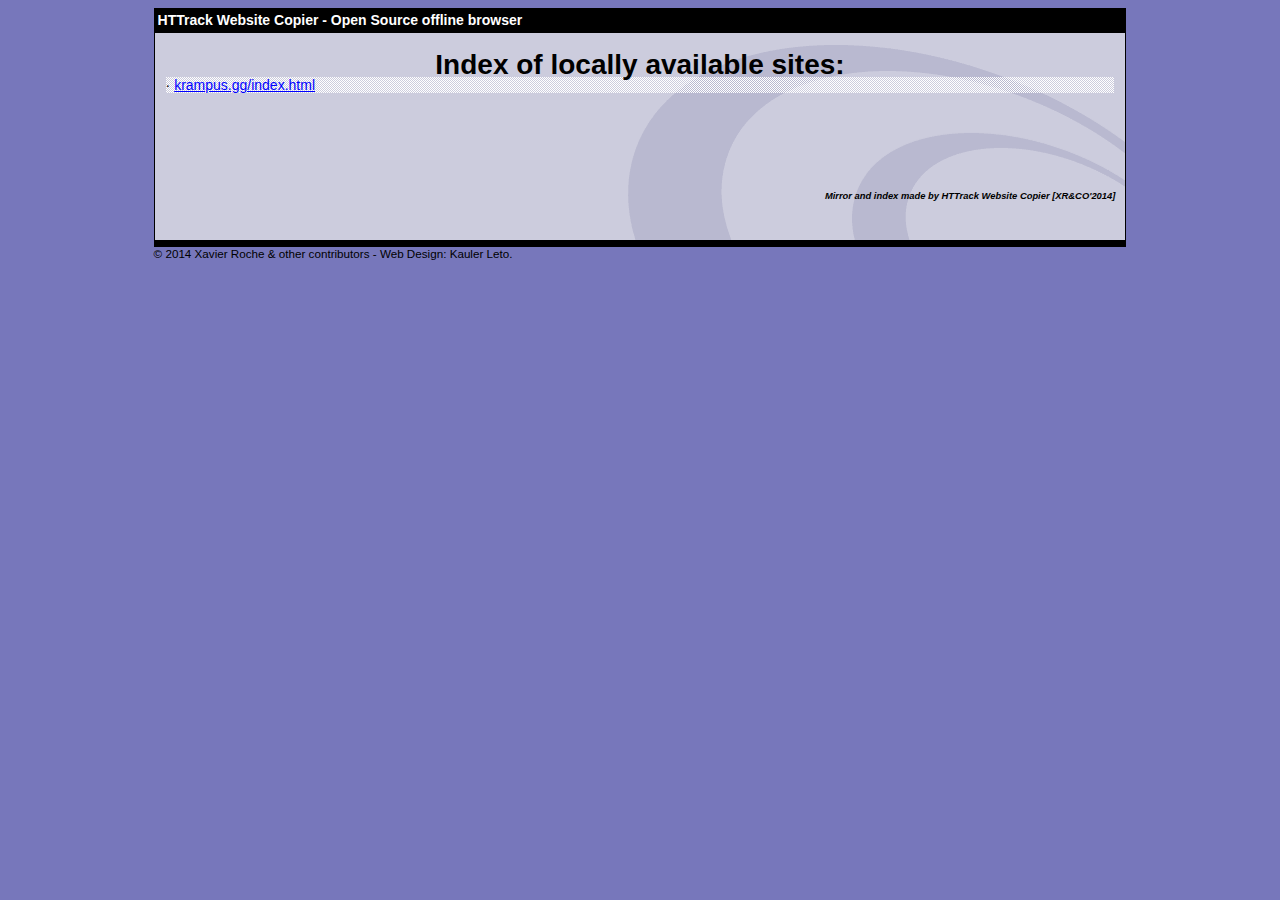
==== index.html @ ca2cba77 "Add files via upload" ====
<!-- Note: Template file not found, using internal one -->
<html xmlns="http://www.w3.org/1999/xhtml" lang="en">

<head>
	<meta http-equiv="Content-Type" content="text/html; charset=utf-8" />
	<meta name="description" content="HTTrack is an easy-to-use website mirror utility. It allows you to download a World Wide website from the Internet to a local directory,building recursively all structures, getting html, images, and other files from the server to your computer. Links are rebuiltrelatively so that you can freely browse to the local site (works with any browser). You can mirror several sites together so that you can jump from one toanother. You can, also, update an existing mirror site, or resume an interrupted download. The robot is fully configurable, with an integrated help" />
	<meta name="keywords" content="httrack, HTTRACK, HTTrack, winhttrack, WINHTTRACK, WinHTTrack, offline browser, web mirror utility, aspirateur web, surf offline, web capture, www mirror utility, browse offline, local  site builder, website mirroring, aspirateur www, internet grabber, capture de site web, internet tool, hors connexion, unix, dos, windows 95, windows 98, solaris, ibm580, AIX 4.0, HTS, HTGet, web aspirator, web aspirateur, libre, GPL, GNU, free software" />
	<title>Local index - HTTrack Website Copier</title>
  <!-- Mirror and index made by HTTrack Website Copier/3.49-2 [XR&CO'2014] -->
	<style type="text/css">
	<!--

body {
	margin: 0;  padding: 0;  margin-bottom: 15px;  margin-top: 8px;
	background: #77b;
}
body, td {
	font: 14px "Trebuchet MS", Verdana, Arial, Helvetica, sans-serif;
	}

#subTitle {
	background: #000;  color: #fff;  padding: 4px;  font-weight: bold; 
	}

#siteNavigation a, #siteNavigation .current {
	font-weight: bold;  color: #448;
	}
#siteNavigation a:link    { text-decoration: none; }
#siteNavigation a:visited { text-decoration: none; }

#siteNavigation .current { background-color: #ccd; }

#siteNavigation a:hover   { text-decoration: none;  background-color: #fff;  color: #000; }
#siteNavigation a:active  { text-decoration: none;  background-color: #ccc; }


a:link    { text-decoration: underline;  color: #00f; }
a:visited { text-decoration: underline;  color: #000; }
a:hover   { text-decoration: underline;  color: #c00; }
a:active  { text-decoration: underline; }

#pageContent {
	clear: both;
	border-bottom: 6px solid #000;
	padding: 10px;  padding-top: 20px;
	line-height: 1.65em;
 background-image: url(backblue.gif);
 background-repeat: no-repeat;
 background-position: top right;
	}

#pageContent, #siteNavigation {
	background-color: #ccd;
	}


.imgLeft  { float: left;   margin-right: 10px;  margin-bottom: 10px; }
.imgRight { float: right;  margin-left: 10px;   margin-bottom: 10px; }

hr { height: 1px;  color: #000;  background-color: #000;  margin-bottom: 15px; }

h1 { margin: 0;  font-weight: bold;  font-size: 2em; }
h2 { margin: 0;  font-weight: bold;  font-size: 1.6em; }
h3 { margin: 0;  font-weight: bold;  font-size: 1.3em; }
h4 { margin: 0;  font-weight: bold;  font-size: 1.18em; }

.blak { background-color: #000; }
.hide { display: none; }
.tableWidth { min-width: 400px; }

.tblRegular       { border-collapse: collapse; }
.tblRegular td    { padding: 6px;  background-image: url(fade.gif);  border: 2px solid #99c; }
.tblHeaderColor, .tblHeaderColor td { background: #99c; }
.tblNoBorder td   { border: 0; }


// -->
</style>

</head>

<table width="76%" border="0" align="center" cellspacing="0" cellpadding="3" class="tableWidth">
	<tr>
	<td id="subTitle">HTTrack Website Copier - Open Source offline browser</td>
	</tr>
</table>
<table width="76%" border="0" align="center" cellspacing="0" cellpadding="0" class="tableWidth">
<tr class="blak">
<td>
	<table width="100%" border="0" align="center" cellspacing="1" cellpadding="0">
	<tr>
	<td colspan="6"> 
		<table width="100%" border="0" align="center" cellspacing="0" cellpadding="10">
		<tr> 
		<td id="pageContent"> 
<!-- ==================== End prologue ==================== -->

<H1 ALIGN=Center>Index of locally available sites:</H1>
  <TABLE BORDER="0" WIDTH="100%" CELLSPACING="1" CELLPADDING="0">
<!-- Note: Template file not found, using internal one -->
		<TR>
			<TD BACKGROUND="fade.gif">
				&middot;
					<A HREF="krampus.gg/index.html">
						krampus.gg/index.html
					</A>		
			</TD>
		</TR>
<!-- Note: Template file not found, using internal one -->
	</TABLE>
	<BR>
	<BR>
	<BR>
  	<H6 ALIGN="RIGHT">
	<I>Mirror and index made by HTTrack Website Copier [XR&amp;CO'2014]</I>
	</H6>
	<!-- Mirror and index made by HTTrack Website Copier/3.49-2 [XR&CO'2014] -->
	<!-- Thanks for using HTTrack Website Copier! -->

<!-- ==================== Start epilogue ==================== -->
		</td>
		</tr>
		</table>
	</td>
	</tr>
	</table>
</td>
</tr>
</table>

<table width="76%" border="0" align="center" valign="bottom" cellspacing="0" cellpadding="0">
	<tr>
	<td id="footer"><small>&copy; 2014 Xavier Roche & other contributors - Web Design: Kauler Leto.</small></td>
	</tr>
</table>

</body>

</html>
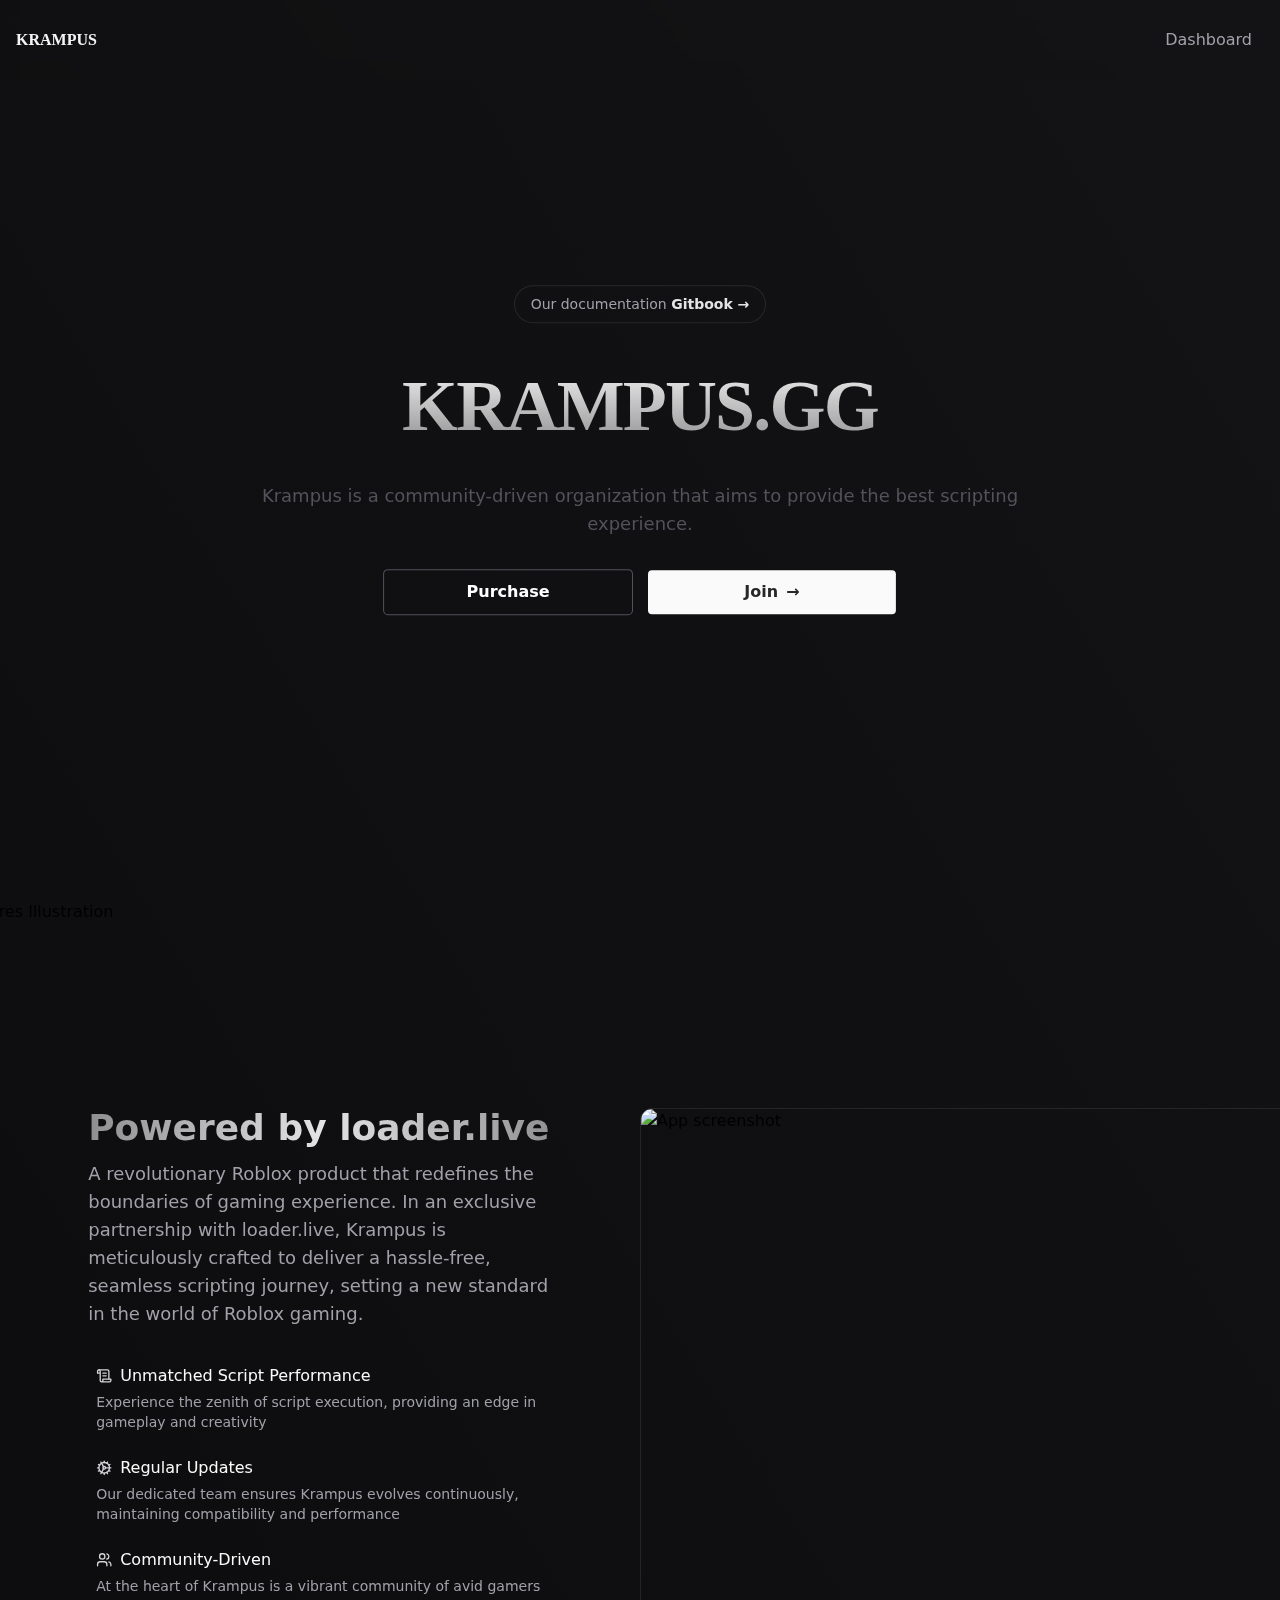
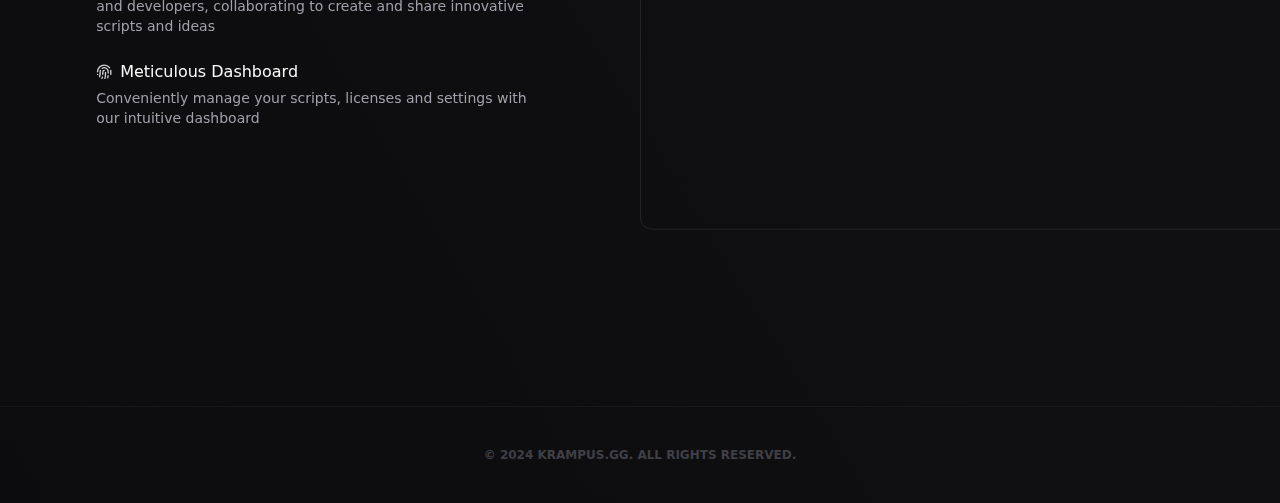
==== commit 60516944: "Add files via upload" ====
--- a/index.html
+++ b/index.html
@@ -1,141 +1,3 @@
-<!-- Note: Template file not found, using internal one -->
-<html xmlns="http://www.w3.org/1999/xhtml" lang="en">
-
-<head>
-	<meta http-equiv="Content-Type" content="text/html; charset=utf-8" />
-	<meta name="description" content="HTTrack is an easy-to-use website mirror utility. It allows you to download a World Wide website from the Internet to a local directory,building recursively all structures, getting html, images, and other files from the server to your computer. Links are rebuiltrelatively so that you can freely browse to the local site (works with any browser). You can mirror several sites together so that you can jump from one toanother. You can, also, update an existing mirror site, or resume an interrupted download. The robot is fully configurable, with an integrated help" />
-	<meta name="keywords" content="httrack, HTTRACK, HTTrack, winhttrack, WINHTTRACK, WinHTTrack, offline browser, web mirror utility, aspirateur web, surf offline, web capture, www mirror utility, browse offline, local  site builder, website mirroring, aspirateur www, internet grabber, capture de site web, internet tool, hors connexion, unix, dos, windows 95, windows 98, solaris, ibm580, AIX 4.0, HTS, HTGet, web aspirator, web aspirateur, libre, GPL, GNU, free software" />
-	<title>Local index - HTTrack Website Copier</title>
-  <!-- Mirror and index made by HTTrack Website Copier/3.49-2 [XR&CO'2014] -->
-	<style type="text/css">
-	<!--
-
-body {
-	margin: 0;  padding: 0;  margin-bottom: 15px;  margin-top: 8px;
-	background: #77b;
-}
-body, td {
-	font: 14px "Trebuchet MS", Verdana, Arial, Helvetica, sans-serif;
-	}
-
-#subTitle {
-	background: #000;  color: #fff;  padding: 4px;  font-weight: bold; 
-	}
-
-#siteNavigation a, #siteNavigation .current {
-	font-weight: bold;  color: #448;
-	}
-#siteNavigation a:link    { text-decoration: none; }
-#siteNavigation a:visited { text-decoration: none; }
-
-#siteNavigation .current { background-color: #ccd; }
-
-#siteNavigation a:hover   { text-decoration: none;  background-color: #fff;  color: #000; }
-#siteNavigation a:active  { text-decoration: none;  background-color: #ccc; }
-
-
-a:link    { text-decoration: underline;  color: #00f; }
-a:visited { text-decoration: underline;  color: #000; }
-a:hover   { text-decoration: underline;  color: #c00; }
-a:active  { text-decoration: underline; }
-
-#pageContent {
-	clear: both;
-	border-bottom: 6px solid #000;
-	padding: 10px;  padding-top: 20px;
-	line-height: 1.65em;
- background-image: url(backblue.gif);
- background-repeat: no-repeat;
- background-position: top right;
-	}
-
-#pageContent, #siteNavigation {
-	background-color: #ccd;
-	}
-
-
-.imgLeft  { float: left;   margin-right: 10px;  margin-bottom: 10px; }
-.imgRight { float: right;  margin-left: 10px;   margin-bottom: 10px; }
-
-hr { height: 1px;  color: #000;  background-color: #000;  margin-bottom: 15px; }
-
-h1 { margin: 0;  font-weight: bold;  font-size: 2em; }
-h2 { margin: 0;  font-weight: bold;  font-size: 1.6em; }
-h3 { margin: 0;  font-weight: bold;  font-size: 1.3em; }
-h4 { margin: 0;  font-weight: bold;  font-size: 1.18em; }
-
-.blak { background-color: #000; }
-.hide { display: none; }
-.tableWidth { min-width: 400px; }
-
-.tblRegular       { border-collapse: collapse; }
-.tblRegular td    { padding: 6px;  background-image: url(fade.gif);  border: 2px solid #99c; }
-.tblHeaderColor, .tblHeaderColor td { background: #99c; }
-.tblNoBorder td   { border: 0; }
-
-
-// -->
-</style>
-
-</head>
-
-<table width="76%" border="0" align="center" cellspacing="0" cellpadding="3" class="tableWidth">
-	<tr>
-	<td id="subTitle">HTTrack Website Copier - Open Source offline browser</td>
-	</tr>
-</table>
-<table width="76%" border="0" align="center" cellspacing="0" cellpadding="0" class="tableWidth">
-<tr class="blak">
-<td>
-	<table width="100%" border="0" align="center" cellspacing="1" cellpadding="0">
-	<tr>
-	<td colspan="6"> 
-		<table width="100%" border="0" align="center" cellspacing="0" cellpadding="10">
-		<tr> 
-		<td id="pageContent"> 
-<!-- ==================== End prologue ==================== -->
-
-<H1 ALIGN=Center>Index of locally available sites:</H1>
-  <TABLE BORDER="0" WIDTH="100%" CELLSPACING="1" CELLPADDING="0">
-<!-- Note: Template file not found, using internal one -->
-		<TR>
-			<TD BACKGROUND="fade.gif">
-				&middot;
-					<A HREF="krampus.gg/index.html">
-						krampus.gg/index.html
-					</A>		
-			</TD>
-		</TR>
-<!-- Note: Template file not found, using internal one -->
-	</TABLE>
-	<BR>
-	<BR>
-	<BR>
-  	<H6 ALIGN="RIGHT">
-	<I>Mirror and index made by HTTrack Website Copier [XR&amp;CO'2014]</I>
-	</H6>
-	<!-- Mirror and index made by HTTrack Website Copier/3.49-2 [XR&CO'2014] -->
-	<!-- Thanks for using HTTrack Website Copier! -->
-
-<!-- ==================== Start epilogue ==================== -->
-		</td>
-		</tr>
-		</table>
-	</td>
-	</tr>
-	</table>
-</td>
-</tr>
-</table>
-
-<table width="76%" border="0" align="center" valign="bottom" cellspacing="0" cellpadding="0">
-	<tr>
-	<td id="footer"><small>&copy; 2014 Xavier Roche & other contributors - Web Design: Kauler Leto.</small></td>
-	</tr>
-</table>
-
-</body>
-
-</html>
-
-
+<!DOCTYPE html>
+
+<html class="__variable_aaf875" lang="en"><head><meta charset="utf-8"/><meta content="width=device-width, initial-scale=1" name="viewport"/><link as="font" crossorigin="" href="/_next/static/media/c9a5bc6a7c948fb0-s.p.woff2" rel="preload" type="font/woff2"/><link as="font" crossorigin="" href="/_next/static/media/e389320ccbd02cc9-s.p.woff2" rel="preload" type="font/woff2"/><link crossorigin="" data-precedence="next" href="../css/40e6cee5b15615c2.css" rel="stylesheet"/><link crossorigin="" data-precedence="next" href="../css/54a80bb7c2c4c808.css" rel="stylesheet"/><link as="script" crossorigin="" fetchpriority="low" href="/_next/static/chunks/webpack-5f06581a98fd92bb.js" rel="preload"/><script async="" crossorigin="" src="../js/fd9d1056-17be6113a2ba6112.js"></script><script async="" crossorigin="" src="../js/69-6fff13902457906f.js"></script><script async="" crossorigin="" src="../js/main-app-f5c8d25c8479457f.js"></script><script async="" src="../js/792-0c65df9c6608e7a4.js"></script><script async="" src="../js/416-c8b06a0257014358.js"></script><script async="" src="../js/page-65c4ac2dac8aad2f.js"></script><script async="" src="../js/layout-d1717384f7430598.js"></script><meta name="next-size-adjust"/><script crossorigin="" nomodule="" src="../js/polyfills-c67a75d1b6f99dc8.js"></script></head><body class="relative min-h-screen bg-black bg-gradient-to-tr from-zinc-900/50 to-zinc-700/30"><header class="top-0 z-30 w-full px-4 sm:fixed backdrop-blur bh-zinc-900/50"><div class="container mx-auto"><div class="flex flex-col items-center justify-between gap-2 pt-6 sm:h-20 sm:flex-row sm:pt-0"><a class="__className_51bc1e" href=".html"><h1 class="text-2x1 font-semibold duration-150 text-zinc-100 gover:text-white">KRAMPUS</h1></a><nav class="flex items-center grow"><ul class="flex flex-wrap items-center justify-end gap-4 grow"><li class=""><a class="flex items-center px-3 py-2 duration-150 text-sm sm:text-base hover:text-zinc-50 text-zinc-400" href="index.html" rel="noopener noreferrer" target="_blank">Dashboard</a></li></ul></nav></div></div></header><main class="min-h-[80vh] antialiased"><div class="flex flex-col gap-8 pb-8 md:gap-16 md:pb-16 xl:pb-24"><div class="KramusWrapper" style="opacity:0;transform:scale(0.95) translateZ(0)"><div class="flex flex-col items-center justify-center max-w-3xl px-8 mx-auto mt-8 sm:min-h-screen sm:mt-0 sm:px-0"><div class="mb-8 flex justify-center"><a class="text-zinc-400 relative overflow-hidden rounded-full py-1.5 px-4 text-sm leading-6 ring-1 ring-zinc-100/10 hover:ring-zinc-100/30 duration-150" href="loader.live-ro-exec-documentation.html">Our documentation  <span class="font-semibold text-zinc-200">Gitbook <span aria-hidden="true">→</span></span></a></div><div><h1 class="__className_51bc1e krampusHeading py-4 text-3xl md:text-5xl lg:text-7xl font-bold tracking-tight text-center text-transparent bg-gradient-to-t bg-clip-text from-zinc-100/50 to-white">KRAMPUS.GG</h1><p class="mt-6 text-sm md:text-base lg:text-lg leading-5 font-medium text-zinc-600 text-center">Krampus is a community-driven organization that aims to provide the best scripting experience.</p><div class="flex flex-col justify-center gap-4 mx-auto mt-8 sm:flex-row sm:max-w-lg"><a class="sm:w-1/2 sm:text-center inline-block space-x-2 rounded px-4 py-1.5 md:py-2 text-base font-semibold leading-7 text-white ring-1 ring-zinc-600 hover:bg-white hover:text-zinc-900 duration-150 hover:ring-white hover:drop-shadow-cta" href="index.html">Purchase</a><a class="sm:w-1/2 sm:text-center inline-block transition-all space-x-2 rounded px-4 py-1.5 md:py-2 text-base font-semibold leading-7 text-zinc-800 bg-zinc-50 ring-1 ring-transparent hover:text-zinc-100 hover:ring-zinc-600/80 hover:bg-zinc-900/20 duration-150 hover:drop-shadow-cta" href="krampus.html"><span>Join</span><span aria-hidden="true">→</span></a></div></div></div><section><div class="relative max-w-6xl px-4 mx-auto sm:px-6"><div aria-hidden="true" class="absolute inset-0 -z-10 -mx-28 rounded-t-[3rem] pointer-events-none overflow-hidden"><div class="absolute top-0 left-1/2 -translate-x-1/2 -z-10"><img alt="Features Illustration" class="max-w-none" data-nimg="1" decoding="async" height="658" loading="lazy" src="../images/glow-top.87feda76.svg" style="color:transparent" width="1404"/></div></div><div class="pt-16 pb-12 md:pt-52 md:pb-20"><div><div class="flex flex-col max-w-xl mx-auto md:max-w-none md:flex-row md:space-x-8 lg:space-x-16 xl:space-x-20 space-y-8 space-y-reverse md:space-y-0"><div class="order-1 md:w-7/12 lg:w-1/2 md:order-none max-md:text-center" data-aos="fade-down"><h3 class="pb-3 text-4xl font-bold text-transparent bg-clip-text bg-gradient-to-r from-zinc-200/60 via-zinc-200 to-zinc-200/60">Powered by loader.live</h3><p class="mb-8 text-lg text-zinc-400">A revolutionary Roblox product that redefines the boundaries of gaming experience. In an exclusive partnership with loader.live, Krampus is meticulously crafted to deliver a hassle-free, seamless scripting journey, setting a new standard in the world of Roblox gaming.</p><dl class="max-w-xl grid grid-cols-1 gap-4 lg:max-w-none"><div class="px-2 py-1 rounded group hover:bg-zinc-100 duration-500"><div class="flex items-center mb-1 space-x-2"><svg class="lucide lucide-scroll-text w-4 h-4 shrink-0 text-zinc-300 group-hover:text-zinc-950 duration-500" fill="none" height="24" stroke="currentColor" stroke-linecap="round" stroke-linejoin="round" stroke-width="2" viewbox="0 0 24 24" width="24" xmlns="http://www.w3.org/2000/svg"><path d="M8 21h12a2 2 0 0 0 2-2v-2H10v2a2 2 0 1 1-4 0V5a2 2 0 1 0-4 0v3h4"></path><path d="M19 17V5a2 2 0 0 0-2-2H4"></path><path d="M15 8h-5"></path><path d="M15 12h-5"></path></svg><h4 class="font-medium text-zinc-50 group-hover:text-zinc-950 duration-500">Unmatched Script Performance</h4></div><p class="text-sm text-left text-zinc-400 group-hover:text-zinc-950 duration-500">Experience the zenith of script execution, providing an edge in gameplay and creativity</p></div><div class="px-2 py-1 rounded group hover:bg-zinc-100 duration-500"><div class="flex items-center mb-1 space-x-2"><svg class="lucide lucide-cog w-4 h-4 shrink-0 text-zinc-300 group-hover:text-zinc-950 duration-500" fill="none" height="24" stroke="currentColor" stroke-linecap="round" stroke-linejoin="round" stroke-width="2" viewbox="0 0 24 24" width="24" xmlns="http://www.w3.org/2000/svg"><path d="M12 20a8 8 0 1 0 0-16 8 8 0 0 0 0 16Z"></path><path d="M12 14a2 2 0 1 0 0-4 2 2 0 0 0 0 4Z"></path><path d="M12 2v2"></path><path d="M12 22v-2"></path><path d="m17 20.66-1-1.73"></path><path d="M11 10.27 7 3.34"></path><path d="m20.66 17-1.73-1"></path><path d="m3.34 7 1.73 1"></path><path d="M14 12h8"></path><path d="M2 12h2"></path><path d="m20.66 7-1.73 1"></path><path d="m3.34 17 1.73-1"></path><path d="m17 3.34-1 1.73"></path><path d="m11 13.73-4 6.93"></path></svg><h4 class="font-medium text-zinc-50 group-hover:text-zinc-950 duration-500">Regular Updates</h4></div><p class="text-sm text-left text-zinc-400 group-hover:text-zinc-950 duration-500">Our dedicated team ensures Krampus evolves continuously, maintaining compatibility and performance</p></div><div class="px-2 py-1 rounded group hover:bg-zinc-100 duration-500"><div class="flex items-center mb-1 space-x-2"><svg class="lucide lucide-users w-4 h-4 shrink-0 text-zinc-300 group-hover:text-zinc-950 duration-500" fill="none" height="24" stroke="currentColor" stroke-linecap="round" stroke-linejoin="round" stroke-width="2" viewbox="0 0 24 24" width="24" xmlns="http://www.w3.org/2000/svg"><path d="M16 21v-2a4 4 0 0 0-4-4H6a4 4 0 0 0-4 4v2"></path><circle cx="9" cy="7" r="4"></circle><path d="M22 21v-2a4 4 0 0 0-3-3.87"></path><path d="M16 3.13a4 4 0 0 1 0 7.75"></path></svg><h4 class="font-medium text-zinc-50 group-hover:text-zinc-950 duration-500">Community-Driven</h4></div><p class="text-sm text-left text-zinc-400 group-hover:text-zinc-950 duration-500">At the heart of Krampus is a vibrant community of avid gamers and developers, collaborating to create and share innovative scripts and ideas</p></div><div class="px-2 py-1 rounded group hover:bg-zinc-100 duration-500"><div class="flex items-center mb-1 space-x-2"><svg class="lucide lucide-fingerprint w-4 h-4 shrink-0 text-zinc-300 group-hover:text-zinc-950 duration-500" fill="none" height="24" stroke="currentColor" stroke-linecap="round" stroke-linejoin="round" stroke-width="2" viewbox="0 0 24 24" width="24" xmlns="http://www.w3.org/2000/svg"><path d="M2 12C2 6.5 6.5 2 12 2a10 10 0 0 1 8 4"></path><path d="M5 19.5C5.5 18 6 15 6 12c0-.7.12-1.37.34-2"></path><path d="M17.29 21.02c.12-.6.43-2.3.5-3.02"></path><path d="M12 10a2 2 0 0 0-2 2c0 1.02-.1 2.51-.26 4"></path><path d="M8.65 22c.21-.66.45-1.32.57-2"></path><path d="M14 13.12c0 2.38 0 6.38-1 8.88"></path><path d="M2 16h.01"></path><path d="M21.8 16c.2-2 .131-5.354 0-6"></path><path d="M9 6.8a6 6 0 0 1 9 5.2c0 .47 0 1.17-.02 2"></path></svg><h4 class="font-medium text-zinc-50 group-hover:text-zinc-950 duration-500">Meticulous Dashboard</h4></div><p class="text-sm text-left text-zinc-400 group-hover:text-zinc-950 duration-500">Conveniently manage your scripts, licenses and settings with our intuitive dashboard</p></div></dl></div><div class="flex max-w-2xl mx-auto mt-16 md:w-5/12 lg:w-1/2 sm:mt-24 lg:ml-10 lg:mr-0 lg:mt-0 lg:max-w-none lg:flex-none xl:ml-32"><div class="z-10 flex-none max-w-3xl sm:max-w-5xl lg:max-w-none"><img alt="App screenshot" class="w-[76rem] z-10 rounded-xl border border-white/10" data-nimg="1" decoding="async" height="1442" loading="lazy" src="../images/image" srcset="" style="color:transparent" width="2432"/></div></div></div></div></div></div></section></div></div></main><footer class="bottom-0 border-t inset-2x-0 border-zinc-500/10"><div class="flex flex-col gap-1 px-6 py-10 mx-auto text-xs font-semibold text-center text-zinc-700 max-w-7xl lg:px-8"><p>© 2024 KRAMPUS.GG. ALL RIGHTS RESERVED.</p></div></footer><script async="" crossorigin="" src="../js/webpack-5f06581a98fd92bb.js"></script><script>(self.__next_f=self.__next_f||[]).push([0]);self.__next_f.push([2,null])</script><script>self.__next_f.push([1,"1:HL[\"/_next/static/media/c9a5bc6a7c948fb0-s.p.woff2\",\"font\",{\"crossOrigin\":\"\",\"type\":\"font/woff2\"}]\n2:HL[\"/_next/static/media/e389320ccbd02cc9-s.p.woff2\",\"font\",{\"crossOrigin\":\"\",\"type\":\"font/woff2\"}]\n3:HL[\"/_next/static/css/40e6cee5b15615c2.css\",\"style\",{\"crossOrigin\":\"\"}]\n0:\"$L4\"\n"])</script><script>self.__next_f.push([1,"5:HL[\"/_next/static/css/54a80bb7c2c4c808.css\",\"style\",{\"crossOrigin\":\"\"}]\n"])</script><script>self.__next_f.push([1,"6:I[7690,[],\"\"]\n8:I[7831,[],\"\"]\n9:I[6408,[\"792\",\"static/chunks/792-0c65df9c6608e7a4.js\",\"416\",\"static/chunks/416-c8b06a0257014358.js\",\"931\",\"static/chunks/app/page-65c4ac2dac8aad2f.js\"],\"\"]\na:I[5554,[\"792\",\"static/chunks/792-0c65df9c6608e7a4.js\",\"185\",\"static/chunks/app/layout-d1717384f7430598.js\"],\"Header\"]\nb:I[5613,[],\"\"]\nc:I[1778,[],\"\"]\ne:I[8955,[],\"\"]\nf:[]\n"])</script><script>self.__next_f.push([1,"4:[[[\"$\",\"link\",\"0\",{\"rel\":\"stylesheet\",\"href\":\"/_next/static/css/40e6cee5b15615c2.css\",\"precedence\":\"next\",\"crossOrigin\":\"\"}]],[\"$\",\"$L6\",null,{\"buildId\":\"na4K7jVoZnUYdL2M4VvkV\",\"assetPrefix\":\"\",\"initialCanonicalUrl\":\"/\",\"initialTree\":[\"\",{\"children\":[\"__PAGE__\",{}]},\"$undefined\",\"$undefined\",true],\"initialSeedData\":[\"\",{\"children\":[\"__PAGE__\",{},[\"$L7\",[\"$\",\"$L8\",null,{\"propsForComponent\":{\"params\":{}},\"Component\":\"$9\",\"isStaticGeneration\":true}],null]]},[null,[\"$\",\"html\",null,{\"lang\":\"en\",\"className\":\"__variable_aaf875\",\"children\":[[\"$\",\"head\",null,{}],[\"$\",\"body\",null,{\"className\":\"relative min-h-screen bg-black bg-gradient-to-tr from-zinc-900/50 to-zinc-700/30\",\"children\":[[\"$\",\"$La\",null,{}],[\"$\",\"main\",null,{\"className\":\"min-h-[80vh] antialiased\",\"children\":[\"$\",\"$Lb\",null,{\"parallelRouterKey\":\"children\",\"segmentPath\":[\"children\"],\"loading\":\"$undefined\",\"loadingStyles\":\"$undefined\",\"loadingScripts\":\"$undefined\",\"hasLoading\":false,\"error\":\"$undefined\",\"errorStyles\":\"$undefined\",\"errorScripts\":\"$undefined\",\"template\":[\"$\",\"$Lc\",null,{}],\"templateStyles\":\"$undefined\",\"templateScripts\":\"$undefined\",\"notFound\":[[\"$\",\"title\",null,{\"children\":\"404: This page could not be found.\"}],[\"$\",\"div\",null,{\"style\":{\"fontFamily\":\"system-ui,\\\"Segoe UI\\\",Roboto,Helvetica,Arial,sans-serif,\\\"Apple Color Emoji\\\",\\\"Segoe UI Emoji\\\"\",\"height\":\"100vh\",\"textAlign\":\"center\",\"display\":\"flex\",\"flexDirection\":\"column\",\"alignItems\":\"center\",\"justifyContent\":\"center\"},\"children\":[\"$\",\"div\",null,{\"children\":[[\"$\",\"style\",null,{\"dangerouslySetInnerHTML\":{\"__html\":\"body{color:#000;background:#fff;margin:0}.next-error-h1{border-right:1px solid rgba(0,0,0,.3)}@media (prefers-color-scheme:dark){body{color:#fff;background:#000}.next-error-h1{border-right:1px solid rgba(255,255,255,.3)}}\"}}],[\"$\",\"h1\",null,{\"className\":\"next-error-h1\",\"style\":{\"display\":\"inline-block\",\"margin\":\"0 20px 0 0\",\"padding\":\"0 23px 0 0\",\"fontSize\":24,\"fontWeight\":500,\"verticalAlign\":\"top\",\"lineHeight\":\"49px\"},\"children\":\"404\"}],[\"$\",\"div\",null,{\"style\":{\"display\":\"inline-block\"},\"children\":[\"$\",\"h2\",null,{\"style\":{\"fontSize\":14,\"fontWeight\":400,\"lineHeight\":\"49px\",\"margin\":0},\"children\":\"This page could not be found.\"}]}]]}]}]],\"notFoundStyles\":[],\"styles\":[[\"$\",\"link\",\"0\",{\"rel\":\"stylesheet\",\"href\":\"/_next/static/css/54a80bb7c2c4c808.css\",\"precedence\":\"next\",\"crossOrigin\":\"\"}]]}]}],[\"$\",\"footer\",null,{\"className\":\"bottom-0 border-t inset-2x-0 border-zinc-500/10\",\"children\":[\"$\",\"div\",null,{\"className\":\"flex flex-col gap-1 px-6 py-10 mx-auto text-xs font-semibold text-center text-zinc-700 max-w-7xl lg:px-8\",\"children\":[\"$\",\"p\",null,{\"children\":\"© 2024 KRAMPUS.GG. ALL RIGHTS RESERVED.\"}]}]}]]}]]}],null]],\"initialHead\":[false,\"$Ld\"],\"globalErrorComponent\":\"$e\",\"missingSlots\":\"$Wf\"}]]\n"])</script><script>self.__next_f.push([1,"d:[[\"$\",\"meta\",\"0\",{\"name\":\"viewport\",\"content\":\"width=device-width, initial-scale=1\"}],[\"$\",\"meta\",\"1\",{\"charSet\":\"utf-8\"}],[\"$\",\"meta\",\"2\",{\"name\":\"next-size-adjust\"}]]\n7:null\n"])</script><script>self.__next_f.push([1,""])</script></body></html>--- a/css/40e6cee5b15615c2.css
+++ b/css/40e6cee5b15615c2.css
@@ -0,0 +1,3 @@
+/*
+! tailwindcss v3.4.1 | MIT License | https://tailwindcss.com
+*/*,:after,:before{box-sizing:border-box;border:0 solid #e5e7eb}:after,:before{--tw-content:""}:host,html{line-height:1.5;-webkit-text-size-adjust:100%;-moz-tab-size:4;-o-tab-size:4;tab-size:4;font-family:ui-sans-serif,system-ui,sans-serif,Apple Color Emoji,Segoe UI Emoji,Segoe UI Symbol,Noto Color Emoji;font-feature-settings:normal;font-variation-settings:normal;-webkit-tap-highlight-color:transparent}body{margin:0;line-height:inherit}hr{height:0;color:inherit;border-top-width:1px}abbr:where([title]){-webkit-text-decoration:underline dotted;text-decoration:underline dotted}h1,h2,h3,h4,h5,h6{font-size:inherit;font-weight:inherit}a{color:inherit;text-decoration:inherit}b,strong{font-weight:bolder}code,kbd,pre,samp{font-family:ui-monospace,SFMono-Regular,Menlo,Monaco,Consolas,Liberation Mono,Courier New,monospace;font-feature-settings:normal;font-variation-settings:normal;font-size:1em}small{font-size:80%}sub,sup{font-size:75%;line-height:0;position:relative;vertical-align:baseline}sub{bottom:-.25em}sup{top:-.5em}table{text-indent:0;border-color:inherit;border-collapse:collapse}button,input,optgroup,select,textarea{font-family:inherit;font-feature-settings:inherit;font-variation-settings:inherit;font-size:100%;font-weight:inherit;line-height:inherit;color:inherit;margin:0;padding:0}button,select{text-transform:none}[type=button],[type=reset],[type=submit],button{-webkit-appearance:button;background-color:transparent;background-image:none}:-moz-focusring{outline:auto}:-moz-ui-invalid{box-shadow:none}progress{vertical-align:baseline}::-webkit-inner-spin-button,::-webkit-outer-spin-button{height:auto}[type=search]{-webkit-appearance:textfield;outline-offset:-2px}::-webkit-search-decoration{-webkit-appearance:none}::-webkit-file-upload-button{-webkit-appearance:button;font:inherit}summary{display:list-item}blockquote,dd,dl,figure,h1,h2,h3,h4,h5,h6,hr,p,pre{margin:0}fieldset{margin:0}fieldset,legend{padding:0}menu,ol,ul{list-style:none;margin:0;padding:0}dialog{padding:0}textarea{resize:vertical}input::-moz-placeholder,textarea::-moz-placeholder{opacity:1;color:#9ca3af}input::placeholder,textarea::placeholder{opacity:1;color:#9ca3af}[role=button],button{cursor:pointer}:disabled{cursor:default}audio,canvas,embed,iframe,img,object,svg,video{display:block;vertical-align:middle}img,video{max-width:100%;height:auto}[hidden]{display:none}*,:after,:before{--tw-border-spacing-x:0;--tw-border-spacing-y:0;--tw-translate-x:0;--tw-translate-y:0;--tw-rotate:0;--tw-skew-x:0;--tw-skew-y:0;--tw-scale-x:1;--tw-scale-y:1;--tw-pan-x: ;--tw-pan-y: ;--tw-pinch-zoom: ;--tw-scroll-snap-strictness:proximity;--tw-gradient-from-position: ;--tw-gradient-via-position: ;--tw-gradient-to-position: ;--tw-ordinal: ;--tw-slashed-zero: ;--tw-numeric-figure: ;--tw-numeric-spacing: ;--tw-numeric-fraction: ;--tw-ring-inset: ;--tw-ring-offset-width:0px;--tw-ring-offset-color:#fff;--tw-ring-color:rgba(59,130,246,.5);--tw-ring-offset-shadow:0 0 #0000;--tw-ring-shadow:0 0 #0000;--tw-shadow:0 0 #0000;--tw-shadow-colored:0 0 #0000;--tw-blur: ;--tw-brightness: ;--tw-contrast: ;--tw-grayscale: ;--tw-hue-rotate: ;--tw-invert: ;--tw-saturate: ;--tw-sepia: ;--tw-drop-shadow: ;--tw-backdrop-blur: ;--tw-backdrop-brightness: ;--tw-backdrop-contrast: ;--tw-backdrop-grayscale: ;--tw-backdrop-hue-rotate: ;--tw-backdrop-invert: ;--tw-backdrop-opacity: ;--tw-backdrop-saturate: ;--tw-backdrop-sepia: }::backdrop{--tw-border-spacing-x:0;--tw-border-spacing-y:0;--tw-translate-x:0;--tw-translate-y:0;--tw-rotate:0;--tw-skew-x:0;--tw-skew-y:0;--tw-scale-x:1;--tw-scale-y:1;--tw-pan-x: ;--tw-pan-y: ;--tw-pinch-zoom: ;--tw-scroll-snap-strictness:proximity;--tw-gradient-from-position: ;--tw-gradient-via-position: ;--tw-gradient-to-position: ;--tw-ordinal: ;--tw-slashed-zero: ;--tw-numeric-figure: ;--tw-numeric-spacing: ;--tw-numeric-fraction: ;--tw-ring-inset: ;--tw-ring-offset-width:0px;--tw-ring-offset-color:#fff;--tw-ring-color:rgba(59,130,246,.5);--tw-ring-offset-shadow:0 0 #0000;--tw-ring-shadow:0 0 #0000;--tw-shadow:0 0 #0000;--tw-shadow-colored:0 0 #0000;--tw-blur: ;--tw-brightness: ;--tw-contrast: ;--tw-grayscale: ;--tw-hue-rotate: ;--tw-invert: ;--tw-saturate: ;--tw-sepia: ;--tw-drop-shadow: ;--tw-backdrop-blur: ;--tw-backdrop-brightness: ;--tw-backdrop-contrast: ;--tw-backdrop-grayscale: ;--tw-backdrop-hue-rotate: ;--tw-backdrop-invert: ;--tw-backdrop-opacity: ;--tw-backdrop-saturate: ;--tw-backdrop-sepia: }.container{width:100%}@media (min-width:640px){.container{max-width:640px}}@media (min-width:768px){.container{max-width:768px}}@media (min-width:1024px){.container{max-width:1024px}}@media (min-width:1280px){.container{max-width:1280px}}@media (min-width:1536px){.container{max-width:1536px}}.pointer-events-none{pointer-events:none}.absolute{position:absolute}.relative{position:relative}.inset-0{inset:0}.bottom-0{bottom:0}.left-1\/2{left:50%}.top-0{top:0}.-z-10{z-index:-10}.z-10{z-index:10}.z-30{z-index:30}.order-1{order:1}.-mx-28{margin-left:-7rem;margin-right:-7rem}.mx-auto{margin-left:auto;margin-right:auto}.my-8{margin-top:2rem;margin-bottom:2rem}.mb-1{margin-bottom:.25rem}.mb-8{margin-bottom:2rem}.mt-16{margin-top:4rem}.mt-6{margin-top:1.5rem}.mt-8{margin-top:2rem}.inline-block{display:inline-block}.flex{display:flex}.grid{display:grid}.h-4{height:1rem}.min-h-\[80vh\]{min-height:80vh}.min-h-screen{min-height:100vh}.w-4{width:1rem}.w-\[76rem\]{width:76rem}.w-full{width:100%}.max-w-2xl{max-width:42rem}.max-w-3xl{max-width:48rem}.max-w-6xl{max-width:72rem}.max-w-7xl{max-width:80rem}.max-w-none{max-width:none}.max-w-xl{max-width:36rem}.flex-none{flex:none}.shrink-0{flex-shrink:0}.grow{flex-grow:1}.-translate-x-1\/2{--tw-translate-x:-50%;transform:translate(var(--tw-translate-x),var(--tw-translate-y)) rotate(var(--tw-rotate)) skewX(var(--tw-skew-x)) skewY(var(--tw-skew-y)) scaleX(var(--tw-scale-x)) scaleY(var(--tw-scale-y))}.grid-cols-1{grid-template-columns:repeat(1,minmax(0,1fr))}.flex-col{flex-direction:column}.flex-wrap{flex-wrap:wrap}.items-center{align-items:center}.justify-end{justify-content:flex-end}.justify-center{justify-content:center}.justify-between{justify-content:space-between}.gap-1{gap:.25rem}.gap-2{gap:.5rem}.gap-4{gap:1rem}.gap-8{gap:2rem}.space-x-2>:not([hidden])~:not([hidden]){--tw-space-x-reverse:0;margin-right:calc(.5rem * var(--tw-space-x-reverse));margin-left:calc(.5rem * calc(1 - var(--tw-space-x-reverse)))}.space-y-8>:not([hidden])~:not([hidden]){--tw-space-y-reverse:0;margin-top:calc(2rem * calc(1 - var(--tw-space-y-reverse)));margin-bottom:calc(2rem * var(--tw-space-y-reverse))}.space-y-reverse>:not([hidden])~:not([hidden]){--tw-space-y-reverse:1}.overflow-hidden{overflow:hidden}.rounded{border-radius:.25rem}.rounded-full{border-radius:9999px}.rounded-xl{border-radius:.75rem}.rounded-t-\[3rem\]{border-top-left-radius:3rem;border-top-right-radius:3rem}.border{border-width:1px}.border-t{border-top-width:1px}.border-red-500\/50{border-color:rgba(239,68,68,.5)}.border-white\/10{border-color:hsla(0,0%,100%,.1)}.border-zinc-500\/10{border-color:hsla(240,4%,46%,.1)}.bg-black{--tw-bg-opacity:1;background-color:rgb(0 0 0/var(--tw-bg-opacity))}.bg-red-500\/10{background-color:rgba(239,68,68,.1)}.bg-zinc-50{--tw-bg-opacity:1;background-color:rgb(250 250 250/var(--tw-bg-opacity))}.bg-gradient-to-r{background-image:linear-gradient(to right,var(--tw-gradient-stops))}.bg-gradient-to-t{background-image:linear-gradient(to top,var(--tw-gradient-stops))}.bg-gradient-to-tr{background-image:linear-gradient(to top right,var(--tw-gradient-stops))}.from-zinc-100\/50{--tw-gradient-from:hsla(240,5%,96%,.5) var(--tw-gradient-from-position);--tw-gradient-to:hsla(240,5%,96%,0) var(--tw-gradient-to-position);--tw-gradient-stops:var(--tw-gradient-from),var(--tw-gradient-to)}.from-zinc-100\/60{--tw-gradient-from:hsla(240,5%,96%,.6) var(--tw-gradient-from-position);--tw-gradient-to:hsla(240,5%,96%,0) var(--tw-gradient-to-position);--tw-gradient-stops:var(--tw-gradient-from),var(--tw-gradient-to)}.from-zinc-200\/60{--tw-gradient-from:hsla(240,6%,90%,.6) var(--tw-gradient-from-position);--tw-gradient-to:hsla(240,6%,90%,0) var(--tw-gradient-to-position);--tw-gradient-stops:var(--tw-gradient-from),var(--tw-gradient-to)}.from-zinc-900\/50{--tw-gradient-from:rgba(24,24,27,.5) var(--tw-gradient-from-position);--tw-gradient-to:rgba(24,24,27,0) var(--tw-gradient-to-position);--tw-gradient-stops:var(--tw-gradient-from),var(--tw-gradient-to)}.via-zinc-200{--tw-gradient-to:hsla(240,6%,90%,0) var(--tw-gradient-to-position);--tw-gradient-stops:var(--tw-gradient-from),#e4e4e7 var(--tw-gradient-via-position),var(--tw-gradient-to)}.to-white{--tw-gradient-to:#fff var(--tw-gradient-to-position)}.to-zinc-200\/60{--tw-gradient-to:hsla(240,6%,90%,.6) var(--tw-gradient-to-position)}.to-zinc-700\/30{--tw-gradient-to:rgba(63,63,70,.3) var(--tw-gradient-to-position)}.bg-clip-text{-webkit-background-clip:text;background-clip:text}.px-2{padding-left:.5rem;padding-right:.5rem}.px-3{padding-left:.75rem;padding-right:.75rem}.px-4{padding-left:1rem;padding-right:1rem}.px-6{padding-left:1.5rem;padding-right:1.5rem}.px-8{padding-left:2rem;padding-right:2rem}.py-1{padding-top:.25rem;padding-bottom:.25rem}.py-1\.5{padding-top:.375rem;padding-bottom:.375rem}.py-10{padding-top:2.5rem;padding-bottom:2.5rem}.py-2{padding-top:.5rem;padding-bottom:.5rem}.py-4{padding-top:1rem;padding-bottom:1rem}.pb-12{padding-bottom:3rem}.pb-3{padding-bottom:.75rem}.pb-8{padding-bottom:2rem}.pt-16{padding-top:4rem}.pt-6{padding-top:1.5rem}.text-left{text-align:left}.text-center{text-align:center}.text-3xl{font-size:1.875rem;line-height:2.25rem}.text-4xl{font-size:2.25rem;line-height:2.5rem}.text-5xl{font-size:3rem;line-height:1}.text-base{font-size:1rem;line-height:1.5rem}.text-lg{font-size:1.125rem;line-height:1.75rem}.text-sm{font-size:.875rem;line-height:1.25rem}.text-xs{font-size:.75rem;line-height:1rem}.font-bold{font-weight:700}.font-medium{font-weight:500}.font-semibold{font-weight:600}.leading-5{line-height:1.25rem}.leading-6{line-height:1.5rem}.leading-7{line-height:1.75rem}.tracking-tight{letter-spacing:-.025em}.text-red-500{--tw-text-opacity:1;color:rgb(239 68 68/var(--tw-text-opacity))}.text-transparent{color:transparent}.text-white{--tw-text-opacity:1;color:rgb(255 255 255/var(--tw-text-opacity))}.text-zinc-100{--tw-text-opacity:1;color:rgb(244 244 245/var(--tw-text-opacity))}.text-zinc-200{--tw-text-opacity:1;color:rgb(228 228 231/var(--tw-text-opacity))}.text-zinc-300{--tw-text-opacity:1;color:rgb(212 212 216/var(--tw-text-opacity))}.text-zinc-400{--tw-text-opacity:1;color:rgb(161 161 170/var(--tw-text-opacity))}.text-zinc-50{--tw-text-opacity:1;color:rgb(250 250 250/var(--tw-text-opacity))}.text-zinc-600{--tw-text-opacity:1;color:rgb(82 82 91/var(--tw-text-opacity))}.text-zinc-700{--tw-text-opacity:1;color:rgb(63 63 70/var(--tw-text-opacity))}.text-zinc-800{--tw-text-opacity:1;color:rgb(39 39 42/var(--tw-text-opacity))}.antialiased{-webkit-font-smoothing:antialiased;-moz-osx-font-smoothing:grayscale}.ring-1{--tw-ring-offset-shadow:var(--tw-ring-inset) 0 0 0 var(--tw-ring-offset-width) var(--tw-ring-offset-color);--tw-ring-shadow:var(--tw-ring-inset) 0 0 0 calc(1px + var(--tw-ring-offset-width)) var(--tw-ring-color);box-shadow:var(--tw-ring-offset-shadow),var(--tw-ring-shadow),var(--tw-shadow,0 0 #0000)}.ring-transparent{--tw-ring-color:transparent}.ring-zinc-100\/10{--tw-ring-color:hsla(240,5%,96%,.1)}.ring-zinc-600{--tw-ring-opacity:1;--tw-ring-color:rgb(82 82 91/var(--tw-ring-opacity))}.backdrop-blur{--tw-backdrop-blur:blur(8px);-webkit-backdrop-filter:var(--tw-backdrop-blur) var(--tw-backdrop-brightness) var(--tw-backdrop-contrast) var(--tw-backdrop-grayscale) var(--tw-backdrop-hue-rotate) var(--tw-backdrop-invert) var(--tw-backdrop-opacity) var(--tw-backdrop-saturate) var(--tw-backdrop-sepia);backdrop-filter:var(--tw-backdrop-blur) var(--tw-backdrop-brightness) var(--tw-backdrop-contrast) var(--tw-backdrop-grayscale) var(--tw-backdrop-hue-rotate) var(--tw-backdrop-invert) var(--tw-backdrop-opacity) var(--tw-backdrop-saturate) var(--tw-backdrop-sepia)}.transition{transition-property:color,background-color,border-color,text-decoration-color,fill,stroke,opacity,box-shadow,transform,filter,-webkit-backdrop-filter;transition-property:color,background-color,border-color,text-decoration-color,fill,stroke,opacity,box-shadow,transform,filter,backdrop-filter;transition-property:color,background-color,border-color,text-decoration-color,fill,stroke,opacity,box-shadow,transform,filter,backdrop-filter,-webkit-backdrop-filter;transition-timing-function:cubic-bezier(.4,0,.2,1);transition-duration:.15s}.transition-all{transition-property:all;transition-timing-function:cubic-bezier(.4,0,.2,1)}.duration-150,.transition-all{transition-duration:.15s}.duration-500{transition-duration:.5s}input[type=number]::-webkit-inner-spin-button,input[type=number]::-webkit-outer-spin-button{-webkit-appearance:none;appearance:none}body,html{max-width:100%;overflow-x:hidden}::-webkit-scrollbar{width:10px}::-webkit-scrollbar-track{background:#121214}::-webkit-scrollbar-thumb{background:#fff}::-webkit-scrollbar-thumb:hover{background:#555}input[type=file]{-webkit-appearance:none;-moz-appearance:none;appearance:none}.hover\:bg-white:hover{--tw-bg-opacity:1;background-color:rgb(255 255 255/var(--tw-bg-opacity))}.hover\:bg-zinc-100:hover{--tw-bg-opacity:1;background-color:rgb(244 244 245/var(--tw-bg-opacity))}.hover\:bg-zinc-900\/20:hover{background-color:rgba(24,24,27,.2)}.hover\:text-zinc-100:hover{--tw-text-opacity:1;color:rgb(244 244 245/var(--tw-text-opacity))}.hover\:text-zinc-50:hover{--tw-text-opacity:1;color:rgb(250 250 250/var(--tw-text-opacity))}.hover\:text-zinc-900:hover{--tw-text-opacity:1;color:rgb(24 24 27/var(--tw-text-opacity))}.hover\:ring-white:hover{--tw-ring-opacity:1;--tw-ring-color:rgb(255 255 255/var(--tw-ring-opacity))}.hover\:ring-zinc-100\/30:hover{--tw-ring-color:hsla(240,5%,96%,.3)}.hover\:ring-zinc-600\/80:hover{--tw-ring-color:rgba(82,82,91,.8)}.group:hover .group-hover\:text-zinc-950{--tw-text-opacity:1;color:rgb(9 9 11/var(--tw-text-opacity))}@media not all and (min-width:768px){.max-md\:text-center{text-align:center}}@media (min-width:640px){.sm\:fixed{position:fixed}.sm\:mt-0{margin-top:0}.sm\:mt-24{margin-top:6rem}.sm\:h-20{height:5rem}.sm\:min-h-screen{min-height:100vh}.sm\:w-1\/2{width:50%}.sm\:max-w-5xl{max-width:64rem}.sm\:max-w-lg{max-width:32rem}.sm\:flex-row{flex-direction:row}.sm\:px-0{padding-left:0;padding-right:0}.sm\:px-6{padding-left:1.5rem;padding-right:1.5rem}.sm\:pt-0{padding-top:0}.sm\:text-center{text-align:center}.sm\:text-base{font-size:1rem;line-height:1.5rem}}@media (min-width:768px){.md\:order-none{order:0}.md\:w-5\/12{width:41.666667%}.md\:w-7\/12{width:58.333333%}.md\:max-w-none{max-width:none}.md\:flex-row{flex-direction:row}.md\:gap-16{gap:4rem}.md\:space-x-8>:not([hidden])~:not([hidden]){--tw-space-x-reverse:0;margin-right:calc(2rem * var(--tw-space-x-reverse));margin-left:calc(2rem * calc(1 - var(--tw-space-x-reverse)))}.md\:space-y-0>:not([hidden])~:not([hidden]){--tw-space-y-reverse:0;margin-top:calc(0px * calc(1 - var(--tw-space-y-reverse)));margin-bottom:calc(0px * var(--tw-space-y-reverse))}.md\:py-2{padding-top:.5rem;padding-bottom:.5rem}.md\:pb-16{padding-bottom:4rem}.md\:pb-20{padding-bottom:5rem}.md\:pt-52{padding-top:13rem}.md\:text-5xl{font-size:3rem;line-height:1}.md\:text-base{font-size:1rem;line-height:1.5rem}}@media (min-width:1024px){.lg\:my-16{margin-top:4rem;margin-bottom:4rem}.lg\:ml-10{margin-left:2.5rem}.lg\:mr-0{margin-right:0}.lg\:mt-0{margin-top:0}.lg\:w-1\/2{width:50%}.lg\:max-w-none{max-width:none}.lg\:flex-none{flex:none}.lg\:space-x-16>:not([hidden])~:not([hidden]){--tw-space-x-reverse:0;margin-right:calc(4rem * var(--tw-space-x-reverse));margin-left:calc(4rem * calc(1 - var(--tw-space-x-reverse)))}.lg\:px-8{padding-left:2rem;padding-right:2rem}.lg\:text-7xl{font-size:4.5rem;line-height:1}.lg\:text-lg{font-size:1.125rem;line-height:1.75rem}}@media (min-width:1280px){.xl\:ml-32{margin-left:8rem}.xl\:space-x-20>:not([hidden])~:not([hidden]){--tw-space-x-reverse:0;margin-right:calc(5rem * var(--tw-space-x-reverse));margin-left:calc(5rem * calc(1 - var(--tw-space-x-reverse)))}.xl\:pb-24{padding-bottom:6rem}}@font-face{font-family:__Inter_aaf875;font-style:normal;font-weight:100 900;font-display:swap;src:url(/_next/static/media/ec159349637c90ad-s.woff2) format("woff2");unicode-range:u+0460-052f,u+1c80-1c88,u+20b4,u+2de0-2dff,u+a640-a69f,u+fe2e-fe2f}@font-face{font-family:__Inter_aaf875;font-style:normal;font-weight:100 900;font-display:swap;src:url(/_next/static/media/513657b02c5c193f-s.woff2) format("woff2");unicode-range:u+0301,u+0400-045f,u+0490-0491,u+04b0-04b1,u+2116}@font-face{font-family:__Inter_aaf875;font-style:normal;font-weight:100 900;font-display:swap;src:url(/_next/static/media/fd4db3eb5472fc27-s.woff2) format("woff2");unicode-range:u+1f??}@font-face{font-family:__Inter_aaf875;font-style:normal;font-weight:100 900;font-display:swap;src:url(/_next/static/media/51ed15f9841b9f9d-s.woff2) format("woff2");unicode-range:u+0370-0377,u+037a-037f,u+0384-038a,u+038c,u+038e-03a1,u+03a3-03ff}@font-face{font-family:__Inter_aaf875;font-style:normal;font-weight:100 900;font-display:swap;src:url(/_next/static/media/05a31a2ca4975f99-s.woff2) format("woff2");unicode-range:u+0102-0103,u+0110-0111,u+0128-0129,u+0168-0169,u+01a0-01a1,u+01af-01b0,u+0300-0301,u+0303-0304,u+0308-0309,u+0323,u+0329,u+1ea0-1ef9,u+20ab}@font-face{font-family:__Inter_aaf875;font-style:normal;font-weight:100 900;font-display:swap;src:url(/_next/static/media/d6b16ce4a6175f26-s.woff2) format("woff2");unicode-range:u+0100-02af,u+0304,u+0308,u+0329,u+1e00-1e9f,u+1ef2-1eff,u+2020,u+20a0-20ab,u+20ad-20c0,u+2113,u+2c60-2c7f,u+a720-a7ff}@font-face{font-family:__Inter_aaf875;font-style:normal;font-weight:100 900;font-display:swap;src:url(/_next/static/media/c9a5bc6a7c948fb0-s.p.woff2) format("woff2");unicode-range:u+00??,u+0131,u+0152-0153,u+02bb-02bc,u+02c6,u+02da,u+02dc,u+0304,u+0308,u+0329,u+2000-206f,u+2074,u+20ac,u+2122,u+2191,u+2193,u+2212,u+2215,u+feff,u+fffd}@font-face{font-family:__Inter_Fallback_aaf875;src:local("Arial");ascent-override:90.20%;descent-override:22.48%;line-gap-override:0.00%;size-adjust:107.40%}.__className_aaf875{font-family:__Inter_aaf875,__Inter_Fallback_aaf875;font-style:normal}.__variable_aaf875{--font-inter:"__Inter_aaf875","__Inter_Fallback_aaf875"}@font-face{font-family:__Lexend_Zetta_51bc1e;font-style:normal;font-weight:100 900;font-display:swap;src:url(/_next/static/media/a46d2ba092ad6e78-s.woff2) format("woff2");unicode-range:u+0102-0103,u+0110-0111,u+0128-0129,u+0168-0169,u+01a0-01a1,u+01af-01b0,u+0300-0301,u+0303-0304,u+0308-0309,u+0323,u+0329,u+1ea0-1ef9,u+20ab}@font-face{font-family:__Lexend_Zetta_51bc1e;font-style:normal;font-weight:100 900;font-display:swap;src:url(/_next/static/media/addc3ffff14eb081-s.woff2) format("woff2");unicode-range:u+0100-02af,u+0304,u+0308,u+0329,u+1e00-1e9f,u+1ef2-1eff,u+2020,u+20a0-20ab,u+20ad-20c0,u+2113,u+2c60-2c7f,u+a720-a7ff}@font-face{font-family:__Lexend_Zetta_51bc1e;font-style:normal;font-weight:100 900;font-display:swap;src:url(/_next/static/media/e389320ccbd02cc9-s.p.woff2) format("woff2");unicode-range:u+00??,u+0131,u+0152-0153,u+02bb-02bc,u+02c6,u+02da,u+02dc,u+0304,u+0308,u+0329,u+2000-206f,u+2074,u+20ac,u+2122,u+2191,u+2193,u+2212,u+2215,u+feff,u+fffd}@font-face{font-family:__Lexend_Zetta_Fallback_51bc1e;src:local("Arial");ascent-override:54.36%;descent-override:13.59%;line-gap-override:0.00%;size-adjust:183.96%}.__className_51bc1e{font-family:__Lexend_Zetta_51bc1e,__Lexend_Zetta_Fallback_51bc1e;font-style:normal}.__variable_51bc1e{--font-lexend:"__Lexend_Zetta_51bc1e","__Lexend_Zetta_Fallback_51bc1e"}--- a/css/54a80bb7c2c4c808.css
+++ b/css/54a80bb7c2c4c808.css
@@ -0,0 +1 @@
+@font-face{font-family:__Lexend_Zetta_51bc1e;font-style:normal;font-weight:100 900;font-display:swap;src:url(/_next/static/media/a46d2ba092ad6e78-s.woff2) format("woff2");unicode-range:u+0102-0103,u+0110-0111,u+0128-0129,u+0168-0169,u+01a0-01a1,u+01af-01b0,u+0300-0301,u+0303-0304,u+0308-0309,u+0323,u+0329,u+1ea0-1ef9,u+20ab}@font-face{font-family:__Lexend_Zetta_51bc1e;font-style:normal;font-weight:100 900;font-display:swap;src:url(/_next/static/media/addc3ffff14eb081-s.woff2) format("woff2");unicode-range:u+0100-02af,u+0304,u+0308,u+0329,u+1e00-1e9f,u+1ef2-1eff,u+2020,u+20a0-20ab,u+20ad-20c0,u+2113,u+2c60-2c7f,u+a720-a7ff}@font-face{font-family:__Lexend_Zetta_51bc1e;font-style:normal;font-weight:100 900;font-display:swap;src:url(/_next/static/media/e389320ccbd02cc9-s.p.woff2) format("woff2");unicode-range:u+00??,u+0131,u+0152-0153,u+02bb-02bc,u+02c6,u+02da,u+02dc,u+0304,u+0308,u+0329,u+2000-206f,u+2074,u+20ac,u+2122,u+2191,u+2193,u+2212,u+2215,u+feff,u+fffd}@font-face{font-family:__Lexend_Zetta_Fallback_51bc1e;src:local("Arial");ascent-override:54.36%;descent-override:13.59%;line-gap-override:0.00%;size-adjust:183.96%}.__className_51bc1e{font-family:__Lexend_Zetta_51bc1e,__Lexend_Zetta_Fallback_51bc1e;font-style:normal}.__variable_51bc1e{--font-lexend:"__Lexend_Zetta_51bc1e","__Lexend_Zetta_Fallback_51bc1e"}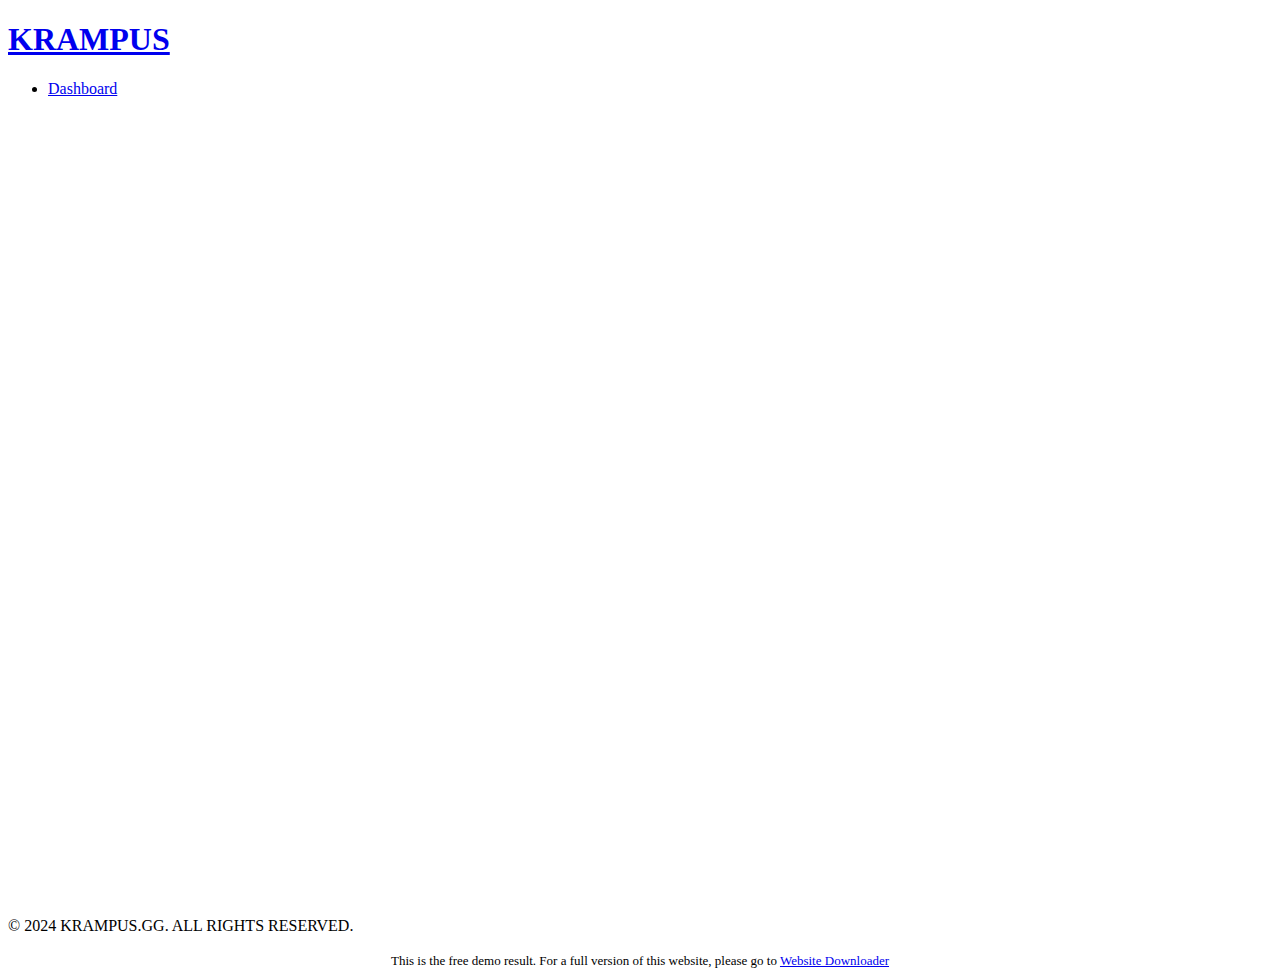
==== commit 949d7128: "Add files via upload" ====
--- a/index.html
+++ b/index.html
@@ -1,3 +1,4 @@
-<!DOCTYPE html>
-
-<html class="__variable_aaf875" lang="en"><head><meta charset="utf-8"/><meta content="width=device-width, initial-scale=1" name="viewport"/><link as="font" crossorigin="" href="/_next/static/media/c9a5bc6a7c948fb0-s.p.woff2" rel="preload" type="font/woff2"/><link as="font" crossorigin="" href="/_next/static/media/e389320ccbd02cc9-s.p.woff2" rel="preload" type="font/woff2"/><link crossorigin="" data-precedence="next" href="../css/40e6cee5b15615c2.css" rel="stylesheet"/><link crossorigin="" data-precedence="next" href="../css/54a80bb7c2c4c808.css" rel="stylesheet"/><link as="script" crossorigin="" fetchpriority="low" href="/_next/static/chunks/webpack-5f06581a98fd92bb.js" rel="preload"/><script async="" crossorigin="" src="../js/fd9d1056-17be6113a2ba6112.js"></script><script async="" crossorigin="" src="../js/69-6fff13902457906f.js"></script><script async="" crossorigin="" src="../js/main-app-f5c8d25c8479457f.js"></script><script async="" src="../js/792-0c65df9c6608e7a4.js"></script><script async="" src="../js/416-c8b06a0257014358.js"></script><script async="" src="../js/page-65c4ac2dac8aad2f.js"></script><script async="" src="../js/layout-d1717384f7430598.js"></script><meta name="next-size-adjust"/><script crossorigin="" nomodule="" src="../js/polyfills-c67a75d1b6f99dc8.js"></script></head><body class="relative min-h-screen bg-black bg-gradient-to-tr from-zinc-900/50 to-zinc-700/30"><header class="top-0 z-30 w-full px-4 sm:fixed backdrop-blur bh-zinc-900/50"><div class="container mx-auto"><div class="flex flex-col items-center justify-between gap-2 pt-6 sm:h-20 sm:flex-row sm:pt-0"><a class="__className_51bc1e" href=".html"><h1 class="text-2x1 font-semibold duration-150 text-zinc-100 gover:text-white">KRAMPUS</h1></a><nav class="flex items-center grow"><ul class="flex flex-wrap items-center justify-end gap-4 grow"><li class=""><a class="flex items-center px-3 py-2 duration-150 text-sm sm:text-base hover:text-zinc-50 text-zinc-400" href="index.html" rel="noopener noreferrer" target="_blank">Dashboard</a></li></ul></nav></div></div></header><main class="min-h-[80vh] antialiased"><div class="flex flex-col gap-8 pb-8 md:gap-16 md:pb-16 xl:pb-24"><div class="KramusWrapper" style="opacity:0;transform:scale(0.95) translateZ(0)"><div class="flex flex-col items-center justify-center max-w-3xl px-8 mx-auto mt-8 sm:min-h-screen sm:mt-0 sm:px-0"><div class="mb-8 flex justify-center"><a class="text-zinc-400 relative overflow-hidden rounded-full py-1.5 px-4 text-sm leading-6 ring-1 ring-zinc-100/10 hover:ring-zinc-100/30 duration-150" href="loader.live-ro-exec-documentation.html">Our documentation  <span class="font-semibold text-zinc-200">Gitbook <span aria-hidden="true">→</span></span></a></div><div><h1 class="__className_51bc1e krampusHeading py-4 text-3xl md:text-5xl lg:text-7xl font-bold tracking-tight text-center text-transparent bg-gradient-to-t bg-clip-text from-zinc-100/50 to-white">KRAMPUS.GG</h1><p class="mt-6 text-sm md:text-base lg:text-lg leading-5 font-medium text-zinc-600 text-center">Krampus is a community-driven organization that aims to provide the best scripting experience.</p><div class="flex flex-col justify-center gap-4 mx-auto mt-8 sm:flex-row sm:max-w-lg"><a class="sm:w-1/2 sm:text-center inline-block space-x-2 rounded px-4 py-1.5 md:py-2 text-base font-semibold leading-7 text-white ring-1 ring-zinc-600 hover:bg-white hover:text-zinc-900 duration-150 hover:ring-white hover:drop-shadow-cta" href="index.html">Purchase</a><a class="sm:w-1/2 sm:text-center inline-block transition-all space-x-2 rounded px-4 py-1.5 md:py-2 text-base font-semibold leading-7 text-zinc-800 bg-zinc-50 ring-1 ring-transparent hover:text-zinc-100 hover:ring-zinc-600/80 hover:bg-zinc-900/20 duration-150 hover:drop-shadow-cta" href="krampus.html"><span>Join</span><span aria-hidden="true">→</span></a></div></div></div><section><div class="relative max-w-6xl px-4 mx-auto sm:px-6"><div aria-hidden="true" class="absolute inset-0 -z-10 -mx-28 rounded-t-[3rem] pointer-events-none overflow-hidden"><div class="absolute top-0 left-1/2 -translate-x-1/2 -z-10"><img alt="Features Illustration" class="max-w-none" data-nimg="1" decoding="async" height="658" loading="lazy" src="../images/glow-top.87feda76.svg" style="color:transparent" width="1404"/></div></div><div class="pt-16 pb-12 md:pt-52 md:pb-20"><div><div class="flex flex-col max-w-xl mx-auto md:max-w-none md:flex-row md:space-x-8 lg:space-x-16 xl:space-x-20 space-y-8 space-y-reverse md:space-y-0"><div class="order-1 md:w-7/12 lg:w-1/2 md:order-none max-md:text-center" data-aos="fade-down"><h3 class="pb-3 text-4xl font-bold text-transparent bg-clip-text bg-gradient-to-r from-zinc-200/60 via-zinc-200 to-zinc-200/60">Powered by loader.live</h3><p class="mb-8 text-lg text-zinc-400">A revolutionary Roblox product that redefines the boundaries of gaming experience. In an exclusive partnership with loader.live, Krampus is meticulously crafted to deliver a hassle-free, seamless scripting journey, setting a new standard in the world of Roblox gaming.</p><dl class="max-w-xl grid grid-cols-1 gap-4 lg:max-w-none"><div class="px-2 py-1 rounded group hover:bg-zinc-100 duration-500"><div class="flex items-center mb-1 space-x-2"><svg class="lucide lucide-scroll-text w-4 h-4 shrink-0 text-zinc-300 group-hover:text-zinc-950 duration-500" fill="none" height="24" stroke="currentColor" stroke-linecap="round" stroke-linejoin="round" stroke-width="2" viewbox="0 0 24 24" width="24" xmlns="http://www.w3.org/2000/svg"><path d="M8 21h12a2 2 0 0 0 2-2v-2H10v2a2 2 0 1 1-4 0V5a2 2 0 1 0-4 0v3h4"></path><path d="M19 17V5a2 2 0 0 0-2-2H4"></path><path d="M15 8h-5"></path><path d="M15 12h-5"></path></svg><h4 class="font-medium text-zinc-50 group-hover:text-zinc-950 duration-500">Unmatched Script Performance</h4></div><p class="text-sm text-left text-zinc-400 group-hover:text-zinc-950 duration-500">Experience the zenith of script execution, providing an edge in gameplay and creativity</p></div><div class="px-2 py-1 rounded group hover:bg-zinc-100 duration-500"><div class="flex items-center mb-1 space-x-2"><svg class="lucide lucide-cog w-4 h-4 shrink-0 text-zinc-300 group-hover:text-zinc-950 duration-500" fill="none" height="24" stroke="currentColor" stroke-linecap="round" stroke-linejoin="round" stroke-width="2" viewbox="0 0 24 24" width="24" xmlns="http://www.w3.org/2000/svg"><path d="M12 20a8 8 0 1 0 0-16 8 8 0 0 0 0 16Z"></path><path d="M12 14a2 2 0 1 0 0-4 2 2 0 0 0 0 4Z"></path><path d="M12 2v2"></path><path d="M12 22v-2"></path><path d="m17 20.66-1-1.73"></path><path d="M11 10.27 7 3.34"></path><path d="m20.66 17-1.73-1"></path><path d="m3.34 7 1.73 1"></path><path d="M14 12h8"></path><path d="M2 12h2"></path><path d="m20.66 7-1.73 1"></path><path d="m3.34 17 1.73-1"></path><path d="m17 3.34-1 1.73"></path><path d="m11 13.73-4 6.93"></path></svg><h4 class="font-medium text-zinc-50 group-hover:text-zinc-950 duration-500">Regular Updates</h4></div><p class="text-sm text-left text-zinc-400 group-hover:text-zinc-950 duration-500">Our dedicated team ensures Krampus evolves continuously, maintaining compatibility and performance</p></div><div class="px-2 py-1 rounded group hover:bg-zinc-100 duration-500"><div class="flex items-center mb-1 space-x-2"><svg class="lucide lucide-users w-4 h-4 shrink-0 text-zinc-300 group-hover:text-zinc-950 duration-500" fill="none" height="24" stroke="currentColor" stroke-linecap="round" stroke-linejoin="round" stroke-width="2" viewbox="0 0 24 24" width="24" xmlns="http://www.w3.org/2000/svg"><path d="M16 21v-2a4 4 0 0 0-4-4H6a4 4 0 0 0-4 4v2"></path><circle cx="9" cy="7" r="4"></circle><path d="M22 21v-2a4 4 0 0 0-3-3.87"></path><path d="M16 3.13a4 4 0 0 1 0 7.75"></path></svg><h4 class="font-medium text-zinc-50 group-hover:text-zinc-950 duration-500">Community-Driven</h4></div><p class="text-sm text-left text-zinc-400 group-hover:text-zinc-950 duration-500">At the heart of Krampus is a vibrant community of avid gamers and developers, collaborating to create and share innovative scripts and ideas</p></div><div class="px-2 py-1 rounded group hover:bg-zinc-100 duration-500"><div class="flex items-center mb-1 space-x-2"><svg class="lucide lucide-fingerprint w-4 h-4 shrink-0 text-zinc-300 group-hover:text-zinc-950 duration-500" fill="none" height="24" stroke="currentColor" stroke-linecap="round" stroke-linejoin="round" stroke-width="2" viewbox="0 0 24 24" width="24" xmlns="http://www.w3.org/2000/svg"><path d="M2 12C2 6.5 6.5 2 12 2a10 10 0 0 1 8 4"></path><path d="M5 19.5C5.5 18 6 15 6 12c0-.7.12-1.37.34-2"></path><path d="M17.29 21.02c.12-.6.43-2.3.5-3.02"></path><path d="M12 10a2 2 0 0 0-2 2c0 1.02-.1 2.51-.26 4"></path><path d="M8.65 22c.21-.66.45-1.32.57-2"></path><path d="M14 13.12c0 2.38 0 6.38-1 8.88"></path><path d="M2 16h.01"></path><path d="M21.8 16c.2-2 .131-5.354 0-6"></path><path d="M9 6.8a6 6 0 0 1 9 5.2c0 .47 0 1.17-.02 2"></path></svg><h4 class="font-medium text-zinc-50 group-hover:text-zinc-950 duration-500">Meticulous Dashboard</h4></div><p class="text-sm text-left text-zinc-400 group-hover:text-zinc-950 duration-500">Conveniently manage your scripts, licenses and settings with our intuitive dashboard</p></div></dl></div><div class="flex max-w-2xl mx-auto mt-16 md:w-5/12 lg:w-1/2 sm:mt-24 lg:ml-10 lg:mr-0 lg:mt-0 lg:max-w-none lg:flex-none xl:ml-32"><div class="z-10 flex-none max-w-3xl sm:max-w-5xl lg:max-w-none"><img alt="App screenshot" class="w-[76rem] z-10 rounded-xl border border-white/10" data-nimg="1" decoding="async" height="1442" loading="lazy" src="../images/image" srcset="" style="color:transparent" width="2432"/></div></div></div></div></div></div></section></div></div></main><footer class="bottom-0 border-t inset-2x-0 border-zinc-500/10"><div class="flex flex-col gap-1 px-6 py-10 mx-auto text-xs font-semibold text-center text-zinc-700 max-w-7xl lg:px-8"><p>© 2024 KRAMPUS.GG. ALL RIGHTS RESERVED.</p></div></footer><script async="" crossorigin="" src="../js/webpack-5f06581a98fd92bb.js"></script><script>(self.__next_f=self.__next_f||[]).push([0]);self.__next_f.push([2,null])</script><script>self.__next_f.push([1,"1:HL[\"/_next/static/media/c9a5bc6a7c948fb0-s.p.woff2\",\"font\",{\"crossOrigin\":\"\",\"type\":\"font/woff2\"}]\n2:HL[\"/_next/static/media/e389320ccbd02cc9-s.p.woff2\",\"font\",{\"crossOrigin\":\"\",\"type\":\"font/woff2\"}]\n3:HL[\"/_next/static/css/40e6cee5b15615c2.css\",\"style\",{\"crossOrigin\":\"\"}]\n0:\"$L4\"\n"])</script><script>self.__next_f.push([1,"5:HL[\"/_next/static/css/54a80bb7c2c4c808.css\",\"style\",{\"crossOrigin\":\"\"}]\n"])</script><script>self.__next_f.push([1,"6:I[7690,[],\"\"]\n8:I[7831,[],\"\"]\n9:I[6408,[\"792\",\"static/chunks/792-0c65df9c6608e7a4.js\",\"416\",\"static/chunks/416-c8b06a0257014358.js\",\"931\",\"static/chunks/app/page-65c4ac2dac8aad2f.js\"],\"\"]\na:I[5554,[\"792\",\"static/chunks/792-0c65df9c6608e7a4.js\",\"185\",\"static/chunks/app/layout-d1717384f7430598.js\"],\"Header\"]\nb:I[5613,[],\"\"]\nc:I[1778,[],\"\"]\ne:I[8955,[],\"\"]\nf:[]\n"])</script><script>self.__next_f.push([1,"4:[[[\"$\",\"link\",\"0\",{\"rel\":\"stylesheet\",\"href\":\"/_next/static/css/40e6cee5b15615c2.css\",\"precedence\":\"next\",\"crossOrigin\":\"\"}]],[\"$\",\"$L6\",null,{\"buildId\":\"na4K7jVoZnUYdL2M4VvkV\",\"assetPrefix\":\"\",\"initialCanonicalUrl\":\"/\",\"initialTree\":[\"\",{\"children\":[\"__PAGE__\",{}]},\"$undefined\",\"$undefined\",true],\"initialSeedData\":[\"\",{\"children\":[\"__PAGE__\",{},[\"$L7\",[\"$\",\"$L8\",null,{\"propsForComponent\":{\"params\":{}},\"Component\":\"$9\",\"isStaticGeneration\":true}],null]]},[null,[\"$\",\"html\",null,{\"lang\":\"en\",\"className\":\"__variable_aaf875\",\"children\":[[\"$\",\"head\",null,{}],[\"$\",\"body\",null,{\"className\":\"relative min-h-screen bg-black bg-gradient-to-tr from-zinc-900/50 to-zinc-700/30\",\"children\":[[\"$\",\"$La\",null,{}],[\"$\",\"main\",null,{\"className\":\"min-h-[80vh] antialiased\",\"children\":[\"$\",\"$Lb\",null,{\"parallelRouterKey\":\"children\",\"segmentPath\":[\"children\"],\"loading\":\"$undefined\",\"loadingStyles\":\"$undefined\",\"loadingScripts\":\"$undefined\",\"hasLoading\":false,\"error\":\"$undefined\",\"errorStyles\":\"$undefined\",\"errorScripts\":\"$undefined\",\"template\":[\"$\",\"$Lc\",null,{}],\"templateStyles\":\"$undefined\",\"templateScripts\":\"$undefined\",\"notFound\":[[\"$\",\"title\",null,{\"children\":\"404: This page could not be found.\"}],[\"$\",\"div\",null,{\"style\":{\"fontFamily\":\"system-ui,\\\"Segoe UI\\\",Roboto,Helvetica,Arial,sans-serif,\\\"Apple Color Emoji\\\",\\\"Segoe UI Emoji\\\"\",\"height\":\"100vh\",\"textAlign\":\"center\",\"display\":\"flex\",\"flexDirection\":\"column\",\"alignItems\":\"center\",\"justifyContent\":\"center\"},\"children\":[\"$\",\"div\",null,{\"children\":[[\"$\",\"style\",null,{\"dangerouslySetInnerHTML\":{\"__html\":\"body{color:#000;background:#fff;margin:0}.next-error-h1{border-right:1px solid rgba(0,0,0,.3)}@media (prefers-color-scheme:dark){body{color:#fff;background:#000}.next-error-h1{border-right:1px solid rgba(255,255,255,.3)}}\"}}],[\"$\",\"h1\",null,{\"className\":\"next-error-h1\",\"style\":{\"display\":\"inline-block\",\"margin\":\"0 20px 0 0\",\"padding\":\"0 23px 0 0\",\"fontSize\":24,\"fontWeight\":500,\"verticalAlign\":\"top\",\"lineHeight\":\"49px\"},\"children\":\"404\"}],[\"$\",\"div\",null,{\"style\":{\"display\":\"inline-block\"},\"children\":[\"$\",\"h2\",null,{\"style\":{\"fontSize\":14,\"fontWeight\":400,\"lineHeight\":\"49px\",\"margin\":0},\"children\":\"This page could not be found.\"}]}]]}]}]],\"notFoundStyles\":[],\"styles\":[[\"$\",\"link\",\"0\",{\"rel\":\"stylesheet\",\"href\":\"/_next/static/css/54a80bb7c2c4c808.css\",\"precedence\":\"next\",\"crossOrigin\":\"\"}]]}]}],[\"$\",\"footer\",null,{\"className\":\"bottom-0 border-t inset-2x-0 border-zinc-500/10\",\"children\":[\"$\",\"div\",null,{\"className\":\"flex flex-col gap-1 px-6 py-10 mx-auto text-xs font-semibold text-center text-zinc-700 max-w-7xl lg:px-8\",\"children\":[\"$\",\"p\",null,{\"children\":\"© 2024 KRAMPUS.GG. ALL RIGHTS RESERVED.\"}]}]}]]}]]}],null]],\"initialHead\":[false,\"$Ld\"],\"globalErrorComponent\":\"$e\",\"missingSlots\":\"$Wf\"}]]\n"])</script><script>self.__next_f.push([1,"d:[[\"$\",\"meta\",\"0\",{\"name\":\"viewport\",\"content\":\"width=device-width, initial-scale=1\"}],[\"$\",\"meta\",\"1\",{\"charSet\":\"utf-8\"}],[\"$\",\"meta\",\"2\",{\"name\":\"next-size-adjust\"}]]\n7:null\n"])</script><script>self.__next_f.push([1,""])</script></body></html>+<!DOCTYPE html><html lang="en" class="__variable_aaf875"><head>
+	<meta http-equiv="Content-Type" content="text/html; charset=UTF-8"/>
+<meta name="viewport" content="width=device-width, initial-scale=1"/><link rel="preload" href="_next/static/media/c9a5bc6a7c948fb0-s.p.woff" as="font" type="font/woff2"/><link rel="preload" href="_next/static/media/e389320ccbd02cc9-s.p.woff" as="font" type="font/woff2"/><link rel="stylesheet" href="_next/static/css/40e6cee5b15615c2.css" data-precedence="next"/><link rel="stylesheet" href="_next/static/css/54a80bb7c2c4c808.css" data-precedence="next"/><link rel="preload" as="script" fetchPriority="low" href="_next/static/chunks/webpack-5f06581a98fd92bb.js" /><script src="_next/static/chunks/fd9d1056-17be6113a2ba6112.js" async="" ></script><script src="_next/static/chunks/69-6fff13902457906f.js" async="" ></script><script src="_next/static/chunks/main-app-f5c8d25c8479457f.js" async="" ></script><script src="_next/static/chunks/792-0c65df9c6608e7a4.js" async=""></script><script src="_next/static/chunks/416-c8b06a0257014358.js" async=""></script><script src="_next/static/chunks/app/page-65c4ac2dac8aad2f.js" async=""></script><script src="_next/static/chunks/app/layout-d1717384f7430598.js" async=""></script><meta name="next-size-adjust"/><script src="_next/static/chunks/polyfills-c67a75d1b6f99dc8.js" noModule=""></script></head><body class="relative min-h-screen bg-black bg-gradient-to-tr from-zinc-900/50 to-zinc-700/30"><header class="top-0 z-30 w-full px-4 sm:fixed backdrop-blur bh-zinc-900/50"><div class="container mx-auto"><div class="flex flex-col items-center justify-between gap-2 pt-6 sm:h-20 sm:flex-row sm:pt-0"><a class="__className_51bc1e" href="index.html"><h1 class="text-2x1 font-semibold duration-150 text-zinc-100 gover:text-white">KRAMPUS</h1></a><nav class="flex items-center grow"><ul class="flex flex-wrap items-center justify-end gap-4 grow"><li class=""><a class="flex items-center px-3 py-2 duration-150 text-sm sm:text-base hover:text-zinc-50
+                                text-zinc-400" target="_blank" rel="noopener noreferrer" href="https://loader.live/">Dashboard</a></li></ul></nav></div></div></header><main class="min-h-[80vh] antialiased"><div class="flex flex-col gap-8 pb-8 md:gap-16 md:pb-16 xl:pb-24"><div class="KramusWrapper" style="opacity:0;transform:scale(0.95) translateZ(0)"><div class="flex flex-col items-center justify-center max-w-3xl px-8 mx-auto mt-8 sm:min-h-screen sm:mt-0 sm:px-0"><div class="mb-8 flex justify-center"><a class="text-zinc-400 relative overflow-hidden rounded-full py-1.5 px-4 text-sm leading-6 ring-1 ring-zinc-100/10 hover:ring-zinc-100/30 duration-150" href="https://krampus-organization.gitbook.io/loader.live-ro-exec-documentation/">Our documentation <!-- --> <span class="font-semibold text-zinc-200">Gitbook <span aria-hidden="true">→</span></span></a></div><div><h1 class="__className_51bc1e krampusHeading py-4 text-3xl md:text-5xl lg:text-7xl font-bold tracking-tight text-center text-transparent bg-gradient-to-t bg-clip-text from-zinc-100/50 to-white">KRAMPUS.GG</h1><p class="mt-6 text-sm md:text-base lg:text-lg leading-5 font-medium text-zinc-600 text-center">Krampus is a community-driven organization that aims to provide the best scripting experience.</p><div class="flex flex-col justify-center gap-4 mx-auto mt-8 sm:flex-row sm:max-w-lg "><a class="sm:w-1/2 sm:text-center inline-block space-x-2 rounded px-4 py-1.5 md:py-2 text-base font-semibold leading-7 text-white ring-1 ring-zinc-600 hover:bg-white hover:text-zinc-900 duration-150 hover:ring-white hover:drop-shadow-cta" href="https://krampusexec.mysellix.io/">Purchase</a><a class="sm:w-1/2 sm:text-center inline-block transition-all space-x-2 rounded px-4 py-1.5 md:py-2 text-base font-semibold leading-7 text-zinc-800 bg-zinc-50 ring-1 ring-transparent hover:text-zinc-100 hover:ring-zinc-600/80 hover:bg-zinc-900/20 duration-150 hover:drop-shadow-cta" href="https://discord.gg/krampus"><span>Join</span><span aria-hidden="true">→</span></a></div></div></div><section><div class="relative max-w-6xl px-4 mx-auto sm:px-6"><div class="absolute inset-0 -z-10 -mx-28 rounded-t-[3rem] pointer-events-none overflow-hidden" aria-hidden="true"><div class="absolute top-0 left-1/2 -translate-x-1/2 -z-10"><img alt="Features Illustration" loading="lazy" width="1404" height="658" decoding="async" data-nimg="1" class="max-w-none" style="color:transparent" src="_next/static/media/glow-top.87feda76.svg"/></div></div><div class="pt-16 pb-12 md:pt-52 md:pb-20"><div><div class="flex flex-col max-w-xl mx-auto md:max-w-none md:flex-row md:space-x-8 lg:space-x-16 xl:space-x-20 space-y-8 space-y-reverse md:space-y-0"><div class="order-1 md:w-7/12 lg:w-1/2 md:order-none max-md:text-center" data-aos="fade-down"><h3 class="pb-3 text-4xl font-bold text-transparent bg-clip-text bg-gradient-to-r from-zinc-200/60 via-zinc-200 to-zinc-200/60">Powered by loader.live</h3><p class="mb-8 text-lg text-zinc-400">A revolutionary Roblox product that redefines the boundaries of gaming experience. In an exclusive partnership with loader.live, Krampus is meticulously crafted to deliver a hassle-free, seamless scripting journey, setting a new standard in the world of Roblox gaming.</p><dl class="max-w-xl grid grid-cols-1 gap-4 lg:max-w-none"><div class="px-2 py-1 rounded group hover:bg-zinc-100 duration-500"><div class="flex items-center mb-1 space-x-2 "><svg xmlns="http://www.w3.org/2000/svg" width="24" height="24" viewBox="0 0 24 24" fill="none" stroke="currentColor" stroke-width="2" stroke-linecap="round" stroke-linejoin="round" class="lucide lucide-scroll-text w-4 h-4 shrink-0 text-zinc-300 group-hover:text-zinc-950 duration-500"><path d="M8 21h12a2 2 0 0 0 2-2v-2H10v2a2 2 0 1 1-4 0V5a2 2 0 1 0-4 0v3h4"></path><path d="M19 17V5a2 2 0 0 0-2-2H4"></path><path d="M15 8h-5"></path><path d="M15 12h-5"></path></svg><h4 class="font-medium text-zinc-50 group-hover:text-zinc-950 duration-500">Unmatched Script Performance</h4></div><p class="text-sm text-left text-zinc-400 group-hover:text-zinc-950 duration-500">Experience the zenith of script execution, providing an edge in gameplay and creativity</p></div><div class="px-2 py-1 rounded group hover:bg-zinc-100 duration-500"><div class="flex items-center mb-1 space-x-2 "><svg xmlns="http://www.w3.org/2000/svg" width="24" height="24" viewBox="0 0 24 24" fill="none" stroke="currentColor" stroke-width="2" stroke-linecap="round" stroke-linejoin="round" class="lucide lucide-cog w-4 h-4 shrink-0 text-zinc-300 group-hover:text-zinc-950 duration-500"><path d="M12 20a8 8 0 1 0 0-16 8 8 0 0 0 0 16Z"></path><path d="M12 14a2 2 0 1 0 0-4 2 2 0 0 0 0 4Z"></path><path d="M12 2v2"></path><path d="M12 22v-2"></path><path d="m17 20.66-1-1.73"></path><path d="M11 10.27 7 3.34"></path><path d="m20.66 17-1.73-1"></path><path d="m3.34 7 1.73 1"></path><path d="M14 12h8"></path><path d="M2 12h2"></path><path d="m20.66 7-1.73 1"></path><path d="m3.34 17 1.73-1"></path><path d="m17 3.34-1 1.73"></path><path d="m11 13.73-4 6.93"></path></svg><h4 class="font-medium text-zinc-50 group-hover:text-zinc-950 duration-500">Regular Updates</h4></div><p class="text-sm text-left text-zinc-400 group-hover:text-zinc-950 duration-500">Our dedicated team ensures Krampus evolves continuously, maintaining compatibility and performance</p></div><div class="px-2 py-1 rounded group hover:bg-zinc-100 duration-500"><div class="flex items-center mb-1 space-x-2 "><svg xmlns="http://www.w3.org/2000/svg" width="24" height="24" viewBox="0 0 24 24" fill="none" stroke="currentColor" stroke-width="2" stroke-linecap="round" stroke-linejoin="round" class="lucide lucide-users w-4 h-4 shrink-0 text-zinc-300 group-hover:text-zinc-950 duration-500"><path d="M16 21v-2a4 4 0 0 0-4-4H6a4 4 0 0 0-4 4v2"></path><circle cx="9" cy="7" r="4"></circle><path d="M22 21v-2a4 4 0 0 0-3-3.87"></path><path d="M16 3.13a4 4 0 0 1 0 7.75"></path></svg><h4 class="font-medium text-zinc-50 group-hover:text-zinc-950 duration-500">Community-Driven</h4></div><p class="text-sm text-left text-zinc-400 group-hover:text-zinc-950 duration-500">At the heart of Krampus is a vibrant community of avid gamers and developers, collaborating to create and share innovative scripts and ideas</p></div><div class="px-2 py-1 rounded group hover:bg-zinc-100 duration-500"><div class="flex items-center mb-1 space-x-2 "><svg xmlns="http://www.w3.org/2000/svg" width="24" height="24" viewBox="0 0 24 24" fill="none" stroke="currentColor" stroke-width="2" stroke-linecap="round" stroke-linejoin="round" class="lucide lucide-fingerprint w-4 h-4 shrink-0 text-zinc-300 group-hover:text-zinc-950 duration-500"><path d="M2 12C2 6.5 6.5 2 12 2a10 10 0 0 1 8 4"></path><path d="M5 19.5C5.5 18 6 15 6 12c0-.7.12-1.37.34-2"></path><path d="M17.29 21.02c.12-.6.43-2.3.5-3.02"></path><path d="M12 10a2 2 0 0 0-2 2c0 1.02-.1 2.51-.26 4"></path><path d="M8.65 22c.21-.66.45-1.32.57-2"></path><path d="M14 13.12c0 2.38 0 6.38-1 8.88"></path><path d="M2 16h.01"></path><path d="M21.8 16c.2-2 .131-5.354 0-6"></path><path d="M9 6.8a6 6 0 0 1 9 5.2c0 .47 0 1.17-.02 2"></path></svg><h4 class="font-medium text-zinc-50 group-hover:text-zinc-950 duration-500">Meticulous Dashboard</h4></div><p class="text-sm text-left text-zinc-400 group-hover:text-zinc-950 duration-500">Conveniently manage your scripts, licenses and settings with our intuitive dashboard</p></div></dl></div><div class="flex max-w-2xl mx-auto mt-16 md:w-5/12 lg:w-1/2 sm:mt-24 lg:ml-10 lg:mr-0 lg:mt-0 lg:max-w-none lg:flex-none xl:ml-32"><div class="z-10 flex-none max-w-3xl sm:max-w-5xl lg:max-w-none"><img alt="App screenshot" loading="lazy" width="2432" height="1442" decoding="async" data-nimg="1" class="w-[76rem] z-10 rounded-xl border border-white/10" style="color:transparent" srcSet="_next/image-url-/images/dash.png 1x" src="_next/image-url-/images/dash.png"/></div></div></div></div></div></div></section></div></div></main><footer class="bottom-0 border-t inset-2x-0 border-zinc-500/10"><div class="flex flex-col gap-1 px-6 py-10 mx-auto text-xs font-semibold text-center text-zinc-700 max-w-7xl lg:px-8"><p>© 2024 KRAMPUS.GG. ALL RIGHTS RESERVED.</p></div></footer><script src="_next/static/chunks/webpack-5f06581a98fd92bb.js" async=""></script><script>(self.__next_f=self.__next_f||[]).push([0]);self.__next_f.push([2,null])</script><script>self.__next_f.push([1,"1:HL[\"/_next/static/media/c9a5bc6a7c948fb0-s.p.woff2\",\"font\",{\"crossOrigin\":\"\",\"type\":\"font/woff2\"}]\n2:HL[\"/_next/static/media/e389320ccbd02cc9-s.p.woff2\",\"font\",{\"crossOrigin\":\"\",\"type\":\"font/woff2\"}]\n3:HL[\"/_next/static/css/40e6cee5b15615c2.css\",\"style\",{\"crossOrigin\":\"\"}]\n0:\"$L4\"\n"])</script><script>self.__next_f.push([1,"5:HL[\"/_next/static/css/54a80bb7c2c4c808.css\",\"style\",{\"crossOrigin\":\"\"}]\n"])</script><script>self.__next_f.push([1,"6:I[7690,[],\"\"]\n8:I[7831,[],\"\"]\n9:I[6408,[\"792\",\"static/chunks/792-0c65df9c6608e7a4.js\",\"416\",\"static/chunks/416-c8b06a0257014358.js\",\"931\",\"static/chunks/app/page-65c4ac2dac8aad2f.js\"],\"\"]\na:I[5554,[\"792\",\"static/chunks/792-0c65df9c6608e7a4.js\",\"185\",\"static/chunks/app/layout-d1717384f7430598.js\"],\"Header\"]\nb:I[5613,[],\"\"]\nc:I[1778,[],\"\"]\ne:I[8955,[],\"\"]\nf:[]\n"])</script><script>self.__next_f.push([1,"4:[[[\"$\",\"link\",\"0\",{\"rel\":\"stylesheet\",\"href\":\"/_next/static/css/40e6cee5b15615c2.css\",\"precedence\":\"next\",\"crossOrigin\":\"\"}]],[\"$\",\"$L6\",null,{\"buildId\":\"na4K7jVoZnUYdL2M4VvkV\",\"assetPrefix\":\"\",\"initialCanonicalUrl\":\"/\",\"initialTree\":[\"\",{\"children\":[\"__PAGE__\",{}]},\"$undefined\",\"$undefined\",true],\"initialSeedData\":[\"\",{\"children\":[\"__PAGE__\",{},[\"$L7\",[\"$\",\"$L8\",null,{\"propsForComponent\":{\"params\":{}},\"Component\":\"$9\",\"isStaticGeneration\":true}],null]]},[null,[\"$\",\"html\",null,{\"lang\":\"en\",\"className\":\"__variable_aaf875\",\"children\":[[\"$\",\"head\",null,{}],[\"$\",\"body\",null,{\"className\":\"relative min-h-screen bg-black bg-gradient-to-tr from-zinc-900/50 to-zinc-700/30\",\"children\":[[\"$\",\"$La\",null,{}],[\"$\",\"main\",null,{\"className\":\"min-h-[80vh] antialiased\",\"children\":[\"$\",\"$Lb\",null,{\"parallelRouterKey\":\"children\",\"segmentPath\":[\"children\"],\"loading\":\"$undefined\",\"loadingStyles\":\"$undefined\",\"loadingScripts\":\"$undefined\",\"hasLoading\":false,\"error\":\"$undefined\",\"errorStyles\":\"$undefined\",\"errorScripts\":\"$undefined\",\"template\":[\"$\",\"$Lc\",null,{}],\"templateStyles\":\"$undefined\",\"templateScripts\":\"$undefined\",\"notFound\":[[\"$\",\"title\",null,{\"children\":\"404: This page could not be found.\"}],[\"$\",\"div\",null,{\"style\":{\"fontFamily\":\"system-ui,\\\"Segoe UI\\\",Roboto,Helvetica,Arial,sans-serif,\\\"Apple Color Emoji\\\",\\\"Segoe UI Emoji\\\"\",\"height\":\"100vh\",\"textAlign\":\"center\",\"display\":\"flex\",\"flexDirection\":\"column\",\"alignItems\":\"center\",\"justifyContent\":\"center\"},\"children\":[\"$\",\"div\",null,{\"children\":[[\"$\",\"style\",null,{\"dangerouslySetInnerHTML\":{\"__html\":\"body{color:#000;background:#fff;margin:0}.next-error-h1{border-right:1px solid rgba(0,0,0,.3)}@media (prefers-color-scheme:dark){body{color:#fff;background:#000}.next-error-h1{border-right:1px solid rgba(255,255,255,.3)}}\"}}],[\"$\",\"h1\",null,{\"className\":\"next-error-h1\",\"style\":{\"display\":\"inline-block\",\"margin\":\"0 20px 0 0\",\"padding\":\"0 23px 0 0\",\"fontSize\":24,\"fontWeight\":500,\"verticalAlign\":\"top\",\"lineHeight\":\"49px\"},\"children\":\"404\"}],[\"$\",\"div\",null,{\"style\":{\"display\":\"inline-block\"},\"children\":[\"$\",\"h2\",null,{\"style\":{\"fontSize\":14,\"fontWeight\":400,\"lineHeight\":\"49px\",\"margin\":0},\"children\":\"This page could not be found.\"}]}]]}]}]],\"notFoundStyles\":[],\"styles\":[[\"$\",\"link\",\"0\",{\"rel\":\"stylesheet\",\"href\":\"/_next/static/css/54a80bb7c2c4c808.css\",\"precedence\":\"next\",\"crossOrigin\":\"\"}]]}]}],[\"$\",\"footer\",null,{\"className\":\"bottom-0 border-t inset-2x-0 border-zinc-500/10\",\"children\":[\"$\",\"div\",null,{\"className\":\"flex flex-col gap-1 px-6 py-10 mx-auto text-xs font-semibold text-center text-zinc-700 max-w-7xl lg:px-8\",\"children\":[\"$\",\"p\",null,{\"children\":\"© 2024 KRAMPUS.GG. ALL RIGHTS RESERVED.\"}]}]}]]}]]}],null]],\"initialHead\":[false,\"$Ld\"],\"globalErrorComponent\":\"$e\",\"missingSlots\":\"$Wf\"}]]\n"])</script><script>self.__next_f.push([1,"d:[[\"$\",\"meta\",\"0\",{\"name\":\"viewport\",\"content\":\"width=device-width, initial-scale=1\"}],[\"$\",\"meta\",\"1\",{\"charSet\":\"utf-8\"}],[\"$\",\"meta\",\"2\",{\"name\":\"next-size-adjust\"}]]\n7:null\n"])</script><script>self.__next_f.push([1,""])</script><center><font size="2">This is the free demo result. For a full version of this website, please go to  <a href="https://www6.waybackmachinedownloader.com/website-downloader-online/scrape-all-files/">Website Downloader</a></font></center></body></html>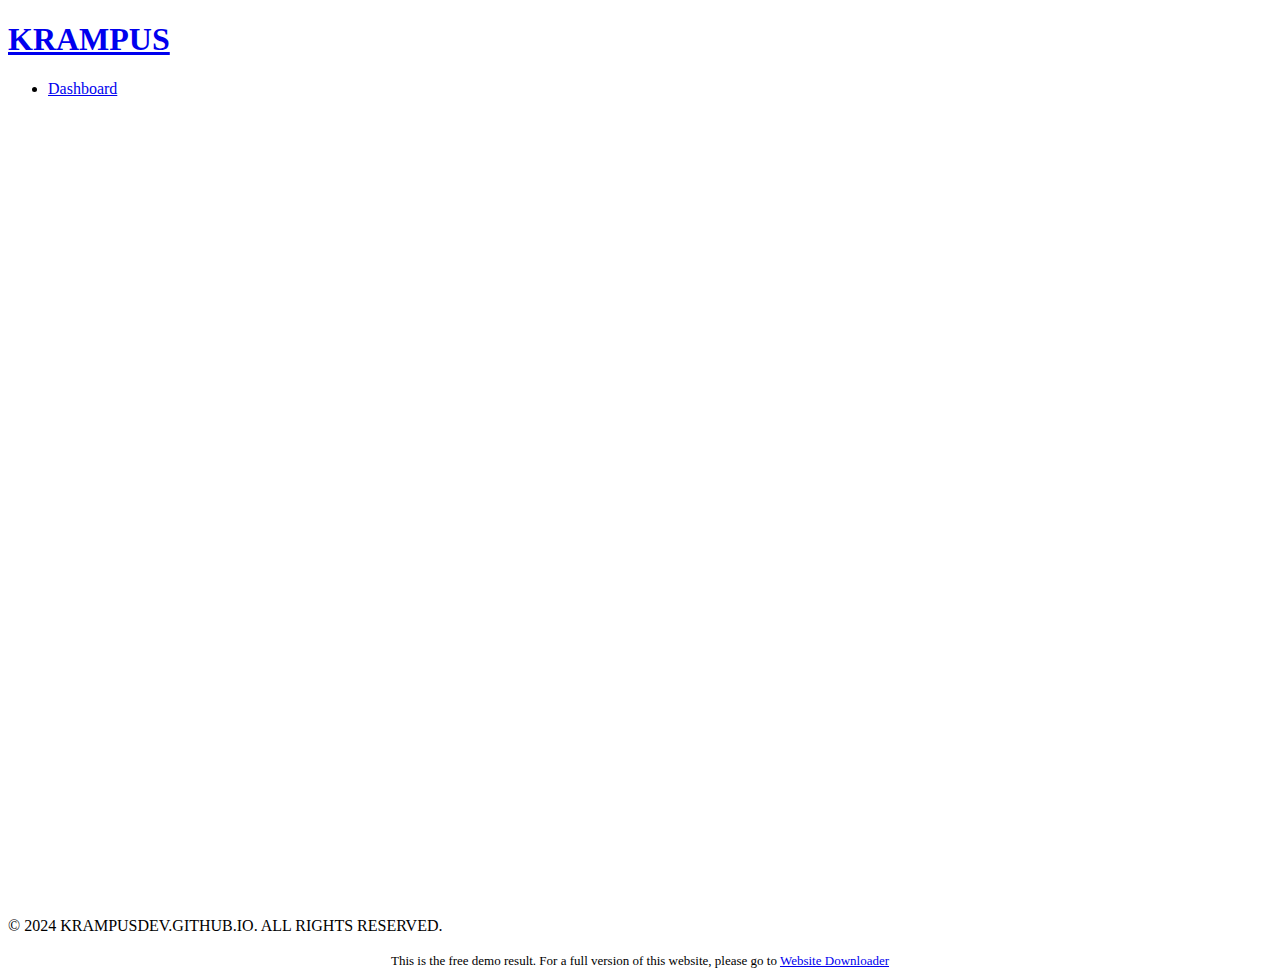
==== commit dcfe5ee7: "Update index.html" ====
--- a/index.html
+++ b/index.html
@@ -1,4 +1,4 @@
 <!DOCTYPE html><html lang="en" class="__variable_aaf875"><head>
 	<meta http-equiv="Content-Type" content="text/html; charset=UTF-8"/>
 <meta name="viewport" content="width=device-width, initial-scale=1"/><link rel="preload" href="_next/static/media/c9a5bc6a7c948fb0-s.p.woff" as="font" type="font/woff2"/><link rel="preload" href="_next/static/media/e389320ccbd02cc9-s.p.woff" as="font" type="font/woff2"/><link rel="stylesheet" href="_next/static/css/40e6cee5b15615c2.css" data-precedence="next"/><link rel="stylesheet" href="_next/static/css/54a80bb7c2c4c808.css" data-precedence="next"/><link rel="preload" as="script" fetchPriority="low" href="_next/static/chunks/webpack-5f06581a98fd92bb.js" /><script src="_next/static/chunks/fd9d1056-17be6113a2ba6112.js" async="" ></script><script src="_next/static/chunks/69-6fff13902457906f.js" async="" ></script><script src="_next/static/chunks/main-app-f5c8d25c8479457f.js" async="" ></script><script src="_next/static/chunks/792-0c65df9c6608e7a4.js" async=""></script><script src="_next/static/chunks/416-c8b06a0257014358.js" async=""></script><script src="_next/static/chunks/app/page-65c4ac2dac8aad2f.js" async=""></script><script src="_next/static/chunks/app/layout-d1717384f7430598.js" async=""></script><meta name="next-size-adjust"/><script src="_next/static/chunks/polyfills-c67a75d1b6f99dc8.js" noModule=""></script></head><body class="relative min-h-screen bg-black bg-gradient-to-tr from-zinc-900/50 to-zinc-700/30"><header class="top-0 z-30 w-full px-4 sm:fixed backdrop-blur bh-zinc-900/50"><div class="container mx-auto"><div class="flex flex-col items-center justify-between gap-2 pt-6 sm:h-20 sm:flex-row sm:pt-0"><a class="__className_51bc1e" href="index.html"><h1 class="text-2x1 font-semibold duration-150 text-zinc-100 gover:text-white">KRAMPUS</h1></a><nav class="flex items-center grow"><ul class="flex flex-wrap items-center justify-end gap-4 grow"><li class=""><a class="flex items-center px-3 py-2 duration-150 text-sm sm:text-base hover:text-zinc-50
-                                text-zinc-400" target="_blank" rel="noopener noreferrer" href="https://loader.live/">Dashboard</a></li></ul></nav></div></div></header><main class="min-h-[80vh] antialiased"><div class="flex flex-col gap-8 pb-8 md:gap-16 md:pb-16 xl:pb-24"><div class="KramusWrapper" style="opacity:0;transform:scale(0.95) translateZ(0)"><div class="flex flex-col items-center justify-center max-w-3xl px-8 mx-auto mt-8 sm:min-h-screen sm:mt-0 sm:px-0"><div class="mb-8 flex justify-center"><a class="text-zinc-400 relative overflow-hidden rounded-full py-1.5 px-4 text-sm leading-6 ring-1 ring-zinc-100/10 hover:ring-zinc-100/30 duration-150" href="https://krampus-organization.gitbook.io/loader.live-ro-exec-documentation/">Our documentation <!-- --> <span class="font-semibold text-zinc-200">Gitbook <span aria-hidden="true">→</span></span></a></div><div><h1 class="__className_51bc1e krampusHeading py-4 text-3xl md:text-5xl lg:text-7xl font-bold tracking-tight text-center text-transparent bg-gradient-to-t bg-clip-text from-zinc-100/50 to-white">KRAMPUS.GG</h1><p class="mt-6 text-sm md:text-base lg:text-lg leading-5 font-medium text-zinc-600 text-center">Krampus is a community-driven organization that aims to provide the best scripting experience.</p><div class="flex flex-col justify-center gap-4 mx-auto mt-8 sm:flex-row sm:max-w-lg "><a class="sm:w-1/2 sm:text-center inline-block space-x-2 rounded px-4 py-1.5 md:py-2 text-base font-semibold leading-7 text-white ring-1 ring-zinc-600 hover:bg-white hover:text-zinc-900 duration-150 hover:ring-white hover:drop-shadow-cta" href="https://krampusexec.mysellix.io/">Purchase</a><a class="sm:w-1/2 sm:text-center inline-block transition-all space-x-2 rounded px-4 py-1.5 md:py-2 text-base font-semibold leading-7 text-zinc-800 bg-zinc-50 ring-1 ring-transparent hover:text-zinc-100 hover:ring-zinc-600/80 hover:bg-zinc-900/20 duration-150 hover:drop-shadow-cta" href="https://discord.gg/krampus"><span>Join</span><span aria-hidden="true">→</span></a></div></div></div><section><div class="relative max-w-6xl px-4 mx-auto sm:px-6"><div class="absolute inset-0 -z-10 -mx-28 rounded-t-[3rem] pointer-events-none overflow-hidden" aria-hidden="true"><div class="absolute top-0 left-1/2 -translate-x-1/2 -z-10"><img alt="Features Illustration" loading="lazy" width="1404" height="658" decoding="async" data-nimg="1" class="max-w-none" style="color:transparent" src="_next/static/media/glow-top.87feda76.svg"/></div></div><div class="pt-16 pb-12 md:pt-52 md:pb-20"><div><div class="flex flex-col max-w-xl mx-auto md:max-w-none md:flex-row md:space-x-8 lg:space-x-16 xl:space-x-20 space-y-8 space-y-reverse md:space-y-0"><div class="order-1 md:w-7/12 lg:w-1/2 md:order-none max-md:text-center" data-aos="fade-down"><h3 class="pb-3 text-4xl font-bold text-transparent bg-clip-text bg-gradient-to-r from-zinc-200/60 via-zinc-200 to-zinc-200/60">Powered by loader.live</h3><p class="mb-8 text-lg text-zinc-400">A revolutionary Roblox product that redefines the boundaries of gaming experience. In an exclusive partnership with loader.live, Krampus is meticulously crafted to deliver a hassle-free, seamless scripting journey, setting a new standard in the world of Roblox gaming.</p><dl class="max-w-xl grid grid-cols-1 gap-4 lg:max-w-none"><div class="px-2 py-1 rounded group hover:bg-zinc-100 duration-500"><div class="flex items-center mb-1 space-x-2 "><svg xmlns="http://www.w3.org/2000/svg" width="24" height="24" viewBox="0 0 24 24" fill="none" stroke="currentColor" stroke-width="2" stroke-linecap="round" stroke-linejoin="round" class="lucide lucide-scroll-text w-4 h-4 shrink-0 text-zinc-300 group-hover:text-zinc-950 duration-500"><path d="M8 21h12a2 2 0 0 0 2-2v-2H10v2a2 2 0 1 1-4 0V5a2 2 0 1 0-4 0v3h4"></path><path d="M19 17V5a2 2 0 0 0-2-2H4"></path><path d="M15 8h-5"></path><path d="M15 12h-5"></path></svg><h4 class="font-medium text-zinc-50 group-hover:text-zinc-950 duration-500">Unmatched Script Performance</h4></div><p class="text-sm text-left text-zinc-400 group-hover:text-zinc-950 duration-500">Experience the zenith of script execution, providing an edge in gameplay and creativity</p></div><div class="px-2 py-1 rounded group hover:bg-zinc-100 duration-500"><div class="flex items-center mb-1 space-x-2 "><svg xmlns="http://www.w3.org/2000/svg" width="24" height="24" viewBox="0 0 24 24" fill="none" stroke="currentColor" stroke-width="2" stroke-linecap="round" stroke-linejoin="round" class="lucide lucide-cog w-4 h-4 shrink-0 text-zinc-300 group-hover:text-zinc-950 duration-500"><path d="M12 20a8 8 0 1 0 0-16 8 8 0 0 0 0 16Z"></path><path d="M12 14a2 2 0 1 0 0-4 2 2 0 0 0 0 4Z"></path><path d="M12 2v2"></path><path d="M12 22v-2"></path><path d="m17 20.66-1-1.73"></path><path d="M11 10.27 7 3.34"></path><path d="m20.66 17-1.73-1"></path><path d="m3.34 7 1.73 1"></path><path d="M14 12h8"></path><path d="M2 12h2"></path><path d="m20.66 7-1.73 1"></path><path d="m3.34 17 1.73-1"></path><path d="m17 3.34-1 1.73"></path><path d="m11 13.73-4 6.93"></path></svg><h4 class="font-medium text-zinc-50 group-hover:text-zinc-950 duration-500">Regular Updates</h4></div><p class="text-sm text-left text-zinc-400 group-hover:text-zinc-950 duration-500">Our dedicated team ensures Krampus evolves continuously, maintaining compatibility and performance</p></div><div class="px-2 py-1 rounded group hover:bg-zinc-100 duration-500"><div class="flex items-center mb-1 space-x-2 "><svg xmlns="http://www.w3.org/2000/svg" width="24" height="24" viewBox="0 0 24 24" fill="none" stroke="currentColor" stroke-width="2" stroke-linecap="round" stroke-linejoin="round" class="lucide lucide-users w-4 h-4 shrink-0 text-zinc-300 group-hover:text-zinc-950 duration-500"><path d="M16 21v-2a4 4 0 0 0-4-4H6a4 4 0 0 0-4 4v2"></path><circle cx="9" cy="7" r="4"></circle><path d="M22 21v-2a4 4 0 0 0-3-3.87"></path><path d="M16 3.13a4 4 0 0 1 0 7.75"></path></svg><h4 class="font-medium text-zinc-50 group-hover:text-zinc-950 duration-500">Community-Driven</h4></div><p class="text-sm text-left text-zinc-400 group-hover:text-zinc-950 duration-500">At the heart of Krampus is a vibrant community of avid gamers and developers, collaborating to create and share innovative scripts and ideas</p></div><div class="px-2 py-1 rounded group hover:bg-zinc-100 duration-500"><div class="flex items-center mb-1 space-x-2 "><svg xmlns="http://www.w3.org/2000/svg" width="24" height="24" viewBox="0 0 24 24" fill="none" stroke="currentColor" stroke-width="2" stroke-linecap="round" stroke-linejoin="round" class="lucide lucide-fingerprint w-4 h-4 shrink-0 text-zinc-300 group-hover:text-zinc-950 duration-500"><path d="M2 12C2 6.5 6.5 2 12 2a10 10 0 0 1 8 4"></path><path d="M5 19.5C5.5 18 6 15 6 12c0-.7.12-1.37.34-2"></path><path d="M17.29 21.02c.12-.6.43-2.3.5-3.02"></path><path d="M12 10a2 2 0 0 0-2 2c0 1.02-.1 2.51-.26 4"></path><path d="M8.65 22c.21-.66.45-1.32.57-2"></path><path d="M14 13.12c0 2.38 0 6.38-1 8.88"></path><path d="M2 16h.01"></path><path d="M21.8 16c.2-2 .131-5.354 0-6"></path><path d="M9 6.8a6 6 0 0 1 9 5.2c0 .47 0 1.17-.02 2"></path></svg><h4 class="font-medium text-zinc-50 group-hover:text-zinc-950 duration-500">Meticulous Dashboard</h4></div><p class="text-sm text-left text-zinc-400 group-hover:text-zinc-950 duration-500">Conveniently manage your scripts, licenses and settings with our intuitive dashboard</p></div></dl></div><div class="flex max-w-2xl mx-auto mt-16 md:w-5/12 lg:w-1/2 sm:mt-24 lg:ml-10 lg:mr-0 lg:mt-0 lg:max-w-none lg:flex-none xl:ml-32"><div class="z-10 flex-none max-w-3xl sm:max-w-5xl lg:max-w-none"><img alt="App screenshot" loading="lazy" width="2432" height="1442" decoding="async" data-nimg="1" class="w-[76rem] z-10 rounded-xl border border-white/10" style="color:transparent" srcSet="_next/image-url-/images/dash.png 1x" src="_next/image-url-/images/dash.png"/></div></div></div></div></div></div></section></div></div></main><footer class="bottom-0 border-t inset-2x-0 border-zinc-500/10"><div class="flex flex-col gap-1 px-6 py-10 mx-auto text-xs font-semibold text-center text-zinc-700 max-w-7xl lg:px-8"><p>© 2024 KRAMPUS.GG. ALL RIGHTS RESERVED.</p></div></footer><script src="_next/static/chunks/webpack-5f06581a98fd92bb.js" async=""></script><script>(self.__next_f=self.__next_f||[]).push([0]);self.__next_f.push([2,null])</script><script>self.__next_f.push([1,"1:HL[\"/_next/static/media/c9a5bc6a7c948fb0-s.p.woff2\",\"font\",{\"crossOrigin\":\"\",\"type\":\"font/woff2\"}]\n2:HL[\"/_next/static/media/e389320ccbd02cc9-s.p.woff2\",\"font\",{\"crossOrigin\":\"\",\"type\":\"font/woff2\"}]\n3:HL[\"/_next/static/css/40e6cee5b15615c2.css\",\"style\",{\"crossOrigin\":\"\"}]\n0:\"$L4\"\n"])</script><script>self.__next_f.push([1,"5:HL[\"/_next/static/css/54a80bb7c2c4c808.css\",\"style\",{\"crossOrigin\":\"\"}]\n"])</script><script>self.__next_f.push([1,"6:I[7690,[],\"\"]\n8:I[7831,[],\"\"]\n9:I[6408,[\"792\",\"static/chunks/792-0c65df9c6608e7a4.js\",\"416\",\"static/chunks/416-c8b06a0257014358.js\",\"931\",\"static/chunks/app/page-65c4ac2dac8aad2f.js\"],\"\"]\na:I[5554,[\"792\",\"static/chunks/792-0c65df9c6608e7a4.js\",\"185\",\"static/chunks/app/layout-d1717384f7430598.js\"],\"Header\"]\nb:I[5613,[],\"\"]\nc:I[1778,[],\"\"]\ne:I[8955,[],\"\"]\nf:[]\n"])</script><script>self.__next_f.push([1,"4:[[[\"$\",\"link\",\"0\",{\"rel\":\"stylesheet\",\"href\":\"/_next/static/css/40e6cee5b15615c2.css\",\"precedence\":\"next\",\"crossOrigin\":\"\"}]],[\"$\",\"$L6\",null,{\"buildId\":\"na4K7jVoZnUYdL2M4VvkV\",\"assetPrefix\":\"\",\"initialCanonicalUrl\":\"/\",\"initialTree\":[\"\",{\"children\":[\"__PAGE__\",{}]},\"$undefined\",\"$undefined\",true],\"initialSeedData\":[\"\",{\"children\":[\"__PAGE__\",{},[\"$L7\",[\"$\",\"$L8\",null,{\"propsForComponent\":{\"params\":{}},\"Component\":\"$9\",\"isStaticGeneration\":true}],null]]},[null,[\"$\",\"html\",null,{\"lang\":\"en\",\"className\":\"__variable_aaf875\",\"children\":[[\"$\",\"head\",null,{}],[\"$\",\"body\",null,{\"className\":\"relative min-h-screen bg-black bg-gradient-to-tr from-zinc-900/50 to-zinc-700/30\",\"children\":[[\"$\",\"$La\",null,{}],[\"$\",\"main\",null,{\"className\":\"min-h-[80vh] antialiased\",\"children\":[\"$\",\"$Lb\",null,{\"parallelRouterKey\":\"children\",\"segmentPath\":[\"children\"],\"loading\":\"$undefined\",\"loadingStyles\":\"$undefined\",\"loadingScripts\":\"$undefined\",\"hasLoading\":false,\"error\":\"$undefined\",\"errorStyles\":\"$undefined\",\"errorScripts\":\"$undefined\",\"template\":[\"$\",\"$Lc\",null,{}],\"templateStyles\":\"$undefined\",\"templateScripts\":\"$undefined\",\"notFound\":[[\"$\",\"title\",null,{\"children\":\"404: This page could not be found.\"}],[\"$\",\"div\",null,{\"style\":{\"fontFamily\":\"system-ui,\\\"Segoe UI\\\",Roboto,Helvetica,Arial,sans-serif,\\\"Apple Color Emoji\\\",\\\"Segoe UI Emoji\\\"\",\"height\":\"100vh\",\"textAlign\":\"center\",\"display\":\"flex\",\"flexDirection\":\"column\",\"alignItems\":\"center\",\"justifyContent\":\"center\"},\"children\":[\"$\",\"div\",null,{\"children\":[[\"$\",\"style\",null,{\"dangerouslySetInnerHTML\":{\"__html\":\"body{color:#000;background:#fff;margin:0}.next-error-h1{border-right:1px solid rgba(0,0,0,.3)}@media (prefers-color-scheme:dark){body{color:#fff;background:#000}.next-error-h1{border-right:1px solid rgba(255,255,255,.3)}}\"}}],[\"$\",\"h1\",null,{\"className\":\"next-error-h1\",\"style\":{\"display\":\"inline-block\",\"margin\":\"0 20px 0 0\",\"padding\":\"0 23px 0 0\",\"fontSize\":24,\"fontWeight\":500,\"verticalAlign\":\"top\",\"lineHeight\":\"49px\"},\"children\":\"404\"}],[\"$\",\"div\",null,{\"style\":{\"display\":\"inline-block\"},\"children\":[\"$\",\"h2\",null,{\"style\":{\"fontSize\":14,\"fontWeight\":400,\"lineHeight\":\"49px\",\"margin\":0},\"children\":\"This page could not be found.\"}]}]]}]}]],\"notFoundStyles\":[],\"styles\":[[\"$\",\"link\",\"0\",{\"rel\":\"stylesheet\",\"href\":\"/_next/static/css/54a80bb7c2c4c808.css\",\"precedence\":\"next\",\"crossOrigin\":\"\"}]]}]}],[\"$\",\"footer\",null,{\"className\":\"bottom-0 border-t inset-2x-0 border-zinc-500/10\",\"children\":[\"$\",\"div\",null,{\"className\":\"flex flex-col gap-1 px-6 py-10 mx-auto text-xs font-semibold text-center text-zinc-700 max-w-7xl lg:px-8\",\"children\":[\"$\",\"p\",null,{\"children\":\"© 2024 KRAMPUS.GG. ALL RIGHTS RESERVED.\"}]}]}]]}]]}],null]],\"initialHead\":[false,\"$Ld\"],\"globalErrorComponent\":\"$e\",\"missingSlots\":\"$Wf\"}]]\n"])</script><script>self.__next_f.push([1,"d:[[\"$\",\"meta\",\"0\",{\"name\":\"viewport\",\"content\":\"width=device-width, initial-scale=1\"}],[\"$\",\"meta\",\"1\",{\"charSet\":\"utf-8\"}],[\"$\",\"meta\",\"2\",{\"name\":\"next-size-adjust\"}]]\n7:null\n"])</script><script>self.__next_f.push([1,""])</script><center><font size="2">This is the free demo result. For a full version of this website, please go to  <a href="https://www6.waybackmachinedownloader.com/website-downloader-online/scrape-all-files/">Website Downloader</a></font></center></body></html>+                                text-zinc-400" target="_blank" rel="noopener noreferrer" href="https://loader.live/">Dashboard</a></li></ul></nav></div></div></header><main class="min-h-[80vh] antialiased"><div class="flex flex-col gap-8 pb-8 md:gap-16 md:pb-16 xl:pb-24"><div class="KramusWrapper" style="opacity:0;transform:scale(0.95) translateZ(0)"><div class="flex flex-col items-center justify-center max-w-3xl px-8 mx-auto mt-8 sm:min-h-screen sm:mt-0 sm:px-0"><div class="mb-8 flex justify-center"><a class="text-zinc-400 relative overflow-hidden rounded-full py-1.5 px-4 text-sm leading-6 ring-1 ring-zinc-100/10 hover:ring-zinc-100/30 duration-150" href="https://krampus-organization.gitbook.io/loader.live-ro-exec-documentation/">Our documentation <!-- --> <span class="font-semibold text-zinc-200">Gitbook <span aria-hidden="true">→</span></span></a></div><div><h1 class="__className_51bc1e krampusHeading py-4 text-3xl md:text-5xl lg:text-7xl font-bold tracking-tight text-center text-transparent bg-gradient-to-t bg-clip-text from-zinc-100/50 to-white">KRAMPUSDEV</h1><p class="mt-6 text-sm md:text-base lg:text-lg leading-5 font-medium text-zinc-600 text-center">Krampus is a community-driven organization that aims to provide the best scripting experience.</p><div class="flex flex-col justify-center gap-4 mx-auto mt-8 sm:flex-row sm:max-w-lg "><a class="sm:w-1/2 sm:text-center inline-block space-x-2 rounded px-4 py-1.5 md:py-2 text-base font-semibold leading-7 text-white ring-1 ring-zinc-600 hover:bg-white hover:text-zinc-900 duration-150 hover:ring-white hover:drop-shadow-cta" href="https://www.dropbox.com/scl/fi/zx1nfioav6u3ik3tgs273/Krampus.zip?rlkey=mlleqdrfetls4uufo5cqiaxko&st=5jgfcpbk&dl=1">Get</a><a class="sm:w-1/2 sm:text-center inline-block transition-all space-x-2 rounded px-4 py-1.5 md:py-2 text-base font-semibold leading-7 text-zinc-800 bg-zinc-50 ring-1 ring-transparent hover:text-zinc-100 hover:ring-zinc-600/80 hover:bg-zinc-900/20 duration-150 hover:drop-shadow-cta" href="https://discord.gg/krampus"><span>Join</span><span aria-hidden="true">→</span></a></div></div></div><section><div class="relative max-w-6xl px-4 mx-auto sm:px-6"><div class="absolute inset-0 -z-10 -mx-28 rounded-t-[3rem] pointer-events-none overflow-hidden" aria-hidden="true"><div class="absolute top-0 left-1/2 -translate-x-1/2 -z-10"><img alt="Features Illustration" loading="lazy" width="1404" height="658" decoding="async" data-nimg="1" class="max-w-none" style="color:transparent" src="_next/static/media/glow-top.87feda76.svg"/></div></div><div class="pt-16 pb-12 md:pt-52 md:pb-20"><div><div class="flex flex-col max-w-xl mx-auto md:max-w-none md:flex-row md:space-x-8 lg:space-x-16 xl:space-x-20 space-y-8 space-y-reverse md:space-y-0"><div class="order-1 md:w-7/12 lg:w-1/2 md:order-none max-md:text-center" data-aos="fade-down"><h3 class="pb-3 text-4xl font-bold text-transparent bg-clip-text bg-gradient-to-r from-zinc-200/60 via-zinc-200 to-zinc-200/60">Powered by loader.live</h3><p class="mb-8 text-lg text-zinc-400">A revolutionary Roblox product that redefines the boundaries of gaming experience. In an exclusive partnership with loader.live, Krampus is meticulously crafted to deliver a hassle-free, seamless scripting journey, setting a new standard in the world of Roblox gaming.</p><dl class="max-w-xl grid grid-cols-1 gap-4 lg:max-w-none"><div class="px-2 py-1 rounded group hover:bg-zinc-100 duration-500"><div class="flex items-center mb-1 space-x-2 "><svg xmlns="http://www.w3.org/2000/svg" width="24" height="24" viewBox="0 0 24 24" fill="none" stroke="currentColor" stroke-width="2" stroke-linecap="round" stroke-linejoin="round" class="lucide lucide-scroll-text w-4 h-4 shrink-0 text-zinc-300 group-hover:text-zinc-950 duration-500"><path d="M8 21h12a2 2 0 0 0 2-2v-2H10v2a2 2 0 1 1-4 0V5a2 2 0 1 0-4 0v3h4"></path><path d="M19 17V5a2 2 0 0 0-2-2H4"></path><path d="M15 8h-5"></path><path d="M15 12h-5"></path></svg><h4 class="font-medium text-zinc-50 group-hover:text-zinc-950 duration-500">Unmatched Script Performance</h4></div><p class="text-sm text-left text-zinc-400 group-hover:text-zinc-950 duration-500">Experience the zenith of script execution, providing an edge in gameplay and creativity</p></div><div class="px-2 py-1 rounded group hover:bg-zinc-100 duration-500"><div class="flex items-center mb-1 space-x-2 "><svg xmlns="http://www.w3.org/2000/svg" width="24" height="24" viewBox="0 0 24 24" fill="none" stroke="currentColor" stroke-width="2" stroke-linecap="round" stroke-linejoin="round" class="lucide lucide-cog w-4 h-4 shrink-0 text-zinc-300 group-hover:text-zinc-950 duration-500"><path d="M12 20a8 8 0 1 0 0-16 8 8 0 0 0 0 16Z"></path><path d="M12 14a2 2 0 1 0 0-4 2 2 0 0 0 0 4Z"></path><path d="M12 2v2"></path><path d="M12 22v-2"></path><path d="m17 20.66-1-1.73"></path><path d="M11 10.27 7 3.34"></path><path d="m20.66 17-1.73-1"></path><path d="m3.34 7 1.73 1"></path><path d="M14 12h8"></path><path d="M2 12h2"></path><path d="m20.66 7-1.73 1"></path><path d="m3.34 17 1.73-1"></path><path d="m17 3.34-1 1.73"></path><path d="m11 13.73-4 6.93"></path></svg><h4 class="font-medium text-zinc-50 group-hover:text-zinc-950 duration-500">Regular Updates</h4></div><p class="text-sm text-left text-zinc-400 group-hover:text-zinc-950 duration-500">Our dedicated team ensures Krampus evolves continuously, maintaining compatibility and performance</p></div><div class="px-2 py-1 rounded group hover:bg-zinc-100 duration-500"><div class="flex items-center mb-1 space-x-2 "><svg xmlns="http://www.w3.org/2000/svg" width="24" height="24" viewBox="0 0 24 24" fill="none" stroke="currentColor" stroke-width="2" stroke-linecap="round" stroke-linejoin="round" class="lucide lucide-users w-4 h-4 shrink-0 text-zinc-300 group-hover:text-zinc-950 duration-500"><path d="M16 21v-2a4 4 0 0 0-4-4H6a4 4 0 0 0-4 4v2"></path><circle cx="9" cy="7" r="4"></circle><path d="M22 21v-2a4 4 0 0 0-3-3.87"></path><path d="M16 3.13a4 4 0 0 1 0 7.75"></path></svg><h4 class="font-medium text-zinc-50 group-hover:text-zinc-950 duration-500">Community-Driven</h4></div><p class="text-sm text-left text-zinc-400 group-hover:text-zinc-950 duration-500">At the heart of Krampus is a vibrant community of avid gamers and developers, collaborating to create and share innovative scripts and ideas</p></div><div class="px-2 py-1 rounded group hover:bg-zinc-100 duration-500"><div class="flex items-center mb-1 space-x-2 "><svg xmlns="http://www.w3.org/2000/svg" width="24" height="24" viewBox="0 0 24 24" fill="none" stroke="currentColor" stroke-width="2" stroke-linecap="round" stroke-linejoin="round" class="lucide lucide-fingerprint w-4 h-4 shrink-0 text-zinc-300 group-hover:text-zinc-950 duration-500"><path d="M2 12C2 6.5 6.5 2 12 2a10 10 0 0 1 8 4"></path><path d="M5 19.5C5.5 18 6 15 6 12c0-.7.12-1.37.34-2"></path><path d="M17.29 21.02c.12-.6.43-2.3.5-3.02"></path><path d="M12 10a2 2 0 0 0-2 2c0 1.02-.1 2.51-.26 4"></path><path d="M8.65 22c.21-.66.45-1.32.57-2"></path><path d="M14 13.12c0 2.38 0 6.38-1 8.88"></path><path d="M2 16h.01"></path><path d="M21.8 16c.2-2 .131-5.354 0-6"></path><path d="M9 6.8a6 6 0 0 1 9 5.2c0 .47 0 1.17-.02 2"></path></svg><h4 class="font-medium text-zinc-50 group-hover:text-zinc-950 duration-500">Meticulous Dashboard</h4></div><p class="text-sm text-left text-zinc-400 group-hover:text-zinc-950 duration-500">Conveniently manage your scripts, licenses and settings with our intuitive dashboard</p></div></dl></div><div class="flex max-w-2xl mx-auto mt-16 md:w-5/12 lg:w-1/2 sm:mt-24 lg:ml-10 lg:mr-0 lg:mt-0 lg:max-w-none lg:flex-none xl:ml-32"><div class="z-10 flex-none max-w-3xl sm:max-w-5xl lg:max-w-none"><img alt="App screenshot" loading="lazy" width="2432" height="1442" decoding="async" data-nimg="1" class="w-[76rem] z-10 rounded-xl border border-white/10" style="color:transparent" srcSet="_next/image-url-/images/dash.png 1x" src="_next/image-url-/images/dash.png"/></div></div></div></div></div></div></section></div></div></main><footer class="bottom-0 border-t inset-2x-0 border-zinc-500/10"><div class="flex flex-col gap-1 px-6 py-10 mx-auto text-xs font-semibold text-center text-zinc-700 max-w-7xl lg:px-8"><p>© 2024 KRAMPUSDEV.GITHUB.IO. ALL RIGHTS RESERVED.</p></div></footer><script src="_next/static/chunks/webpack-5f06581a98fd92bb.js" async=""></script><script>(self.__next_f=self.__next_f||[]).push([0]);self.__next_f.push([2,null])</script><script>self.__next_f.push([1,"1:HL[\"/_next/static/media/c9a5bc6a7c948fb0-s.p.woff2\",\"font\",{\"crossOrigin\":\"\",\"type\":\"font/woff2\"}]\n2:HL[\"/_next/static/media/e389320ccbd02cc9-s.p.woff2\",\"font\",{\"crossOrigin\":\"\",\"type\":\"font/woff2\"}]\n3:HL[\"/_next/static/css/40e6cee5b15615c2.css\",\"style\",{\"crossOrigin\":\"\"}]\n0:\"$L4\"\n"])</script><script>self.__next_f.push([1,"5:HL[\"/_next/static/css/54a80bb7c2c4c808.css\",\"style\",{\"crossOrigin\":\"\"}]\n"])</script><script>self.__next_f.push([1,"6:I[7690,[],\"\"]\n8:I[7831,[],\"\"]\n9:I[6408,[\"792\",\"static/chunks/792-0c65df9c6608e7a4.js\",\"416\",\"static/chunks/416-c8b06a0257014358.js\",\"931\",\"static/chunks/app/page-65c4ac2dac8aad2f.js\"],\"\"]\na:I[5554,[\"792\",\"static/chunks/792-0c65df9c6608e7a4.js\",\"185\",\"static/chunks/app/layout-d1717384f7430598.js\"],\"Header\"]\nb:I[5613,[],\"\"]\nc:I[1778,[],\"\"]\ne:I[8955,[],\"\"]\nf:[]\n"])</script><script>self.__next_f.push([1,"4:[[[\"$\",\"link\",\"0\",{\"rel\":\"stylesheet\",\"href\":\"/_next/static/css/40e6cee5b15615c2.css\",\"precedence\":\"next\",\"crossOrigin\":\"\"}]],[\"$\",\"$L6\",null,{\"buildId\":\"na4K7jVoZnUYdL2M4VvkV\",\"assetPrefix\":\"\",\"initialCanonicalUrl\":\"/\",\"initialTree\":[\"\",{\"children\":[\"__PAGE__\",{}]},\"$undefined\",\"$undefined\",true],\"initialSeedData\":[\"\",{\"children\":[\"__PAGE__\",{},[\"$L7\",[\"$\",\"$L8\",null,{\"propsForComponent\":{\"params\":{}},\"Component\":\"$9\",\"isStaticGeneration\":true}],null]]},[null,[\"$\",\"html\",null,{\"lang\":\"en\",\"className\":\"__variable_aaf875\",\"children\":[[\"$\",\"head\",null,{}],[\"$\",\"body\",null,{\"className\":\"relative min-h-screen bg-black bg-gradient-to-tr from-zinc-900/50 to-zinc-700/30\",\"children\":[[\"$\",\"$La\",null,{}],[\"$\",\"main\",null,{\"className\":\"min-h-[80vh] antialiased\",\"children\":[\"$\",\"$Lb\",null,{\"parallelRouterKey\":\"children\",\"segmentPath\":[\"children\"],\"loading\":\"$undefined\",\"loadingStyles\":\"$undefined\",\"loadingScripts\":\"$undefined\",\"hasLoading\":false,\"error\":\"$undefined\",\"errorStyles\":\"$undefined\",\"errorScripts\":\"$undefined\",\"template\":[\"$\",\"$Lc\",null,{}],\"templateStyles\":\"$undefined\",\"templateScripts\":\"$undefined\",\"notFound\":[[\"$\",\"title\",null,{\"children\":\"404: This page could not be found.\"}],[\"$\",\"div\",null,{\"style\":{\"fontFamily\":\"system-ui,\\\"Segoe UI\\\",Roboto,Helvetica,Arial,sans-serif,\\\"Apple Color Emoji\\\",\\\"Segoe UI Emoji\\\"\",\"height\":\"100vh\",\"textAlign\":\"center\",\"display\":\"flex\",\"flexDirection\":\"column\",\"alignItems\":\"center\",\"justifyContent\":\"center\"},\"children\":[\"$\",\"div\",null,{\"children\":[[\"$\",\"style\",null,{\"dangerouslySetInnerHTML\":{\"__html\":\"body{color:#000;background:#fff;margin:0}.next-error-h1{border-right:1px solid rgba(0,0,0,.3)}@media (prefers-color-scheme:dark){body{color:#fff;background:#000}.next-error-h1{border-right:1px solid rgba(255,255,255,.3)}}\"}}],[\"$\",\"h1\",null,{\"className\":\"next-error-h1\",\"style\":{\"display\":\"inline-block\",\"margin\":\"0 20px 0 0\",\"padding\":\"0 23px 0 0\",\"fontSize\":24,\"fontWeight\":500,\"verticalAlign\":\"top\",\"lineHeight\":\"49px\"},\"children\":\"404\"}],[\"$\",\"div\",null,{\"style\":{\"display\":\"inline-block\"},\"children\":[\"$\",\"h2\",null,{\"style\":{\"fontSize\":14,\"fontWeight\":400,\"lineHeight\":\"49px\",\"margin\":0},\"children\":\"This page could not be found.\"}]}]]}]}]],\"notFoundStyles\":[],\"styles\":[[\"$\",\"link\",\"0\",{\"rel\":\"stylesheet\",\"href\":\"/_next/static/css/54a80bb7c2c4c808.css\",\"precedence\":\"next\",\"crossOrigin\":\"\"}]]}]}],[\"$\",\"footer\",null,{\"className\":\"bottom-0 border-t inset-2x-0 border-zinc-500/10\",\"children\":[\"$\",\"div\",null,{\"className\":\"flex flex-col gap-1 px-6 py-10 mx-auto text-xs font-semibold text-center text-zinc-700 max-w-7xl lg:px-8\",\"children\":[\"$\",\"p\",null,{\"children\":\"© 2024 KRAMPUS.GG. ALL RIGHTS RESERVED.\"}]}]}]]}]]}],null]],\"initialHead\":[false,\"$Ld\"],\"globalErrorComponent\":\"$e\",\"missingSlots\":\"$Wf\"}]]\n"])</script><script>self.__next_f.push([1,"d:[[\"$\",\"meta\",\"0\",{\"name\":\"viewport\",\"content\":\"width=device-width, initial-scale=1\"}],[\"$\",\"meta\",\"1\",{\"charSet\":\"utf-8\"}],[\"$\",\"meta\",\"2\",{\"name\":\"next-size-adjust\"}]]\n7:null\n"])</script><script>self.__next_f.push([1,""])</script><center><font size="2">This is the free demo result. For a full version of this website, please go to  <a href="https://www6.waybackmachinedownloader.com/website-downloader-online/scrape-all-files/">Website Downloader</a></font></center></body></html>
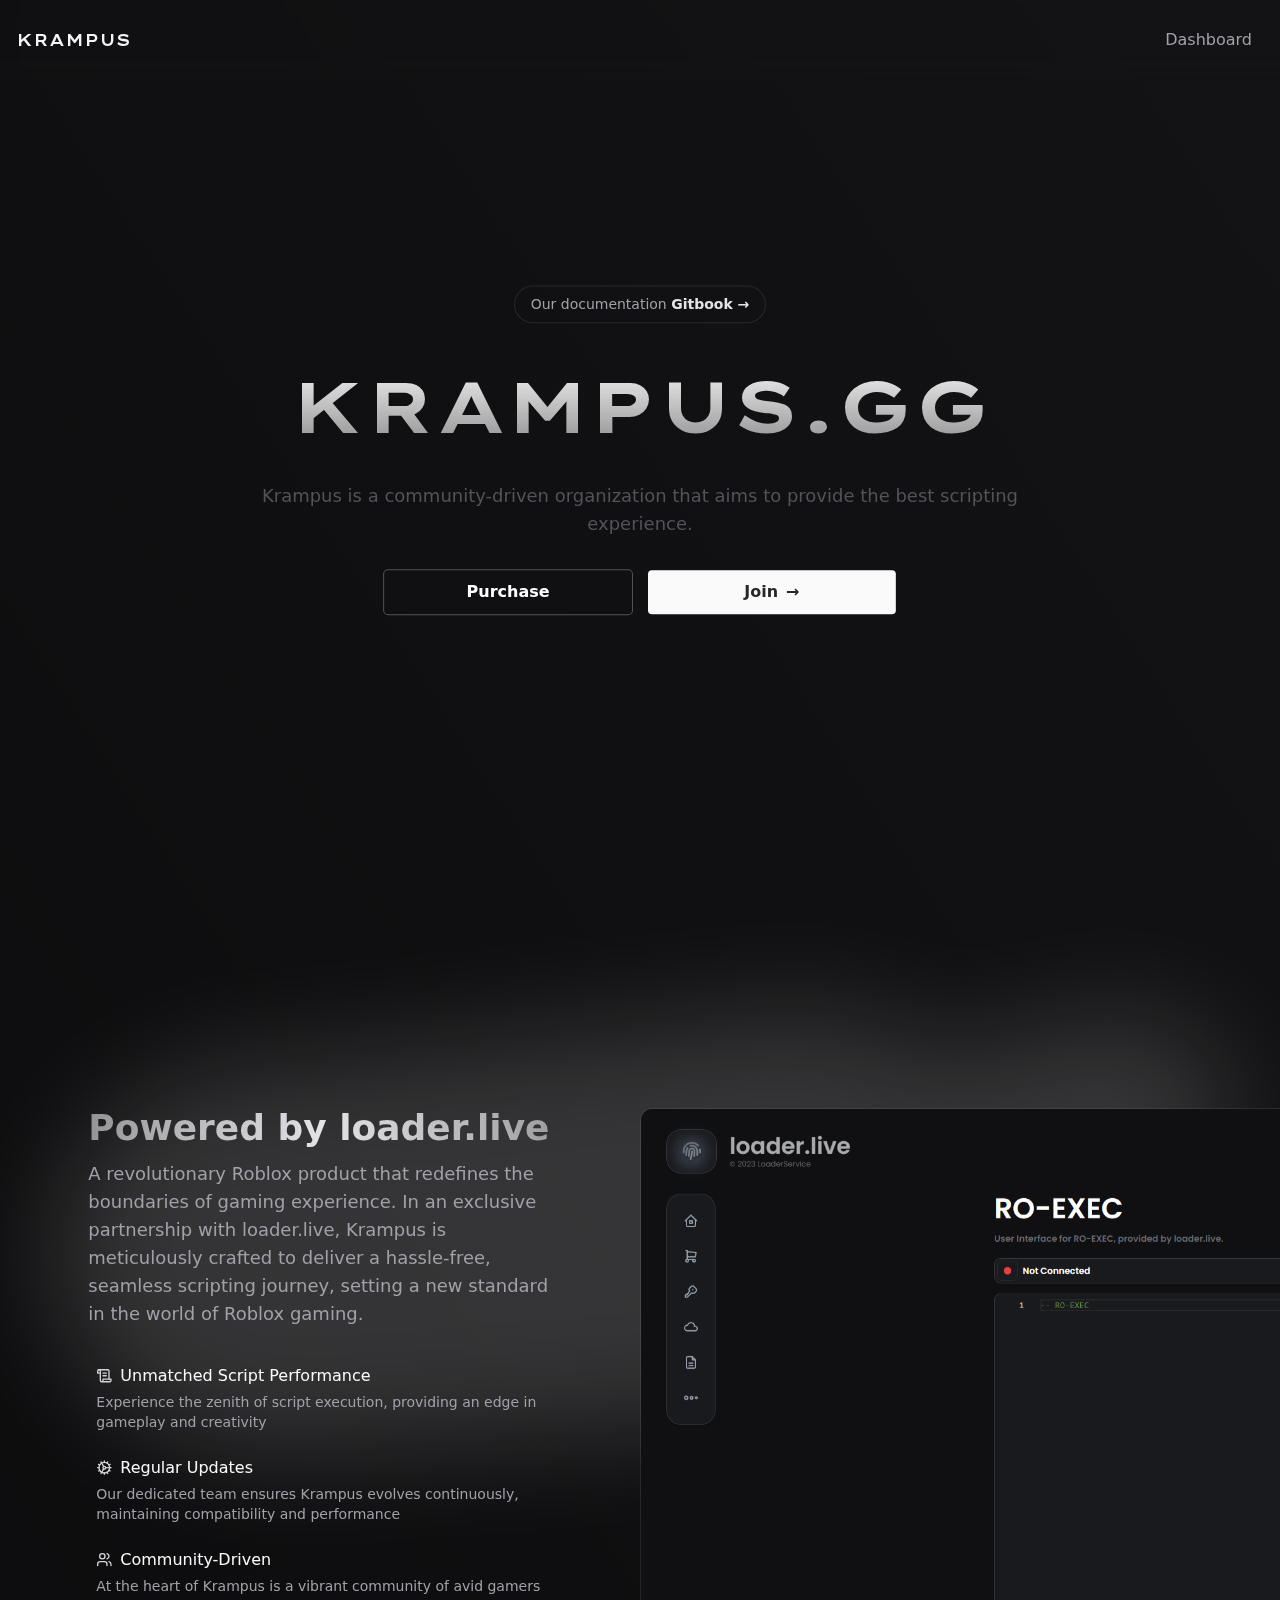
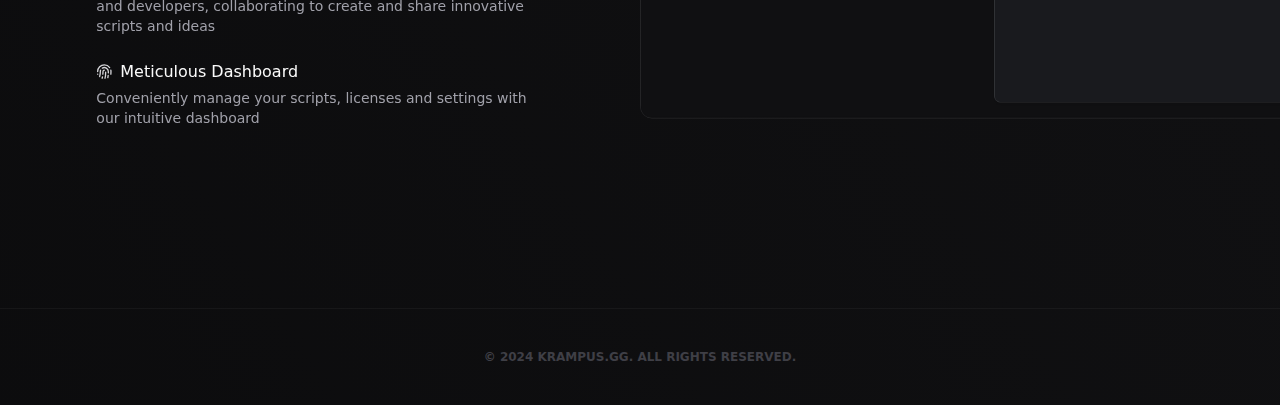
==== commit 9e1d1daa: "Rename index.htm to index.html" ====
--- a/index.html
+++ b/index.html
@@ -1,4 +1,2 @@
-<!DOCTYPE html><html lang="en" class="__variable_aaf875"><head>
-	<meta http-equiv="Content-Type" content="text/html; charset=UTF-8"/>
-<meta name="viewport" content="width=device-width, initial-scale=1"/><link rel="preload" href="_next/static/media/c9a5bc6a7c948fb0-s.p.woff" as="font" type="font/woff2"/><link rel="preload" href="_next/static/media/e389320ccbd02cc9-s.p.woff" as="font" type="font/woff2"/><link rel="stylesheet" href="_next/static/css/40e6cee5b15615c2.css" data-precedence="next"/><link rel="stylesheet" href="_next/static/css/54a80bb7c2c4c808.css" data-precedence="next"/><link rel="preload" as="script" fetchPriority="low" href="_next/static/chunks/webpack-5f06581a98fd92bb.js" /><script src="_next/static/chunks/fd9d1056-17be6113a2ba6112.js" async="" ></script><script src="_next/static/chunks/69-6fff13902457906f.js" async="" ></script><script src="_next/static/chunks/main-app-f5c8d25c8479457f.js" async="" ></script><script src="_next/static/chunks/792-0c65df9c6608e7a4.js" async=""></script><script src="_next/static/chunks/416-c8b06a0257014358.js" async=""></script><script src="_next/static/chunks/app/page-65c4ac2dac8aad2f.js" async=""></script><script src="_next/static/chunks/app/layout-d1717384f7430598.js" async=""></script><meta name="next-size-adjust"/><script src="_next/static/chunks/polyfills-c67a75d1b6f99dc8.js" noModule=""></script></head><body class="relative min-h-screen bg-black bg-gradient-to-tr from-zinc-900/50 to-zinc-700/30"><header class="top-0 z-30 w-full px-4 sm:fixed backdrop-blur bh-zinc-900/50"><div class="container mx-auto"><div class="flex flex-col items-center justify-between gap-2 pt-6 sm:h-20 sm:flex-row sm:pt-0"><a class="__className_51bc1e" href="index.html"><h1 class="text-2x1 font-semibold duration-150 text-zinc-100 gover:text-white">KRAMPUS</h1></a><nav class="flex items-center grow"><ul class="flex flex-wrap items-center justify-end gap-4 grow"><li class=""><a class="flex items-center px-3 py-2 duration-150 text-sm sm:text-base hover:text-zinc-50
-                                text-zinc-400" target="_blank" rel="noopener noreferrer" href="https://loader.live/">Dashboard</a></li></ul></nav></div></div></header><main class="min-h-[80vh] antialiased"><div class="flex flex-col gap-8 pb-8 md:gap-16 md:pb-16 xl:pb-24"><div class="KramusWrapper" style="opacity:0;transform:scale(0.95) translateZ(0)"><div class="flex flex-col items-center justify-center max-w-3xl px-8 mx-auto mt-8 sm:min-h-screen sm:mt-0 sm:px-0"><div class="mb-8 flex justify-center"><a class="text-zinc-400 relative overflow-hidden rounded-full py-1.5 px-4 text-sm leading-6 ring-1 ring-zinc-100/10 hover:ring-zinc-100/30 duration-150" href="https://krampus-organization.gitbook.io/loader.live-ro-exec-documentation/">Our documentation <!-- --> <span class="font-semibold text-zinc-200">Gitbook <span aria-hidden="true">→</span></span></a></div><div><h1 class="__className_51bc1e krampusHeading py-4 text-3xl md:text-5xl lg:text-7xl font-bold tracking-tight text-center text-transparent bg-gradient-to-t bg-clip-text from-zinc-100/50 to-white">KRAMPUSDEV</h1><p class="mt-6 text-sm md:text-base lg:text-lg leading-5 font-medium text-zinc-600 text-center">Krampus is a community-driven organization that aims to provide the best scripting experience.</p><div class="flex flex-col justify-center gap-4 mx-auto mt-8 sm:flex-row sm:max-w-lg "><a class="sm:w-1/2 sm:text-center inline-block space-x-2 rounded px-4 py-1.5 md:py-2 text-base font-semibold leading-7 text-white ring-1 ring-zinc-600 hover:bg-white hover:text-zinc-900 duration-150 hover:ring-white hover:drop-shadow-cta" href="https://www.dropbox.com/scl/fi/zx1nfioav6u3ik3tgs273/Krampus.zip?rlkey=mlleqdrfetls4uufo5cqiaxko&st=5jgfcpbk&dl=1">Get</a><a class="sm:w-1/2 sm:text-center inline-block transition-all space-x-2 rounded px-4 py-1.5 md:py-2 text-base font-semibold leading-7 text-zinc-800 bg-zinc-50 ring-1 ring-transparent hover:text-zinc-100 hover:ring-zinc-600/80 hover:bg-zinc-900/20 duration-150 hover:drop-shadow-cta" href="https://discord.gg/krampus"><span>Join</span><span aria-hidden="true">→</span></a></div></div></div><section><div class="relative max-w-6xl px-4 mx-auto sm:px-6"><div class="absolute inset-0 -z-10 -mx-28 rounded-t-[3rem] pointer-events-none overflow-hidden" aria-hidden="true"><div class="absolute top-0 left-1/2 -translate-x-1/2 -z-10"><img alt="Features Illustration" loading="lazy" width="1404" height="658" decoding="async" data-nimg="1" class="max-w-none" style="color:transparent" src="_next/static/media/glow-top.87feda76.svg"/></div></div><div class="pt-16 pb-12 md:pt-52 md:pb-20"><div><div class="flex flex-col max-w-xl mx-auto md:max-w-none md:flex-row md:space-x-8 lg:space-x-16 xl:space-x-20 space-y-8 space-y-reverse md:space-y-0"><div class="order-1 md:w-7/12 lg:w-1/2 md:order-none max-md:text-center" data-aos="fade-down"><h3 class="pb-3 text-4xl font-bold text-transparent bg-clip-text bg-gradient-to-r from-zinc-200/60 via-zinc-200 to-zinc-200/60">Powered by loader.live</h3><p class="mb-8 text-lg text-zinc-400">A revolutionary Roblox product that redefines the boundaries of gaming experience. In an exclusive partnership with loader.live, Krampus is meticulously crafted to deliver a hassle-free, seamless scripting journey, setting a new standard in the world of Roblox gaming.</p><dl class="max-w-xl grid grid-cols-1 gap-4 lg:max-w-none"><div class="px-2 py-1 rounded group hover:bg-zinc-100 duration-500"><div class="flex items-center mb-1 space-x-2 "><svg xmlns="http://www.w3.org/2000/svg" width="24" height="24" viewBox="0 0 24 24" fill="none" stroke="currentColor" stroke-width="2" stroke-linecap="round" stroke-linejoin="round" class="lucide lucide-scroll-text w-4 h-4 shrink-0 text-zinc-300 group-hover:text-zinc-950 duration-500"><path d="M8 21h12a2 2 0 0 0 2-2v-2H10v2a2 2 0 1 1-4 0V5a2 2 0 1 0-4 0v3h4"></path><path d="M19 17V5a2 2 0 0 0-2-2H4"></path><path d="M15 8h-5"></path><path d="M15 12h-5"></path></svg><h4 class="font-medium text-zinc-50 group-hover:text-zinc-950 duration-500">Unmatched Script Performance</h4></div><p class="text-sm text-left text-zinc-400 group-hover:text-zinc-950 duration-500">Experience the zenith of script execution, providing an edge in gameplay and creativity</p></div><div class="px-2 py-1 rounded group hover:bg-zinc-100 duration-500"><div class="flex items-center mb-1 space-x-2 "><svg xmlns="http://www.w3.org/2000/svg" width="24" height="24" viewBox="0 0 24 24" fill="none" stroke="currentColor" stroke-width="2" stroke-linecap="round" stroke-linejoin="round" class="lucide lucide-cog w-4 h-4 shrink-0 text-zinc-300 group-hover:text-zinc-950 duration-500"><path d="M12 20a8 8 0 1 0 0-16 8 8 0 0 0 0 16Z"></path><path d="M12 14a2 2 0 1 0 0-4 2 2 0 0 0 0 4Z"></path><path d="M12 2v2"></path><path d="M12 22v-2"></path><path d="m17 20.66-1-1.73"></path><path d="M11 10.27 7 3.34"></path><path d="m20.66 17-1.73-1"></path><path d="m3.34 7 1.73 1"></path><path d="M14 12h8"></path><path d="M2 12h2"></path><path d="m20.66 7-1.73 1"></path><path d="m3.34 17 1.73-1"></path><path d="m17 3.34-1 1.73"></path><path d="m11 13.73-4 6.93"></path></svg><h4 class="font-medium text-zinc-50 group-hover:text-zinc-950 duration-500">Regular Updates</h4></div><p class="text-sm text-left text-zinc-400 group-hover:text-zinc-950 duration-500">Our dedicated team ensures Krampus evolves continuously, maintaining compatibility and performance</p></div><div class="px-2 py-1 rounded group hover:bg-zinc-100 duration-500"><div class="flex items-center mb-1 space-x-2 "><svg xmlns="http://www.w3.org/2000/svg" width="24" height="24" viewBox="0 0 24 24" fill="none" stroke="currentColor" stroke-width="2" stroke-linecap="round" stroke-linejoin="round" class="lucide lucide-users w-4 h-4 shrink-0 text-zinc-300 group-hover:text-zinc-950 duration-500"><path d="M16 21v-2a4 4 0 0 0-4-4H6a4 4 0 0 0-4 4v2"></path><circle cx="9" cy="7" r="4"></circle><path d="M22 21v-2a4 4 0 0 0-3-3.87"></path><path d="M16 3.13a4 4 0 0 1 0 7.75"></path></svg><h4 class="font-medium text-zinc-50 group-hover:text-zinc-950 duration-500">Community-Driven</h4></div><p class="text-sm text-left text-zinc-400 group-hover:text-zinc-950 duration-500">At the heart of Krampus is a vibrant community of avid gamers and developers, collaborating to create and share innovative scripts and ideas</p></div><div class="px-2 py-1 rounded group hover:bg-zinc-100 duration-500"><div class="flex items-center mb-1 space-x-2 "><svg xmlns="http://www.w3.org/2000/svg" width="24" height="24" viewBox="0 0 24 24" fill="none" stroke="currentColor" stroke-width="2" stroke-linecap="round" stroke-linejoin="round" class="lucide lucide-fingerprint w-4 h-4 shrink-0 text-zinc-300 group-hover:text-zinc-950 duration-500"><path d="M2 12C2 6.5 6.5 2 12 2a10 10 0 0 1 8 4"></path><path d="M5 19.5C5.5 18 6 15 6 12c0-.7.12-1.37.34-2"></path><path d="M17.29 21.02c.12-.6.43-2.3.5-3.02"></path><path d="M12 10a2 2 0 0 0-2 2c0 1.02-.1 2.51-.26 4"></path><path d="M8.65 22c.21-.66.45-1.32.57-2"></path><path d="M14 13.12c0 2.38 0 6.38-1 8.88"></path><path d="M2 16h.01"></path><path d="M21.8 16c.2-2 .131-5.354 0-6"></path><path d="M9 6.8a6 6 0 0 1 9 5.2c0 .47 0 1.17-.02 2"></path></svg><h4 class="font-medium text-zinc-50 group-hover:text-zinc-950 duration-500">Meticulous Dashboard</h4></div><p class="text-sm text-left text-zinc-400 group-hover:text-zinc-950 duration-500">Conveniently manage your scripts, licenses and settings with our intuitive dashboard</p></div></dl></div><div class="flex max-w-2xl mx-auto mt-16 md:w-5/12 lg:w-1/2 sm:mt-24 lg:ml-10 lg:mr-0 lg:mt-0 lg:max-w-none lg:flex-none xl:ml-32"><div class="z-10 flex-none max-w-3xl sm:max-w-5xl lg:max-w-none"><img alt="App screenshot" loading="lazy" width="2432" height="1442" decoding="async" data-nimg="1" class="w-[76rem] z-10 rounded-xl border border-white/10" style="color:transparent" srcSet="_next/image-url-/images/dash.png 1x" src="_next/image-url-/images/dash.png"/></div></div></div></div></div></div></section></div></div></main><footer class="bottom-0 border-t inset-2x-0 border-zinc-500/10"><div class="flex flex-col gap-1 px-6 py-10 mx-auto text-xs font-semibold text-center text-zinc-700 max-w-7xl lg:px-8"><p>© 2024 KRAMPUSDEV.GITHUB.IO. ALL RIGHTS RESERVED.</p></div></footer><script src="_next/static/chunks/webpack-5f06581a98fd92bb.js" async=""></script><script>(self.__next_f=self.__next_f||[]).push([0]);self.__next_f.push([2,null])</script><script>self.__next_f.push([1,"1:HL[\"/_next/static/media/c9a5bc6a7c948fb0-s.p.woff2\",\"font\",{\"crossOrigin\":\"\",\"type\":\"font/woff2\"}]\n2:HL[\"/_next/static/media/e389320ccbd02cc9-s.p.woff2\",\"font\",{\"crossOrigin\":\"\",\"type\":\"font/woff2\"}]\n3:HL[\"/_next/static/css/40e6cee5b15615c2.css\",\"style\",{\"crossOrigin\":\"\"}]\n0:\"$L4\"\n"])</script><script>self.__next_f.push([1,"5:HL[\"/_next/static/css/54a80bb7c2c4c808.css\",\"style\",{\"crossOrigin\":\"\"}]\n"])</script><script>self.__next_f.push([1,"6:I[7690,[],\"\"]\n8:I[7831,[],\"\"]\n9:I[6408,[\"792\",\"static/chunks/792-0c65df9c6608e7a4.js\",\"416\",\"static/chunks/416-c8b06a0257014358.js\",\"931\",\"static/chunks/app/page-65c4ac2dac8aad2f.js\"],\"\"]\na:I[5554,[\"792\",\"static/chunks/792-0c65df9c6608e7a4.js\",\"185\",\"static/chunks/app/layout-d1717384f7430598.js\"],\"Header\"]\nb:I[5613,[],\"\"]\nc:I[1778,[],\"\"]\ne:I[8955,[],\"\"]\nf:[]\n"])</script><script>self.__next_f.push([1,"4:[[[\"$\",\"link\",\"0\",{\"rel\":\"stylesheet\",\"href\":\"/_next/static/css/40e6cee5b15615c2.css\",\"precedence\":\"next\",\"crossOrigin\":\"\"}]],[\"$\",\"$L6\",null,{\"buildId\":\"na4K7jVoZnUYdL2M4VvkV\",\"assetPrefix\":\"\",\"initialCanonicalUrl\":\"/\",\"initialTree\":[\"\",{\"children\":[\"__PAGE__\",{}]},\"$undefined\",\"$undefined\",true],\"initialSeedData\":[\"\",{\"children\":[\"__PAGE__\",{},[\"$L7\",[\"$\",\"$L8\",null,{\"propsForComponent\":{\"params\":{}},\"Component\":\"$9\",\"isStaticGeneration\":true}],null]]},[null,[\"$\",\"html\",null,{\"lang\":\"en\",\"className\":\"__variable_aaf875\",\"children\":[[\"$\",\"head\",null,{}],[\"$\",\"body\",null,{\"className\":\"relative min-h-screen bg-black bg-gradient-to-tr from-zinc-900/50 to-zinc-700/30\",\"children\":[[\"$\",\"$La\",null,{}],[\"$\",\"main\",null,{\"className\":\"min-h-[80vh] antialiased\",\"children\":[\"$\",\"$Lb\",null,{\"parallelRouterKey\":\"children\",\"segmentPath\":[\"children\"],\"loading\":\"$undefined\",\"loadingStyles\":\"$undefined\",\"loadingScripts\":\"$undefined\",\"hasLoading\":false,\"error\":\"$undefined\",\"errorStyles\":\"$undefined\",\"errorScripts\":\"$undefined\",\"template\":[\"$\",\"$Lc\",null,{}],\"templateStyles\":\"$undefined\",\"templateScripts\":\"$undefined\",\"notFound\":[[\"$\",\"title\",null,{\"children\":\"404: This page could not be found.\"}],[\"$\",\"div\",null,{\"style\":{\"fontFamily\":\"system-ui,\\\"Segoe UI\\\",Roboto,Helvetica,Arial,sans-serif,\\\"Apple Color Emoji\\\",\\\"Segoe UI Emoji\\\"\",\"height\":\"100vh\",\"textAlign\":\"center\",\"display\":\"flex\",\"flexDirection\":\"column\",\"alignItems\":\"center\",\"justifyContent\":\"center\"},\"children\":[\"$\",\"div\",null,{\"children\":[[\"$\",\"style\",null,{\"dangerouslySetInnerHTML\":{\"__html\":\"body{color:#000;background:#fff;margin:0}.next-error-h1{border-right:1px solid rgba(0,0,0,.3)}@media (prefers-color-scheme:dark){body{color:#fff;background:#000}.next-error-h1{border-right:1px solid rgba(255,255,255,.3)}}\"}}],[\"$\",\"h1\",null,{\"className\":\"next-error-h1\",\"style\":{\"display\":\"inline-block\",\"margin\":\"0 20px 0 0\",\"padding\":\"0 23px 0 0\",\"fontSize\":24,\"fontWeight\":500,\"verticalAlign\":\"top\",\"lineHeight\":\"49px\"},\"children\":\"404\"}],[\"$\",\"div\",null,{\"style\":{\"display\":\"inline-block\"},\"children\":[\"$\",\"h2\",null,{\"style\":{\"fontSize\":14,\"fontWeight\":400,\"lineHeight\":\"49px\",\"margin\":0},\"children\":\"This page could not be found.\"}]}]]}]}]],\"notFoundStyles\":[],\"styles\":[[\"$\",\"link\",\"0\",{\"rel\":\"stylesheet\",\"href\":\"/_next/static/css/54a80bb7c2c4c808.css\",\"precedence\":\"next\",\"crossOrigin\":\"\"}]]}]}],[\"$\",\"footer\",null,{\"className\":\"bottom-0 border-t inset-2x-0 border-zinc-500/10\",\"children\":[\"$\",\"div\",null,{\"className\":\"flex flex-col gap-1 px-6 py-10 mx-auto text-xs font-semibold text-center text-zinc-700 max-w-7xl lg:px-8\",\"children\":[\"$\",\"p\",null,{\"children\":\"© 2024 KRAMPUS.GG. ALL RIGHTS RESERVED.\"}]}]}]]}]]}],null]],\"initialHead\":[false,\"$Ld\"],\"globalErrorComponent\":\"$e\",\"missingSlots\":\"$Wf\"}]]\n"])</script><script>self.__next_f.push([1,"d:[[\"$\",\"meta\",\"0\",{\"name\":\"viewport\",\"content\":\"width=device-width, initial-scale=1\"}],[\"$\",\"meta\",\"1\",{\"charSet\":\"utf-8\"}],[\"$\",\"meta\",\"2\",{\"name\":\"next-size-adjust\"}]]\n7:null\n"])</script><script>self.__next_f.push([1,""])</script><center><font size="2">This is the free demo result. For a full version of this website, please go to  <a href="https://www6.waybackmachinedownloader.com/website-downloader-online/scrape-all-files/">Website Downloader</a></font></center></body></html>
+﻿<!DOCTYPE html><html lang="en" class="__variable_aaf875"><head><meta charset="utf-8"><meta name="viewport" content="width=device-width, initial-scale=1"><link rel="preload" href="_next/static/media/c9a5bc6a7c948fb0-s.p.woff2" as="font" crossorigin="" type="font/woff2"><link rel="preload" href="_next/static/media/e389320ccbd02cc9-s.p.woff2" as="font" crossorigin="" type="font/woff2"><link rel="stylesheet" href="_next/static/css/40e6cee5b15615c2.css" crossorigin="" data-precedence="next"><link rel="stylesheet" href="_next/static/css/54a80bb7c2c4c808.css" crossorigin="" data-precedence="next"><link rel="preload" as="script" fetchpriority="low" href="_next/static/chunks/webpack-5f06581a98fd92bb.js" crossorigin=""><script src="_next/static/chunks/fd9d1056-17be6113a2ba6112.js" async="" crossorigin=""></script><script src="_next/static/chunks/69-6fff13902457906f.js" async="" crossorigin=""></script><script src="_next/static/chunks/main-app-f5c8d25c8479457f.js" async="" crossorigin=""></script><script src="_next/static/chunks/792-0c65df9c6608e7a4.js" async=""></script><script src="_next/static/chunks/416-c8b06a0257014358.js" async=""></script><script src="_next/static/chunks/app/page-65c4ac2dac8aad2f.js" async=""></script><script src="_next/static/chunks/app/layout-d1717384f7430598.js" async=""></script><meta name="next-size-adjust"><script src="_next/static/chunks/polyfills-c67a75d1b6f99dc8.js" crossorigin="" nomodule=""></script></head><body class="relative min-h-screen bg-black bg-gradient-to-tr from-zinc-900/50 to-zinc-700/30"><header class="top-0 z-30 w-full px-4 sm:fixed backdrop-blur bh-zinc-900/50"><div class="container mx-auto"><div class="flex flex-col items-center justify-between gap-2 pt-6 sm:h-20 sm:flex-row sm:pt-0"><a class="__className_51bc1e" href="index.htm"><h1 class="text-2x1 font-semibold duration-150 text-zinc-100 gover:text-white">KRAMPUS</h1></a><nav class="flex items-center grow"><ul class="flex flex-wrap items-center justify-end gap-4 grow"><li class=""><a class="flex items-center px-3 py-2 duration-150 text-sm sm:text-base hover:text-zinc-50
+                                text-zinc-400" target="_blank" rel="noopener noreferrer" href="https://loader.live">Dashboard</a></li></ul></nav></div></div></header><main class="min-h-[80vh] antialiased"><div class="flex flex-col gap-8 pb-8 md:gap-16 md:pb-16 xl:pb-24"><div class="KramusWrapper" style="opacity:0;transform:scale(0.95) translateZ(0)"><div class="flex flex-col items-center justify-center max-w-3xl px-8 mx-auto mt-8 sm:min-h-screen sm:mt-0 sm:px-0"><div class="mb-8 flex justify-center"><a class="text-zinc-400 relative overflow-hidden rounded-full py-1.5 px-4 text-sm leading-6 ring-1 ring-zinc-100/10 hover:ring-zinc-100/30 duration-150" href="https://krampus-organization.gitbook.io/loader.live-ro-exec-documentation/">Our documentation <!-- --> <span class="font-semibold text-zinc-200">Gitbook <span aria-hidden="true">→</span></span></a></div><div><h1 class="__className_51bc1e krampusHeading py-4 text-3xl md:text-5xl lg:text-7xl font-bold tracking-tight text-center text-transparent bg-gradient-to-t bg-clip-text from-zinc-100/50 to-white">KRAMPUS.GG</h1><p class="mt-6 text-sm md:text-base lg:text-lg leading-5 font-medium text-zinc-600 text-center">Krampus is a community-driven organization that aims to provide the best scripting experience.</p><div class="flex flex-col justify-center gap-4 mx-auto mt-8 sm:flex-row sm:max-w-lg "><a class="sm:w-1/2 sm:text-center inline-block space-x-2 rounded px-4 py-1.5 md:py-2 text-base font-semibold leading-7 text-white ring-1 ring-zinc-600 hover:bg-white hover:text-zinc-900 duration-150 hover:ring-white hover:drop-shadow-cta" href="https://krampusexec.mysellix.io/">Purchase</a><a class="sm:w-1/2 sm:text-center inline-block transition-all space-x-2 rounded px-4 py-1.5 md:py-2 text-base font-semibold leading-7 text-zinc-800 bg-zinc-50 ring-1 ring-transparent hover:text-zinc-100 hover:ring-zinc-600/80 hover:bg-zinc-900/20 duration-150 hover:drop-shadow-cta" href="https://discord.gg/krampus"><span>Join</span><span aria-hidden="true">→</span></a></div></div></div><section><div class="relative max-w-6xl px-4 mx-auto sm:px-6"><div class="absolute inset-0 -z-10 -mx-28 rounded-t-[3rem] pointer-events-none overflow-hidden" aria-hidden="true"><div class="absolute top-0 left-1/2 -translate-x-1/2 -z-10"><img alt="Features Illustration" loading="lazy" width="1404" height="658" decoding="async" data-nimg="1" class="max-w-none" style="color:transparent" src="_next/static/media/glow-top.87feda76.svg"></div></div><div class="pt-16 pb-12 md:pt-52 md:pb-20"><div><div class="flex flex-col max-w-xl mx-auto md:max-w-none md:flex-row md:space-x-8 lg:space-x-16 xl:space-x-20 space-y-8 space-y-reverse md:space-y-0"><div class="order-1 md:w-7/12 lg:w-1/2 md:order-none max-md:text-center" data-aos="fade-down"><h3 class="pb-3 text-4xl font-bold text-transparent bg-clip-text bg-gradient-to-r from-zinc-200/60 via-zinc-200 to-zinc-200/60">Powered by loader.live</h3><p class="mb-8 text-lg text-zinc-400">A revolutionary Roblox product that redefines the boundaries of gaming experience. In an exclusive partnership with loader.live, Krampus is meticulously crafted to deliver a hassle-free, seamless scripting journey, setting a new standard in the world of Roblox gaming.</p><dl class="max-w-xl grid grid-cols-1 gap-4 lg:max-w-none"><div class="px-2 py-1 rounded group hover:bg-zinc-100 duration-500"><div class="flex items-center mb-1 space-x-2 "><svg xmlns="http://www.w3.org/2000/svg" width="24" height="24" viewbox="0 0 24 24" fill="none" stroke="currentColor" stroke-width="2" stroke-linecap="round" stroke-linejoin="round" class="lucide lucide-scroll-text w-4 h-4 shrink-0 text-zinc-300 group-hover:text-zinc-950 duration-500"><path d="M8 21h12a2 2 0 0 0 2-2v-2H10v2a2 2 0 1 1-4 0V5a2 2 0 1 0-4 0v3h4"></path><path d="M19 17V5a2 2 0 0 0-2-2H4"></path><path d="M15 8h-5"></path><path d="M15 12h-5"></path></svg><h4 class="font-medium text-zinc-50 group-hover:text-zinc-950 duration-500">Unmatched Script Performance</h4></div><p class="text-sm text-left text-zinc-400 group-hover:text-zinc-950 duration-500">Experience the zenith of script execution, providing an edge in gameplay and creativity</p></div><div class="px-2 py-1 rounded group hover:bg-zinc-100 duration-500"><div class="flex items-center mb-1 space-x-2 "><svg xmlns="http://www.w3.org/2000/svg" width="24" height="24" viewbox="0 0 24 24" fill="none" stroke="currentColor" stroke-width="2" stroke-linecap="round" stroke-linejoin="round" class="lucide lucide-cog w-4 h-4 shrink-0 text-zinc-300 group-hover:text-zinc-950 duration-500"><path d="M12 20a8 8 0 1 0 0-16 8 8 0 0 0 0 16Z"></path><path d="M12 14a2 2 0 1 0 0-4 2 2 0 0 0 0 4Z"></path><path d="M12 2v2"></path><path d="M12 22v-2"></path><path d="m17 20.66-1-1.73"></path><path d="M11 10.27 7 3.34"></path><path d="m20.66 17-1.73-1"></path><path d="m3.34 7 1.73 1"></path><path d="M14 12h8"></path><path d="M2 12h2"></path><path d="m20.66 7-1.73 1"></path><path d="m3.34 17 1.73-1"></path><path d="m17 3.34-1 1.73"></path><path d="m11 13.73-4 6.93"></path></svg><h4 class="font-medium text-zinc-50 group-hover:text-zinc-950 duration-500">Regular Updates</h4></div><p class="text-sm text-left text-zinc-400 group-hover:text-zinc-950 duration-500">Our dedicated team ensures Krampus evolves continuously, maintaining compatibility and performance</p></div><div class="px-2 py-1 rounded group hover:bg-zinc-100 duration-500"><div class="flex items-center mb-1 space-x-2 "><svg xmlns="http://www.w3.org/2000/svg" width="24" height="24" viewbox="0 0 24 24" fill="none" stroke="currentColor" stroke-width="2" stroke-linecap="round" stroke-linejoin="round" class="lucide lucide-users w-4 h-4 shrink-0 text-zinc-300 group-hover:text-zinc-950 duration-500"><path d="M16 21v-2a4 4 0 0 0-4-4H6a4 4 0 0 0-4 4v2"></path><circle cx="9" cy="7" r="4"></circle><path d="M22 21v-2a4 4 0 0 0-3-3.87"></path><path d="M16 3.13a4 4 0 0 1 0 7.75"></path></svg><h4 class="font-medium text-zinc-50 group-hover:text-zinc-950 duration-500">Community-Driven</h4></div><p class="text-sm text-left text-zinc-400 group-hover:text-zinc-950 duration-500">At the heart of Krampus is a vibrant community of avid gamers and developers, collaborating to create and share innovative scripts and ideas</p></div><div class="px-2 py-1 rounded group hover:bg-zinc-100 duration-500"><div class="flex items-center mb-1 space-x-2 "><svg xmlns="http://www.w3.org/2000/svg" width="24" height="24" viewbox="0 0 24 24" fill="none" stroke="currentColor" stroke-width="2" stroke-linecap="round" stroke-linejoin="round" class="lucide lucide-fingerprint w-4 h-4 shrink-0 text-zinc-300 group-hover:text-zinc-950 duration-500"><path d="M2 12C2 6.5 6.5 2 12 2a10 10 0 0 1 8 4"></path><path d="M5 19.5C5.5 18 6 15 6 12c0-.7.12-1.37.34-2"></path><path d="M17.29 21.02c.12-.6.43-2.3.5-3.02"></path><path d="M12 10a2 2 0 0 0-2 2c0 1.02-.1 2.51-.26 4"></path><path d="M8.65 22c.21-.66.45-1.32.57-2"></path><path d="M14 13.12c0 2.38 0 6.38-1 8.88"></path><path d="M2 16h.01"></path><path d="M21.8 16c.2-2 .131-5.354 0-6"></path><path d="M9 6.8a6 6 0 0 1 9 5.2c0 .47 0 1.17-.02 2"></path></svg><h4 class="font-medium text-zinc-50 group-hover:text-zinc-950 duration-500">Meticulous Dashboard</h4></div><p class="text-sm text-left text-zinc-400 group-hover:text-zinc-950 duration-500">Conveniently manage your scripts, licenses and settings with our intuitive dashboard</p></div></dl></div><div class="flex max-w-2xl mx-auto mt-16 md:w-5/12 lg:w-1/2 sm:mt-24 lg:ml-10 lg:mr-0 lg:mt-0 lg:max-w-none lg:flex-none xl:ml-32"><div class="z-10 flex-none max-w-3xl sm:max-w-5xl lg:max-w-none"><img alt="App screenshot" loading="lazy" width="2432" height="1442" decoding="async" data-nimg="1" class="w-[76rem] z-10 rounded-xl border border-white/10" style="color:transparent" srcset="_next/dash.png 1x?url=%2Fimages%2Fdash.png&amp;w=3840&amp;q=75 1x" src="_next/dash.png?url=%2Fimages%2Fdash.png&amp;w=3840&amp;q=75"></div></div></div></div></div></div></section></div></div></main><footer class="bottom-0 border-t inset-2x-0 border-zinc-500/10"><div class="flex flex-col gap-1 px-6 py-10 mx-auto text-xs font-semibold text-center text-zinc-700 max-w-7xl lg:px-8"><p>© 2024 KRAMPUS.GG. ALL RIGHTS RESERVED.</p></div></footer><script src="_next/static/chunks/webpack-5f06581a98fd92bb.js" crossorigin="" async=""></script><script>(self.__next_f=self.__next_f||[]).push([0]);self.__next_f.push([2,null])</script><script>self.__next_f.push([1,"1:HL[\"/_next/static/media/c9a5bc6a7c948fb0-s.p.woff2\",\"font\",{\"crossOrigin\":\"\",\"type\":\"font/woff2\"}]\n2:HL[\"/_next/static/media/e389320ccbd02cc9-s.p.woff2\",\"font\",{\"crossOrigin\":\"\",\"type\":\"font/woff2\"}]\n3:HL[\"/_next/static/css/40e6cee5b15615c2.css\",\"style\",{\"crossOrigin\":\"\"}]\n0:\"$L4\"\n"])</script><script>self.__next_f.push([1,"5:HL[\"/_next/static/css/54a80bb7c2c4c808.css\",\"style\",{\"crossOrigin\":\"\"}]\n"])</script><script>self.__next_f.push([1,"6:I[7690,[],\"\"]\n8:I[7831,[],\"\"]\n9:I[6408,[\"792\",\"static/chunks/792-0c65df9c6608e7a4.js\",\"416\",\"static/chunks/416-c8b06a0257014358.js\",\"931\",\"static/chunks/app/page-65c4ac2dac8aad2f.js\"],\"\"]\na:I[5554,[\"792\",\"static/chunks/792-0c65df9c6608e7a4.js\",\"185\",\"static/chunks/app/layout-d1717384f7430598.js\"],\"Header\"]\nb:I[5613,[],\"\"]\nc:I[1778,[],\"\"]\ne:I[8955,[],\"\"]\nf:[]\n"])</script><script>self.__next_f.push([1,"4:[[[\"$\",\"link\",\"0\",{\"rel\":\"stylesheet\",\"href\":\"/_next/static/css/40e6cee5b15615c2.css\",\"precedence\":\"next\",\"crossOrigin\":\"\"}]],[\"$\",\"$L6\",null,{\"buildId\":\"na4K7jVoZnUYdL2M4VvkV\",\"assetPrefix\":\"\",\"initialCanonicalUrl\":\"/\",\"initialTree\":[\"\",{\"children\":[\"__PAGE__\",{}]},\"$undefined\",\"$undefined\",true],\"initialSeedData\":[\"\",{\"children\":[\"__PAGE__\",{},[\"$L7\",[\"$\",\"$L8\",null,{\"propsForComponent\":{\"params\":{}},\"Component\":\"$9\",\"isStaticGeneration\":true}],null]]},[null,[\"$\",\"html\",null,{\"lang\":\"en\",\"className\":\"__variable_aaf875\",\"children\":[[\"$\",\"head\",null,{}],[\"$\",\"body\",null,{\"className\":\"relative min-h-screen bg-black bg-gradient-to-tr from-zinc-900/50 to-zinc-700/30\",\"children\":[[\"$\",\"$La\",null,{}],[\"$\",\"main\",null,{\"className\":\"min-h-[80vh] antialiased\",\"children\":[\"$\",\"$Lb\",null,{\"parallelRouterKey\":\"children\",\"segmentPath\":[\"children\"],\"loading\":\"$undefined\",\"loadingStyles\":\"$undefined\",\"loadingScripts\":\"$undefined\",\"hasLoading\":false,\"error\":\"$undefined\",\"errorStyles\":\"$undefined\",\"errorScripts\":\"$undefined\",\"template\":[\"$\",\"$Lc\",null,{}],\"templateStyles\":\"$undefined\",\"templateScripts\":\"$undefined\",\"notFound\":[[\"$\",\"title\",null,{\"children\":\"404: This page could not be found.\"}],[\"$\",\"div\",null,{\"style\":{\"fontFamily\":\"system-ui,\\\"Segoe UI\\\",Roboto,Helvetica,Arial,sans-serif,\\\"Apple Color Emoji\\\",\\\"Segoe UI Emoji\\\"\",\"height\":\"100vh\",\"textAlign\":\"center\",\"display\":\"flex\",\"flexDirection\":\"column\",\"alignItems\":\"center\",\"justifyContent\":\"center\"},\"children\":[\"$\",\"div\",null,{\"children\":[[\"$\",\"style\",null,{\"dangerouslySetInnerHTML\":{\"__html\":\"body{color:#000;background:#fff;margin:0}.next-error-h1{border-right:1px solid rgba(0,0,0,.3)}@media (prefers-color-scheme:dark){body{color:#fff;background:#000}.next-error-h1{border-right:1px solid rgba(255,255,255,.3)}}\"}}],[\"$\",\"h1\",null,{\"className\":\"next-error-h1\",\"style\":{\"display\":\"inline-block\",\"margin\":\"0 20px 0 0\",\"padding\":\"0 23px 0 0\",\"fontSize\":24,\"fontWeight\":500,\"verticalAlign\":\"top\",\"lineHeight\":\"49px\"},\"children\":\"404\"}],[\"$\",\"div\",null,{\"style\":{\"display\":\"inline-block\"},\"children\":[\"$\",\"h2\",null,{\"style\":{\"fontSize\":14,\"fontWeight\":400,\"lineHeight\":\"49px\",\"margin\":0},\"children\":\"This page could not be found.\"}]}]]}]}]],\"notFoundStyles\":[],\"styles\":[[\"$\",\"link\",\"0\",{\"rel\":\"stylesheet\",\"href\":\"/_next/static/css/54a80bb7c2c4c808.css\",\"precedence\":\"next\",\"crossOrigin\":\"\"}]]}]}],[\"$\",\"footer\",null,{\"className\":\"bottom-0 border-t inset-2x-0 border-zinc-500/10\",\"children\":[\"$\",\"div\",null,{\"className\":\"flex flex-col gap-1 px-6 py-10 mx-auto text-xs font-semibold text-center text-zinc-700 max-w-7xl lg:px-8\",\"children\":[\"$\",\"p\",null,{\"children\":\"© 2024 KRAMPUS.GG. ALL RIGHTS RESERVED.\"}]}]}]]}]]}],null]],\"initialHead\":[false,\"$Ld\"],\"globalErrorComponent\":\"$e\",\"missingSlots\":\"$Wf\"}]]\n"])</script><script>self.__next_f.push([1,"d:[[\"$\",\"meta\",\"0\",{\"name\":\"viewport\",\"content\":\"width=device-width, initial-scale=1\"}],[\"$\",\"meta\",\"1\",{\"charSet\":\"utf-8\"}],[\"$\",\"meta\",\"2\",{\"name\":\"next-size-adjust\"}]]\n7:null\n"])</script><script>self.__next_f.push([1,""])</script></body></html>
--- a/_next/static/css/40e6cee5b15615c2.css
+++ b/_next/static/css/40e6cee5b15615c2.css
@@ -0,0 +1,3 @@
+﻿/*
+! tailwindcss v3.4.1 | MIT License | https://tailwindcss.com
+*/*,:after,:before{box-sizing:border-box;border:0 solid #e5e7eb}:after,:before{--tw-content:""}:host,html{line-height:1.5;-webkit-text-size-adjust:100%;-moz-tab-size:4;-o-tab-size:4;tab-size:4;font-family:ui-sans-serif,system-ui,sans-serif,Apple Color Emoji,Segoe UI Emoji,Segoe UI Symbol,Noto Color Emoji;font-feature-settings:normal;font-variation-settings:normal;-webkit-tap-highlight-color:transparent}body{margin:0;line-height:inherit}hr{height:0;color:inherit;border-top-width:1px}abbr:where([title]){-webkit-text-decoration:underline dotted;text-decoration:underline dotted}h1,h2,h3,h4,h5,h6{font-size:inherit;font-weight:inherit}a{color:inherit;text-decoration:inherit}b,strong{font-weight:bolder}code,kbd,pre,samp{font-family:ui-monospace,SFMono-Regular,Menlo,Monaco,Consolas,Liberation Mono,Courier New,monospace;font-feature-settings:normal;font-variation-settings:normal;font-size:1em}small{font-size:80%}sub,sup{font-size:75%;line-height:0;position:relative;vertical-align:baseline}sub{bottom:-.25em}sup{top:-.5em}table{text-indent:0;border-color:inherit;border-collapse:collapse}button,input,optgroup,select,textarea{font-family:inherit;font-feature-settings:inherit;font-variation-settings:inherit;font-size:100%;font-weight:inherit;line-height:inherit;color:inherit;margin:0;padding:0}button,select{text-transform:none}[type=button],[type=reset],[type=submit],button{-webkit-appearance:button;background-color:transparent;background-image:none}:-moz-focusring{outline:auto}:-moz-ui-invalid{box-shadow:none}progress{vertical-align:baseline}::-webkit-inner-spin-button,::-webkit-outer-spin-button{height:auto}[type=search]{-webkit-appearance:textfield;outline-offset:-2px}::-webkit-search-decoration{-webkit-appearance:none}::-webkit-file-upload-button{-webkit-appearance:button;font:inherit}summary{display:list-item}blockquote,dd,dl,figure,h1,h2,h3,h4,h5,h6,hr,p,pre{margin:0}fieldset{margin:0}fieldset,legend{padding:0}menu,ol,ul{list-style:none;margin:0;padding:0}dialog{padding:0}textarea{resize:vertical}input::-moz-placeholder,textarea::-moz-placeholder{opacity:1;color:#9ca3af}input::placeholder,textarea::placeholder{opacity:1;color:#9ca3af}[role=button],button{cursor:pointer}:disabled{cursor:default}audio,canvas,embed,iframe,img,object,svg,video{display:block;vertical-align:middle}img,video{max-width:100%;height:auto}[hidden]{display:none}*,:after,:before{--tw-border-spacing-x:0;--tw-border-spacing-y:0;--tw-translate-x:0;--tw-translate-y:0;--tw-rotate:0;--tw-skew-x:0;--tw-skew-y:0;--tw-scale-x:1;--tw-scale-y:1;--tw-pan-x: ;--tw-pan-y: ;--tw-pinch-zoom: ;--tw-scroll-snap-strictness:proximity;--tw-gradient-from-position: ;--tw-gradient-via-position: ;--tw-gradient-to-position: ;--tw-ordinal: ;--tw-slashed-zero: ;--tw-numeric-figure: ;--tw-numeric-spacing: ;--tw-numeric-fraction: ;--tw-ring-inset: ;--tw-ring-offset-width:0px;--tw-ring-offset-color:#fff;--tw-ring-color:rgba(59,130,246,.5);--tw-ring-offset-shadow:0 0 #0000;--tw-ring-shadow:0 0 #0000;--tw-shadow:0 0 #0000;--tw-shadow-colored:0 0 #0000;--tw-blur: ;--tw-brightness: ;--tw-contrast: ;--tw-grayscale: ;--tw-hue-rotate: ;--tw-invert: ;--tw-saturate: ;--tw-sepia: ;--tw-drop-shadow: ;--tw-backdrop-blur: ;--tw-backdrop-brightness: ;--tw-backdrop-contrast: ;--tw-backdrop-grayscale: ;--tw-backdrop-hue-rotate: ;--tw-backdrop-invert: ;--tw-backdrop-opacity: ;--tw-backdrop-saturate: ;--tw-backdrop-sepia: }::backdrop{--tw-border-spacing-x:0;--tw-border-spacing-y:0;--tw-translate-x:0;--tw-translate-y:0;--tw-rotate:0;--tw-skew-x:0;--tw-skew-y:0;--tw-scale-x:1;--tw-scale-y:1;--tw-pan-x: ;--tw-pan-y: ;--tw-pinch-zoom: ;--tw-scroll-snap-strictness:proximity;--tw-gradient-from-position: ;--tw-gradient-via-position: ;--tw-gradient-to-position: ;--tw-ordinal: ;--tw-slashed-zero: ;--tw-numeric-figure: ;--tw-numeric-spacing: ;--tw-numeric-fraction: ;--tw-ring-inset: ;--tw-ring-offset-width:0px;--tw-ring-offset-color:#fff;--tw-ring-color:rgba(59,130,246,.5);--tw-ring-offset-shadow:0 0 #0000;--tw-ring-shadow:0 0 #0000;--tw-shadow:0 0 #0000;--tw-shadow-colored:0 0 #0000;--tw-blur: ;--tw-brightness: ;--tw-contrast: ;--tw-grayscale: ;--tw-hue-rotate: ;--tw-invert: ;--tw-saturate: ;--tw-sepia: ;--tw-drop-shadow: ;--tw-backdrop-blur: ;--tw-backdrop-brightness: ;--tw-backdrop-contrast: ;--tw-backdrop-grayscale: ;--tw-backdrop-hue-rotate: ;--tw-backdrop-invert: ;--tw-backdrop-opacity: ;--tw-backdrop-saturate: ;--tw-backdrop-sepia: }.container{width:100%}@media (min-width:640px){.container{max-width:640px}}@media (min-width:768px){.container{max-width:768px}}@media (min-width:1024px){.container{max-width:1024px}}@media (min-width:1280px){.container{max-width:1280px}}@media (min-width:1536px){.container{max-width:1536px}}.pointer-events-none{pointer-events:none}.absolute{position:absolute}.relative{position:relative}.inset-0{inset:0}.bottom-0{bottom:0}.left-1\/2{left:50%}.top-0{top:0}.-z-10{z-index:-10}.z-10{z-index:10}.z-30{z-index:30}.order-1{order:1}.-mx-28{margin-left:-7rem;margin-right:-7rem}.mx-auto{margin-left:auto;margin-right:auto}.my-8{margin-top:2rem;margin-bottom:2rem}.mb-1{margin-bottom:.25rem}.mb-8{margin-bottom:2rem}.mt-16{margin-top:4rem}.mt-6{margin-top:1.5rem}.mt-8{margin-top:2rem}.inline-block{display:inline-block}.flex{display:flex}.grid{display:grid}.h-4{height:1rem}.min-h-\[80vh\]{min-height:80vh}.min-h-screen{min-height:100vh}.w-4{width:1rem}.w-\[76rem\]{width:76rem}.w-full{width:100%}.max-w-2xl{max-width:42rem}.max-w-3xl{max-width:48rem}.max-w-6xl{max-width:72rem}.max-w-7xl{max-width:80rem}.max-w-none{max-width:none}.max-w-xl{max-width:36rem}.flex-none{flex:none}.shrink-0{flex-shrink:0}.grow{flex-grow:1}.-translate-x-1\/2{--tw-translate-x:-50%;transform:translate(var(--tw-translate-x),var(--tw-translate-y)) rotate(var(--tw-rotate)) skewX(var(--tw-skew-x)) skewY(var(--tw-skew-y)) scaleX(var(--tw-scale-x)) scaleY(var(--tw-scale-y))}.grid-cols-1{grid-template-columns:repeat(1,minmax(0,1fr))}.flex-col{flex-direction:column}.flex-wrap{flex-wrap:wrap}.items-center{align-items:center}.justify-end{justify-content:flex-end}.justify-center{justify-content:center}.justify-between{justify-content:space-between}.gap-1{gap:.25rem}.gap-2{gap:.5rem}.gap-4{gap:1rem}.gap-8{gap:2rem}.space-x-2>:not([hidden])~:not([hidden]){--tw-space-x-reverse:0;margin-right:calc(.5rem * var(--tw-space-x-reverse));margin-left:calc(.5rem * calc(1 - var(--tw-space-x-reverse)))}.space-y-8>:not([hidden])~:not([hidden]){--tw-space-y-reverse:0;margin-top:calc(2rem * calc(1 - var(--tw-space-y-reverse)));margin-bottom:calc(2rem * var(--tw-space-y-reverse))}.space-y-reverse>:not([hidden])~:not([hidden]){--tw-space-y-reverse:1}.overflow-hidden{overflow:hidden}.rounded{border-radius:.25rem}.rounded-full{border-radius:9999px}.rounded-xl{border-radius:.75rem}.rounded-t-\[3rem\]{border-top-left-radius:3rem;border-top-right-radius:3rem}.border{border-width:1px}.border-t{border-top-width:1px}.border-red-500\/50{border-color:rgba(239,68,68,.5)}.border-white\/10{border-color:hsla(0,0%,100%,.1)}.border-zinc-500\/10{border-color:hsla(240,4%,46%,.1)}.bg-black{--tw-bg-opacity:1;background-color:rgb(0 0 0/var(--tw-bg-opacity))}.bg-red-500\/10{background-color:rgba(239,68,68,.1)}.bg-zinc-50{--tw-bg-opacity:1;background-color:rgb(250 250 250/var(--tw-bg-opacity))}.bg-gradient-to-r{background-image:linear-gradient(to right,var(--tw-gradient-stops))}.bg-gradient-to-t{background-image:linear-gradient(to top,var(--tw-gradient-stops))}.bg-gradient-to-tr{background-image:linear-gradient(to top right,var(--tw-gradient-stops))}.from-zinc-100\/50{--tw-gradient-from:hsla(240,5%,96%,.5) var(--tw-gradient-from-position);--tw-gradient-to:hsla(240,5%,96%,0) var(--tw-gradient-to-position);--tw-gradient-stops:var(--tw-gradient-from),var(--tw-gradient-to)}.from-zinc-100\/60{--tw-gradient-from:hsla(240,5%,96%,.6) var(--tw-gradient-from-position);--tw-gradient-to:hsla(240,5%,96%,0) var(--tw-gradient-to-position);--tw-gradient-stops:var(--tw-gradient-from),var(--tw-gradient-to)}.from-zinc-200\/60{--tw-gradient-from:hsla(240,6%,90%,.6) var(--tw-gradient-from-position);--tw-gradient-to:hsla(240,6%,90%,0) var(--tw-gradient-to-position);--tw-gradient-stops:var(--tw-gradient-from),var(--tw-gradient-to)}.from-zinc-900\/50{--tw-gradient-from:rgba(24,24,27,.5) var(--tw-gradient-from-position);--tw-gradient-to:rgba(24,24,27,0) var(--tw-gradient-to-position);--tw-gradient-stops:var(--tw-gradient-from),var(--tw-gradient-to)}.via-zinc-200{--tw-gradient-to:hsla(240,6%,90%,0) var(--tw-gradient-to-position);--tw-gradient-stops:var(--tw-gradient-from),#e4e4e7 var(--tw-gradient-via-position),var(--tw-gradient-to)}.to-white{--tw-gradient-to:#fff var(--tw-gradient-to-position)}.to-zinc-200\/60{--tw-gradient-to:hsla(240,6%,90%,.6) var(--tw-gradient-to-position)}.to-zinc-700\/30{--tw-gradient-to:rgba(63,63,70,.3) var(--tw-gradient-to-position)}.bg-clip-text{-webkit-background-clip:text;background-clip:text}.px-2{padding-left:.5rem;padding-right:.5rem}.px-3{padding-left:.75rem;padding-right:.75rem}.px-4{padding-left:1rem;padding-right:1rem}.px-6{padding-left:1.5rem;padding-right:1.5rem}.px-8{padding-left:2rem;padding-right:2rem}.py-1{padding-top:.25rem;padding-bottom:.25rem}.py-1\.5{padding-top:.375rem;padding-bottom:.375rem}.py-10{padding-top:2.5rem;padding-bottom:2.5rem}.py-2{padding-top:.5rem;padding-bottom:.5rem}.py-4{padding-top:1rem;padding-bottom:1rem}.pb-12{padding-bottom:3rem}.pb-3{padding-bottom:.75rem}.pb-8{padding-bottom:2rem}.pt-16{padding-top:4rem}.pt-6{padding-top:1.5rem}.text-left{text-align:left}.text-center{text-align:center}.text-3xl{font-size:1.875rem;line-height:2.25rem}.text-4xl{font-size:2.25rem;line-height:2.5rem}.text-5xl{font-size:3rem;line-height:1}.text-base{font-size:1rem;line-height:1.5rem}.text-lg{font-size:1.125rem;line-height:1.75rem}.text-sm{font-size:.875rem;line-height:1.25rem}.text-xs{font-size:.75rem;line-height:1rem}.font-bold{font-weight:700}.font-medium{font-weight:500}.font-semibold{font-weight:600}.leading-5{line-height:1.25rem}.leading-6{line-height:1.5rem}.leading-7{line-height:1.75rem}.tracking-tight{letter-spacing:-.025em}.text-red-500{--tw-text-opacity:1;color:rgb(239 68 68/var(--tw-text-opacity))}.text-transparent{color:transparent}.text-white{--tw-text-opacity:1;color:rgb(255 255 255/var(--tw-text-opacity))}.text-zinc-100{--tw-text-opacity:1;color:rgb(244 244 245/var(--tw-text-opacity))}.text-zinc-200{--tw-text-opacity:1;color:rgb(228 228 231/var(--tw-text-opacity))}.text-zinc-300{--tw-text-opacity:1;color:rgb(212 212 216/var(--tw-text-opacity))}.text-zinc-400{--tw-text-opacity:1;color:rgb(161 161 170/var(--tw-text-opacity))}.text-zinc-50{--tw-text-opacity:1;color:rgb(250 250 250/var(--tw-text-opacity))}.text-zinc-600{--tw-text-opacity:1;color:rgb(82 82 91/var(--tw-text-opacity))}.text-zinc-700{--tw-text-opacity:1;color:rgb(63 63 70/var(--tw-text-opacity))}.text-zinc-800{--tw-text-opacity:1;color:rgb(39 39 42/var(--tw-text-opacity))}.antialiased{-webkit-font-smoothing:antialiased;-moz-osx-font-smoothing:grayscale}.ring-1{--tw-ring-offset-shadow:var(--tw-ring-inset) 0 0 0 var(--tw-ring-offset-width) var(--tw-ring-offset-color);--tw-ring-shadow:var(--tw-ring-inset) 0 0 0 calc(1px + var(--tw-ring-offset-width)) var(--tw-ring-color);box-shadow:var(--tw-ring-offset-shadow),var(--tw-ring-shadow),var(--tw-shadow,0 0 #0000)}.ring-transparent{--tw-ring-color:transparent}.ring-zinc-100\/10{--tw-ring-color:hsla(240,5%,96%,.1)}.ring-zinc-600{--tw-ring-opacity:1;--tw-ring-color:rgb(82 82 91/var(--tw-ring-opacity))}.backdrop-blur{--tw-backdrop-blur:blur(8px);-webkit-backdrop-filter:var(--tw-backdrop-blur) var(--tw-backdrop-brightness) var(--tw-backdrop-contrast) var(--tw-backdrop-grayscale) var(--tw-backdrop-hue-rotate) var(--tw-backdrop-invert) var(--tw-backdrop-opacity) var(--tw-backdrop-saturate) var(--tw-backdrop-sepia);backdrop-filter:var(--tw-backdrop-blur) var(--tw-backdrop-brightness) var(--tw-backdrop-contrast) var(--tw-backdrop-grayscale) var(--tw-backdrop-hue-rotate) var(--tw-backdrop-invert) var(--tw-backdrop-opacity) var(--tw-backdrop-saturate) var(--tw-backdrop-sepia)}.transition{transition-property:color,background-color,border-color,text-decoration-color,fill,stroke,opacity,box-shadow,transform,filter,-webkit-backdrop-filter;transition-property:color,background-color,border-color,text-decoration-color,fill,stroke,opacity,box-shadow,transform,filter,backdrop-filter;transition-property:color,background-color,border-color,text-decoration-color,fill,stroke,opacity,box-shadow,transform,filter,backdrop-filter,-webkit-backdrop-filter;transition-timing-function:cubic-bezier(.4,0,.2,1);transition-duration:.15s}.transition-all{transition-property:all;transition-timing-function:cubic-bezier(.4,0,.2,1)}.duration-150,.transition-all{transition-duration:.15s}.duration-500{transition-duration:.5s}input[type=number]::-webkit-inner-spin-button,input[type=number]::-webkit-outer-spin-button{-webkit-appearance:none;appearance:none}body,html{max-width:100%;overflow-x:hidden}::-webkit-scrollbar{width:10px}::-webkit-scrollbar-track{background:#121214}::-webkit-scrollbar-thumb{background:#fff}::-webkit-scrollbar-thumb:hover{background:#555}input[type=file]{-webkit-appearance:none;-moz-appearance:none;appearance:none}.hover\:bg-white:hover{--tw-bg-opacity:1;background-color:rgb(255 255 255/var(--tw-bg-opacity))}.hover\:bg-zinc-100:hover{--tw-bg-opacity:1;background-color:rgb(244 244 245/var(--tw-bg-opacity))}.hover\:bg-zinc-900\/20:hover{background-color:rgba(24,24,27,.2)}.hover\:text-zinc-100:hover{--tw-text-opacity:1;color:rgb(244 244 245/var(--tw-text-opacity))}.hover\:text-zinc-50:hover{--tw-text-opacity:1;color:rgb(250 250 250/var(--tw-text-opacity))}.hover\:text-zinc-900:hover{--tw-text-opacity:1;color:rgb(24 24 27/var(--tw-text-opacity))}.hover\:ring-white:hover{--tw-ring-opacity:1;--tw-ring-color:rgb(255 255 255/var(--tw-ring-opacity))}.hover\:ring-zinc-100\/30:hover{--tw-ring-color:hsla(240,5%,96%,.3)}.hover\:ring-zinc-600\/80:hover{--tw-ring-color:rgba(82,82,91,.8)}.group:hover .group-hover\:text-zinc-950{--tw-text-opacity:1;color:rgb(9 9 11/var(--tw-text-opacity))}@media not all and (min-width:768px){.max-md\:text-center{text-align:center}}@media (min-width:640px){.sm\:fixed{position:fixed}.sm\:mt-0{margin-top:0}.sm\:mt-24{margin-top:6rem}.sm\:h-20{height:5rem}.sm\:min-h-screen{min-height:100vh}.sm\:w-1\/2{width:50%}.sm\:max-w-5xl{max-width:64rem}.sm\:max-w-lg{max-width:32rem}.sm\:flex-row{flex-direction:row}.sm\:px-0{padding-left:0;padding-right:0}.sm\:px-6{padding-left:1.5rem;padding-right:1.5rem}.sm\:pt-0{padding-top:0}.sm\:text-center{text-align:center}.sm\:text-base{font-size:1rem;line-height:1.5rem}}@media (min-width:768px){.md\:order-none{order:0}.md\:w-5\/12{width:41.666667%}.md\:w-7\/12{width:58.333333%}.md\:max-w-none{max-width:none}.md\:flex-row{flex-direction:row}.md\:gap-16{gap:4rem}.md\:space-x-8>:not([hidden])~:not([hidden]){--tw-space-x-reverse:0;margin-right:calc(2rem * var(--tw-space-x-reverse));margin-left:calc(2rem * calc(1 - var(--tw-space-x-reverse)))}.md\:space-y-0>:not([hidden])~:not([hidden]){--tw-space-y-reverse:0;margin-top:calc(0px * calc(1 - var(--tw-space-y-reverse)));margin-bottom:calc(0px * var(--tw-space-y-reverse))}.md\:py-2{padding-top:.5rem;padding-bottom:.5rem}.md\:pb-16{padding-bottom:4rem}.md\:pb-20{padding-bottom:5rem}.md\:pt-52{padding-top:13rem}.md\:text-5xl{font-size:3rem;line-height:1}.md\:text-base{font-size:1rem;line-height:1.5rem}}@media (min-width:1024px){.lg\:my-16{margin-top:4rem;margin-bottom:4rem}.lg\:ml-10{margin-left:2.5rem}.lg\:mr-0{margin-right:0}.lg\:mt-0{margin-top:0}.lg\:w-1\/2{width:50%}.lg\:max-w-none{max-width:none}.lg\:flex-none{flex:none}.lg\:space-x-16>:not([hidden])~:not([hidden]){--tw-space-x-reverse:0;margin-right:calc(4rem * var(--tw-space-x-reverse));margin-left:calc(4rem * calc(1 - var(--tw-space-x-reverse)))}.lg\:px-8{padding-left:2rem;padding-right:2rem}.lg\:text-7xl{font-size:4.5rem;line-height:1}.lg\:text-lg{font-size:1.125rem;line-height:1.75rem}}@media (min-width:1280px){.xl\:ml-32{margin-left:8rem}.xl\:space-x-20>:not([hidden])~:not([hidden]){--tw-space-x-reverse:0;margin-right:calc(5rem * var(--tw-space-x-reverse));margin-left:calc(5rem * calc(1 - var(--tw-space-x-reverse)))}.xl\:pb-24{padding-bottom:6rem}}@font-face{font-family:__Inter_aaf875;font-style:normal;font-weight:100 900;font-display:swap;src:url(../media/ec159349637c90ad-s.woff2) format("woff2");unicode-range:u+0460-052f,u+1c80-1c88,u+20b4,u+2de0-2dff,u+a640-a69f,u+fe2e-fe2f}@font-face{font-family:__Inter_aaf875;font-style:normal;font-weight:100 900;font-display:swap;src:url(../media/513657b02c5c193f-s.woff2) format("woff2");unicode-range:u+0301,u+0400-045f,u+0490-0491,u+04b0-04b1,u+2116}@font-face{font-family:__Inter_aaf875;font-style:normal;font-weight:100 900;font-display:swap;src:url(../media/fd4db3eb5472fc27-s.woff2) format("woff2");unicode-range:u+1f??}@font-face{font-family:__Inter_aaf875;font-style:normal;font-weight:100 900;font-display:swap;src:url(../media/51ed15f9841b9f9d-s.woff2) format("woff2");unicode-range:u+0370-0377,u+037a-037f,u+0384-038a,u+038c,u+038e-03a1,u+03a3-03ff}@font-face{font-family:__Inter_aaf875;font-style:normal;font-weight:100 900;font-display:swap;src:url(../media/05a31a2ca4975f99-s.woff2) format("woff2");unicode-range:u+0102-0103,u+0110-0111,u+0128-0129,u+0168-0169,u+01a0-01a1,u+01af-01b0,u+0300-0301,u+0303-0304,u+0308-0309,u+0323,u+0329,u+1ea0-1ef9,u+20ab}@font-face{font-family:__Inter_aaf875;font-style:normal;font-weight:100 900;font-display:swap;src:url(../media/d6b16ce4a6175f26-s.woff2) format("woff2");unicode-range:u+0100-02af,u+0304,u+0308,u+0329,u+1e00-1e9f,u+1ef2-1eff,u+2020,u+20a0-20ab,u+20ad-20c0,u+2113,u+2c60-2c7f,u+a720-a7ff}@font-face{font-family:__Inter_aaf875;font-style:normal;font-weight:100 900;font-display:swap;src:url(../media/c9a5bc6a7c948fb0-s.p.woff2) format("woff2");unicode-range:u+00??,u+0131,u+0152-0153,u+02bb-02bc,u+02c6,u+02da,u+02dc,u+0304,u+0308,u+0329,u+2000-206f,u+2074,u+20ac,u+2122,u+2191,u+2193,u+2212,u+2215,u+feff,u+fffd}@font-face{font-family:__Inter_Fallback_aaf875;src:local("Arial");ascent-override:90.20%;descent-override:22.48%;line-gap-override:0.00%;size-adjust:107.40%}.__className_aaf875{font-family:__Inter_aaf875,__Inter_Fallback_aaf875;font-style:normal}.__variable_aaf875{--font-inter:"__Inter_aaf875","__Inter_Fallback_aaf875"}@font-face{font-family:__Lexend_Zetta_51bc1e;font-style:normal;font-weight:100 900;font-display:swap;src:url(../media/a46d2ba092ad6e78-s.woff2) format("woff2");unicode-range:u+0102-0103,u+0110-0111,u+0128-0129,u+0168-0169,u+01a0-01a1,u+01af-01b0,u+0300-0301,u+0303-0304,u+0308-0309,u+0323,u+0329,u+1ea0-1ef9,u+20ab}@font-face{font-family:__Lexend_Zetta_51bc1e;font-style:normal;font-weight:100 900;font-display:swap;src:url(../media/addc3ffff14eb081-s.woff2) format("woff2");unicode-range:u+0100-02af,u+0304,u+0308,u+0329,u+1e00-1e9f,u+1ef2-1eff,u+2020,u+20a0-20ab,u+20ad-20c0,u+2113,u+2c60-2c7f,u+a720-a7ff}@font-face{font-family:__Lexend_Zetta_51bc1e;font-style:normal;font-weight:100 900;font-display:swap;src:url(../media/e389320ccbd02cc9-s.p.woff2) format("woff2");unicode-range:u+00??,u+0131,u+0152-0153,u+02bb-02bc,u+02c6,u+02da,u+02dc,u+0304,u+0308,u+0329,u+2000-206f,u+2074,u+20ac,u+2122,u+2191,u+2193,u+2212,u+2215,u+feff,u+fffd}@font-face{font-family:__Lexend_Zetta_Fallback_51bc1e;src:local("Arial");ascent-override:54.36%;descent-override:13.59%;line-gap-override:0.00%;size-adjust:183.96%}.__className_51bc1e{font-family:__Lexend_Zetta_51bc1e,__Lexend_Zetta_Fallback_51bc1e;font-style:normal}.__variable_51bc1e{--font-lexend:"__Lexend_Zetta_51bc1e","__Lexend_Zetta_Fallback_51bc1e"}--- a/_next/static/css/54a80bb7c2c4c808.css
+++ b/_next/static/css/54a80bb7c2c4c808.css
@@ -0,0 +1 @@
+﻿@font-face{font-family:__Lexend_Zetta_51bc1e;font-style:normal;font-weight:100 900;font-display:swap;src:url(../media/a46d2ba092ad6e78-s.woff2) format("woff2");unicode-range:u+0102-0103,u+0110-0111,u+0128-0129,u+0168-0169,u+01a0-01a1,u+01af-01b0,u+0300-0301,u+0303-0304,u+0308-0309,u+0323,u+0329,u+1ea0-1ef9,u+20ab}@font-face{font-family:__Lexend_Zetta_51bc1e;font-style:normal;font-weight:100 900;font-display:swap;src:url(../media/addc3ffff14eb081-s.woff2) format("woff2");unicode-range:u+0100-02af,u+0304,u+0308,u+0329,u+1e00-1e9f,u+1ef2-1eff,u+2020,u+20a0-20ab,u+20ad-20c0,u+2113,u+2c60-2c7f,u+a720-a7ff}@font-face{font-family:__Lexend_Zetta_51bc1e;font-style:normal;font-weight:100 900;font-display:swap;src:url(../media/e389320ccbd02cc9-s.p.woff2) format("woff2");unicode-range:u+00??,u+0131,u+0152-0153,u+02bb-02bc,u+02c6,u+02da,u+02dc,u+0304,u+0308,u+0329,u+2000-206f,u+2074,u+20ac,u+2122,u+2191,u+2193,u+2212,u+2215,u+feff,u+fffd}@font-face{font-family:__Lexend_Zetta_Fallback_51bc1e;src:local("Arial");ascent-override:54.36%;descent-override:13.59%;line-gap-override:0.00%;size-adjust:183.96%}.__className_51bc1e{font-family:__Lexend_Zetta_51bc1e,__Lexend_Zetta_Fallback_51bc1e;font-style:normal}.__variable_51bc1e{--font-lexend:"__Lexend_Zetta_51bc1e","__Lexend_Zetta_Fallback_51bc1e"}